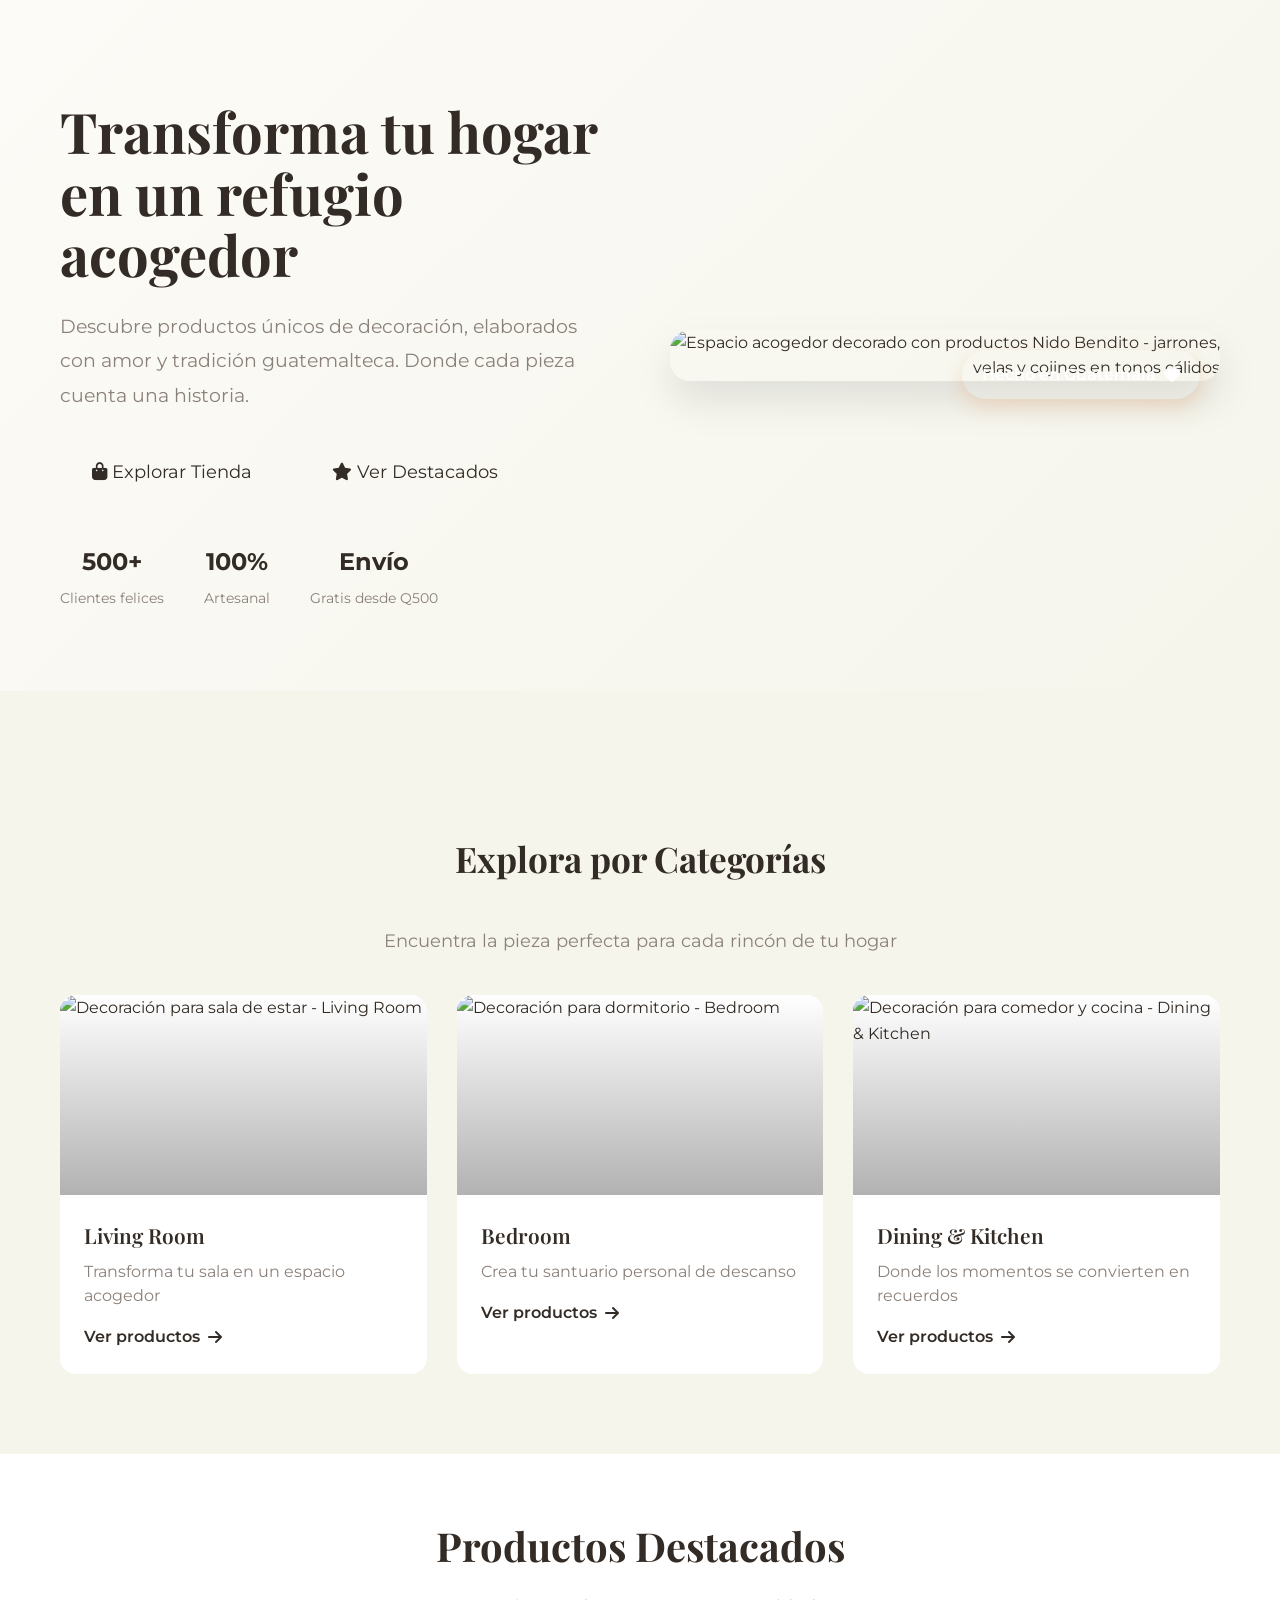
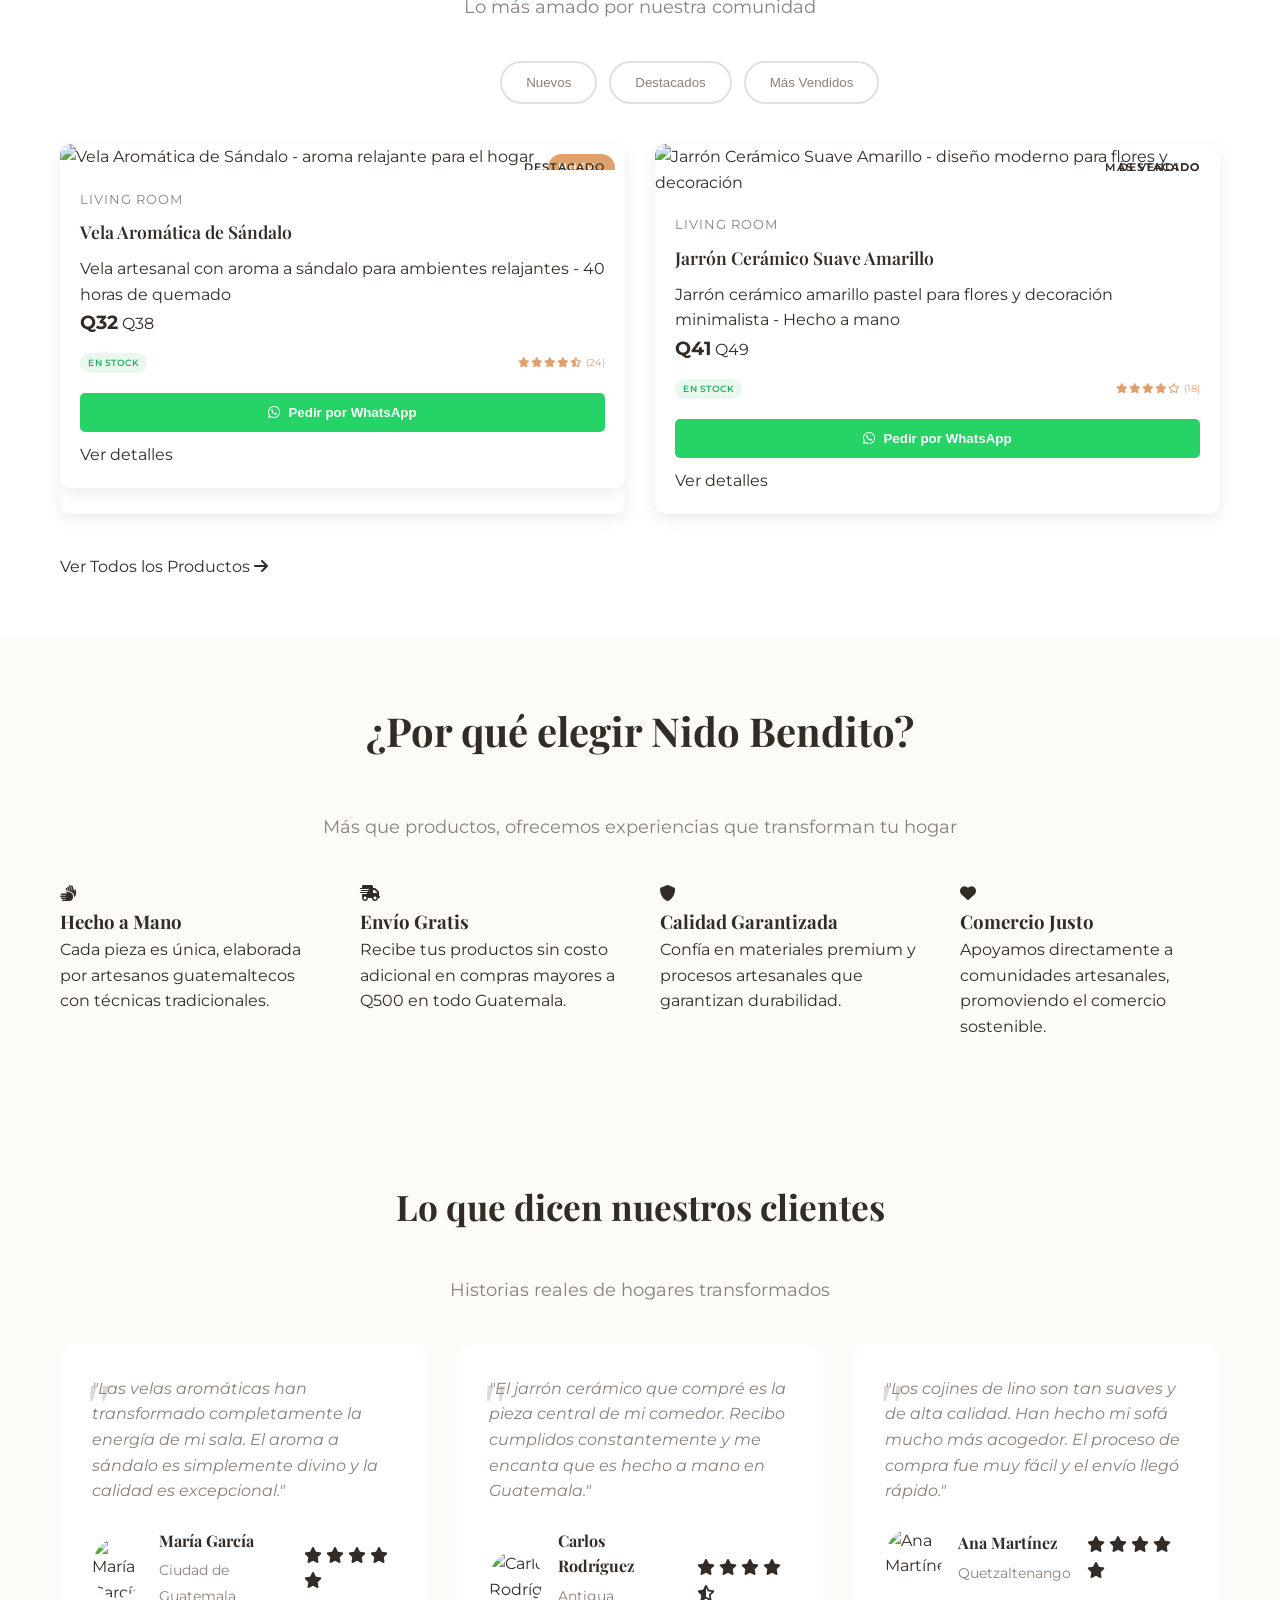
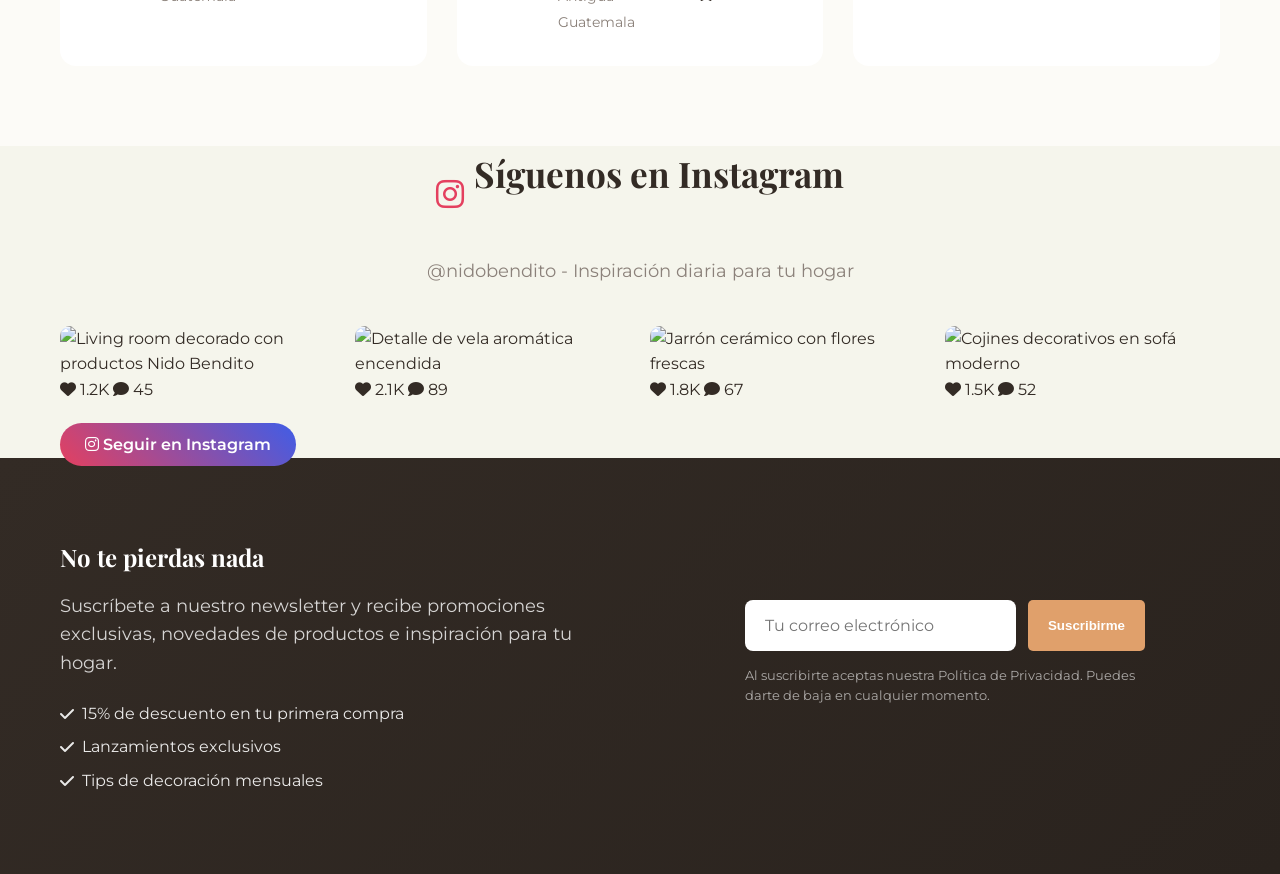
==== pages/index.html @ 95a2147b "Initial commit" ====
<!DOCTYPE html>
<html lang="es">
<head>
    <meta charset="UTF-8">
    <meta name="viewport" content="width=device-width, initial-scale=1.0">
    <title>Nido Bendito - Decoración y Hogar Guatemala</title>
    <meta name="description" content="Descubre productos únicos de decoración para tu hogar. Artesanías guatemaltecas, envío gratis y calidad garantizada. Transforma tu espacio en un refugio acogedor.">
    
    <!-- Preload crítico -->
    <link rel="preload" href="../assets/css/style.css" as="style">
    <link rel="preload" href="https://cdnjs.cloudflare.com/ajax/libs/font-awesome/6.0.0/css/all.min.css" as="style">
    
    <!-- Fuentes -->
    <link href="https://fonts.googleapis.com/css2?family=Montserrat:wght@300;400;500;600;700&family=Playfair+Display:wght@400;500;600;700&display=swap" rel="stylesheet">
    
    <!-- Iconos -->
    <link rel="stylesheet" href="https://cdnjs.cloudflare.com/ajax/libs/font-awesome/6.0.0/css/all.min.css">
    
    <!-- Estilos -->
    <link rel="stylesheet" href="../assets/css/style.css">
    
    <!-- Preload de imágenes importantes -->
    <link rel="preload" href="../assets/images/hero-home.jpg" as="image">
</head>
<body>
    <!-- Header -->
    <!--#include virtual="../templates/header.html" -->

    <!-- Navigation -->
    <!--#include virtual="../templates/navigation.html" -->

    <main class="main-content">
        <!-- Hero Section -->
        <section class="hero-section" aria-labelledby="hero-title">
            <div class="container">
                <div class="hero-content">
                    <div class="hero-text">
                        <h1 id="hero-title" class="hero-title">Transforma tu hogar en un refugio acogedor</h1>
                        <p class="hero-subtitle">Descubre productos únicos de decoración, elaborados con amor y tradición guatemalteca. Donde cada pieza cuenta una historia.</p>
                        <div class="hero-actions">
                            <a href="tienda.html" class="btn btn-primary btn-large">
                                <i class="fas fa-shopping-bag"></i>
                                Explorar Tienda
                            </a>
                            <a href="#featured-products" class="btn btn-outline btn-large">
                                <i class="fas fa-star"></i>
                                Ver Destacados
                            </a>
                        </div>
                        <div class="hero-stats">
                            <div class="stat">
                                <span class="stat-number">500+</span>
                                <span class="stat-label">Clientes felices</span>
                            </div>
                            <div class="stat">
                                <span class="stat-number">100%</span>
                                <span class="stat-label">Artesanal</span>
                            </div>
                            <div class="stat">
                                <span class="stat-number">Envío</span>
                                <span class="stat-label">Gratis desde Q500</span>
                            </div>
                        </div>
                    </div>
                    <div class="hero-image">
                        <img 
                            src="../assets/images/hero-home.jpg" 
                            alt="Espacio acogedor decorado con productos Nido Bendito - jarrones, velas y cojines en tonos cálidos"
                            loading="eager"
                            width="600"
                            height="600"
                        >
                        <!-- Badge flotante -->
                        <div class="hero-badge">
                            <span class="badge-text">Hecho en Guatemala</span>
                            <i class="fas fa-heart"></i>
                        </div>
                    </div>
                </div>
            </div>
        </section>

        <!-- Categorías Destacadas -->
        <section class="featured-categories" aria-labelledby="categories-title">
            <div class="container">
                <div class="section-header">
                    <h2 id="categories-title" class="section-title">Explora por Categorías</h2>
                    <p class="section-subtitle">Encuentra la pieza perfecta para cada rincón de tu hogar</p>
                </div>
                
                <div class="categories-grid">
                    <a href="tienda.html?categoria=living-room" class="category-card" data-category="living-room">
                        <div class="category-image">
                            <img src="../assets/images/categories/living-room.jpg" alt="Decoración para sala de estar - Living Room" loading="lazy">
                            <div class="category-overlay"></div>
                        </div>
                        <div class="category-info">
                            <h3 class="category-name">Living Room</h3>
                            <p class="category-description">Transforma tu sala en un espacio acogedor</p>
                            <span class="category-link">Ver productos <i class="fas fa-arrow-right"></i></span>
                        </div>
                    </a>
                    
                    <a href="tienda.html?categoria=bedroom" class="category-card" data-category="bedroom">
                        <div class="category-image">
                            <img src="../assets/images/categories/bedroom.jpg" alt="Decoración para dormitorio - Bedroom" loading="lazy">
                            <div class="category-overlay"></div>
                        </div>
                        <div class="category-info">
                            <h3 class="category-name">Bedroom</h3>
                            <p class="category-description">Crea tu santuario personal de descanso</p>
                            <span class="category-link">Ver productos <i class="fas fa-arrow-right"></i></span>
                        </div>
                    </a>
                    
                    <a href="tienda.html?categoria=dining-kitchen" class="category-card" data-category="dining-kitchen">
                        <div class="category-image">
                            <img src="../assets/images/categories/dining-kitchen.jpg" alt="Decoración para comedor y cocina - Dining & Kitchen" loading="lazy">
                            <div class="category-overlay"></div>
                        </div>
                        <div class="category-info">
                            <h3 class="category-name">Dining & Kitchen</h3>
                            <p class="category-description">Donde los momentos se convierten en recuerdos</p>
                            <span class="category-link">Ver productos <i class="fas fa-arrow-right"></i></span>
                        </div>
                    </a>
                </div>
            </div>
        </section>

        <!-- Productos Destacados -->
        <section id="featured-products" class="featured-products" aria-labelledby="featured-title">
            <div class="container">
                <div class="section-header">
                    <h2 id="featured-title" class="section-title">Productos Destacados</h2>
                    <p class="section-subtitle">Lo más amado por nuestra comunidad</p>
                </div>
                
                <!-- Filtros rápidos -->
                <div class="quick-filters">
                    <button class="filter-btn active" data-filter="all">Todos</button>
                    <button class="filter-btn" data-filter="new">Nuevos</button>
                    <button class="filter-btn" data-filter="featured">Destacados</button>
                    <button class="filter-btn" data-filter="best-seller">Más Vendidos</button>
                </div>
                
                <!-- Grid de productos -->
                <div class="products-grid" id="featuredProductsGrid">
                    <!-- Los productos se cargarán dinámicamente aquí -->
                    <div class="loading-products">
                        <div class="loading-spinner"></div>
                        <p>Cargando productos destacados...</p>
                    </div>
                </div>
                
                <div class="section-footer">
                    <a href="tienda.html" class="btn btn-outline">
                        Ver Todos los Productos
                        <i class="fas fa-arrow-right"></i>
                    </a>
                </div>
            </div>
        </section>

        <!-- Beneficios -->
        <section class="benefits-section" aria-labelledby="benefits-title">
            <div class="container">
                <div class="section-header">
                    <h2 id="benefits-title" class="section-title">¿Por qué elegir Nido Bendito?</h2>
                    <p class="section-subtitle">Más que productos, ofrecemos experiencias que transforman tu hogar</p>
                </div>
                
                <div class="benefits-grid">
                    <div class="benefit-card">
                        <div class="benefit-icon">
                            <i class="fas fa-hands"></i>
                        </div>
                        <h3>Hecho a Mano</h3>
                        <p>Cada pieza es única, elaborada por artesanos guatemaltecos con técnicas tradicionales.</p>
                    </div>
                    
                    <div class="benefit-card">
                        <div class="benefit-icon">
                            <i class="fas fa-shipping-fast"></i>
                        </div>
                        <h3>Envío Gratis</h3>
                        <p>Recibe tus productos sin costo adicional en compras mayores a Q500 en todo Guatemala.</p>
                    </div>
                    
                    <div class="benefit-card">
                        <div class="benefit-icon">
                            <i class="fas fa-shield-alt"></i>
                        </div>
                        <h3>Calidad Garantizada</h3>
                        <p>Confía en materiales premium y procesos artesanales que garantizan durabilidad.</p>
                    </div>
                    
                    <div class="benefit-card">
                        <div class="benefit-icon">
                            <i class="fas fa-heart"></i>
                        </div>
                        <h3>Comercio Justo</h3>
                        <p>Apoyamos directamente a comunidades artesanales, promoviendo el comercio sostenible.</p>
                    </div>
                </div>
            </div>
        </section>

        <!-- Testimonios -->
        <section class="testimonials-section" aria-labelledby="testimonials-title">
            <div class="container">
                <div class="section-header">
                    <h2 id="testimonials-title" class="section-title">Lo que dicen nuestros clientes</h2>
                    <p class="section-subtitle">Historias reales de hogares transformados</p>
                </div>
                
                <div class="testimonials-slider">
                    <div class="testimonial-card">
                        <div class="testimonial-content">
                            <div class="testimonial-text">
                                <p>"Las velas aromáticas han transformado completamente la energía de mi sala. El aroma a sándalo es simplemente divino y la calidad es excepcional."</p>
                            </div>
                            <div class="testimonial-author">
                                <div class="author-avatar">
                                    <img src="../assets/images/testimonials/maria-garcia.jpg" alt="María García" loading="lazy">
                                </div>
                                <div class="author-info">
                                    <h4>María García</h4>
                                    <span>Ciudad de Guatemala</span>
                                </div>
                                <div class="testimonial-rating">
                                    <i class="fas fa-star"></i>
                                    <i class="fas fa-star"></i>
                                    <i class="fas fa-star"></i>
                                    <i class="fas fa-star"></i>
                                    <i class="fas fa-star"></i>
                                </div>
                            </div>
                        </div>
                    </div>
                    
                    <div class="testimonial-card">
                        <div class="testimonial-content">
                            <div class="testimonial-text">
                                <p>"El jarrón cerámico que compré es la pieza central de mi comedor. Recibo cumplidos constantemente y me encanta que es hecho a mano en Guatemala."</p>
                            </div>
                            <div class="testimonial-author">
                                <div class="author-avatar">
                                    <img src="../assets/images/testimonials/carlos-rodriguez.jpg" alt="Carlos Rodríguez" loading="lazy">
                                </div>
                                <div class="author-info">
                                    <h4>Carlos Rodríguez</h4>
                                    <span>Antigua Guatemala</span>
                                </div>
                                <div class="testimonial-rating">
                                    <i class="fas fa-star"></i>
                                    <i class="fas fa-star"></i>
                                    <i class="fas fa-star"></i>
                                    <i class="fas fa-star"></i>
                                    <i class="fas fa-star-half-alt"></i>
                                </div>
                            </div>
                        </div>
                    </div>
                    
                    <div class="testimonial-card">
                        <div class="testimonial-content">
                            <div class="testimonial-text">
                                <p>"Los cojines de lino son tan suaves y de alta calidad. Han hecho mi sofá mucho más acogedor. El proceso de compra fue muy fácil y el envío llegó rápido."</p>
                            </div>
                            <div class="testimonial-author">
                                <div class="author-avatar">
                                    <img src="../assets/images/testimonials/ana-martinez.jpg" alt="Ana Martínez" loading="lazy">
                                </div>
                                <div class="author-info">
                                    <h4>Ana Martínez</h4>
                                    <span>Quetzaltenango</span>
                                </div>
                                <div class="testimonial-rating">
                                    <i class="fas fa-star"></i>
                                    <i class="fas fa-star"></i>
                                    <i class="fas fa-star"></i>
                                    <i class="fas fa-star"></i>
                                    <i class="fas fa-star"></i>
                                </div>
                            </div>
                        </div>
                    </div>
                </div>
            </div>
        </section>

        <!-- Instagram Feed -->
        <section class="instagram-section" aria-labelledby="instagram-title">
            <div class="container">
                <div class="section-header">
                    <div class="instagram-header">
                        <i class="fab fa-instagram"></i>
                        <h2 id="instagram-title" class="section-title">Síguenos en Instagram</h2>
                    </div>
                    <p class="section-subtitle">@nidobendito - Inspiración diaria para tu hogar</p>
                </div>
                
                <div class="instagram-grid">
                    <a href="https://instagram.com/p/ejemplo1" class="instagram-post" target="_blank" rel="noopener">
                        <img src="../assets/images/instagram/instagram-1.jpg" alt="Living room decorado con productos Nido Bendito" loading="lazy">
                        <div class="instagram-overlay">
                            <i class="fas fa-heart"></i>
                            <span>1.2K</span>
                            <i class="fas fa-comment"></i>
                            <span>45</span>
                        </div>
                    </a>
                    
                    <a href="https://instagram.com/p/ejemplo2" class="instagram-post" target="_blank" rel="noopener">
                        <img src="../assets/images/instagram/instagram-2.jpg" alt="Detalle de vela aromática encendida" loading="lazy">
                        <div class="instagram-overlay">
                            <i class="fas fa-heart"></i>
                            <span>2.1K</span>
                            <i class="fas fa-comment"></i>
                            <span>89</span>
                        </div>
                    </a>
                    
                    <a href="https://instagram.com/p/ejemplo3" class="instagram-post" target="_blank" rel="noopener">
                        <img src="../assets/images/instagram/instagram-3.jpg" alt="Jarrón cerámico con flores frescas" loading="lazy">
                        <div class="instagram-overlay">
                            <i class="fas fa-heart"></i>
                            <span>1.8K</span>
                            <i class="fas fa-comment"></i>
                            <span>67</span>
                        </div>
                    </a>
                    
                    <a href="https://instagram.com/p/ejemplo4" class="instagram-post" target="_blank" rel="noopener">
                        <img src="../assets/images/instagram/instagram-4.jpg" alt="Cojines decorativos en sofá moderno" loading="lazy">
                        <div class="instagram-overlay">
                            <i class="fas fa-heart"></i>
                            <span>1.5K</span>
                            <i class="fas fa-comment"></i>
                            <span>52</span>
                        </div>
                    </a>
                </div>
                
                <div class="section-footer">
                    <a href="https://instagram.com/nidobendito" class="btn btn-instagram" target="_blank" rel="noopener">
                        <i class="fab fa-instagram"></i>
                        Seguir en Instagram
                    </a>
                </div>
            </div>
        </section>

        <!-- Newsletter -->
        <section class="newsletter-section" aria-labelledby="newsletter-title">
            <div class="container">
                <div class="newsletter-content">
                    <div class="newsletter-text">
                        <h2 id="newsletter-title">No te pierdas nada</h2>
                        <p>Suscríbete a nuestro newsletter y recibe promociones exclusivas, novedades de productos e inspiración para tu hogar.</p>
                        <div class="newsletter-benefits">
                            <span><i class="fas fa-check"></i> 15% de descuento en tu primera compra</span>
                            <span><i class="fas fa-check"></i> Lanzamientos exclusivos</span>
                            <span><i class="fas fa-check"></i> Tips de decoración mensuales</span>
                        </div>
                    </div>
                    <div class="newsletter-form">
                        <form id="homeNewsletterForm">
                            <div class="input-group">
                                <input 
                                    type="email" 
                                    placeholder="Tu correo electrónico" 
                                    required
                                    aria-label="Suscribirse al newsletter"
                                >
                                <button type="submit" class="btn btn-primary">
                                    Suscribirme
                                </button>
                            </div>
                            <p class="newsletter-note">Al suscribirte aceptas nuestra <a href="privacidad.html">Política de Privacidad</a>. Puedes darte de baja en cualquier momento.</p>
                        </form>
                    </div>
                </div>
            </div>
        </section>
    </main>

    <!-- Footer -->
    <!--#include virtual="../templates/footer.html" -->

    <!-- Scripts -->
    <script src="../assets/js/products-loader.js"></script>
    <script src="../assets/js/script.js"></script>
    
    <!-- Script específico para index.html -->
    <script>
        class HomePageManager {
            constructor() {
                this.selectors = {
                    featuredGrid: '#featuredProductsGrid',
                    quickFilters: '.quick-filters',
                    filterBtns: '.filter-btn'
                };
                
                this.state = {
                    currentFilter: 'all',
                    featuredProducts: []
                };
                
                this.init();
            }
            
            init() {
                this.setupEventListeners();
                this.loadFeaturedProducts();
                this.setupAnimations();
            }
            
            setupEventListeners() {
                // Filtros rápidos
                document.querySelectorAll(this.selectors.filterBtns).forEach(btn => {
                    btn.addEventListener('click', (e) => this.handleFilterClick(e));
                });
                
                // Intersection Observer para animaciones
                this.setupScrollAnimations();
            }
            
            async loadFeaturedProducts() {
                try {
                    // Usar ProductsLoader si está disponible
                    if (window.productsLoader) {
                        await window.productsLoader.init();
                        this.state.featuredProducts = window.productsLoader.getFeaturedProducts(8);
                        this.renderFeaturedProducts();
                    } else {
                        // Fallback: cargar directamente desde JSON
                        const response = await fetch('../data/products.json');
                        const data = await response.json();
                        this.state.featuredProducts = data.products
                            .filter(product => product.featured || product.best_seller || product.new)
                            .slice(0, 8);
                        this.renderFeaturedProducts();
                    }
                } catch (error) {
                    console.error('Error loading featured products:', error);
                    this.showErrorState();
                }
            }
            
            renderFeaturedProducts() {
                const grid = document.querySelector(this.selectors.featuredGrid);
                if (!grid || this.state.featuredProducts.length === 0) return;
                
                grid.innerHTML = '';
                
                this.state.featuredProducts.forEach(product => {
                    const productCard = this.createProductCard(product);
                    grid.appendChild(productCard);
                });
            }
            
            createProductCard(product) {
                // Usar el template system si está disponible
                if (window.productCardTemplate) {
                    return window.productCardTemplate.render(product, 'grid');
                }
                
                // Fallback: crear card manualmente
                const card = document.createElement('div');
                card.className = 'product-item';
                card.innerHTML = this.getProductCardHTML(product);
                return card;
            }
            
            getProductCardHTML(product) {
                const primaryImage = product.images?.find(img => img.is_primary) || product.images?.[0];
                const imageUrl = primaryImage?.url || '../assets/images/placeholder-product.jpg';
                const imageAlt = primaryImage?.alt || product.name;
                
                return `
                    <div class="product-card">
                        <a href="producto/detalle.html?product=${product.slug}" class="product-link">
                            <div class="product-image">
                                <img src="${imageUrl}" alt="${imageAlt}" loading="lazy">
                                <div class="product-badges">
                                    ${product.new ? '<span class="product-badge new">Nuevo</span>' : ''}
                                    ${product.featured ? '<span class="product-badge featured">Destacado</span>' : ''}
                                    ${product.best_seller ? '<span class="product-badge best-seller">Más Vendido</span>' : ''}
                                </div>
                            </div>
                        </a>
                        
                        <div class="product-info">
                            <span class="product-category">${this.getCategoryName(product.category)}</span>
                            <h3 class="product-name">${product.name}</h3>
                            <p class="product-short-description">${product.short_description}</p>
                            
                            <div class="product-pricing">
                                <span class="product-price">Q${product.price}</span>
                                ${product.compare_price ? 
                                    `<span class="product-compare-price">Q${product.compare_price}</span>` : 
                                    ''
                                }
                            </div>
                            
                            <div class="product-meta">
                                <span class="stock-status in-stock">En stock</span>
                                ${product.rating ? `
                                    <div class="product-rating">
                                        ${this.generateStarRating(product.rating)}
                                        <span class="rating-count">(${product.review_count})</span>
                                    </div>
                                ` : ''}
                            </div>
                        </div>
                        
                        <div class="product-actions">
                            <button class="btn-order-whatsapp" data-product="${product.name}" data-price="Q${product.price}">
                                <i class="fab fa-whatsapp"></i>
                                Pedir por WhatsApp
                            </button>
                            <a href="producto/detalle.html?product=${product.slug}" class="btn-view-details">
                                Ver detalles
                            </a>
                        </div>
                    </div>
                `;
            }
            
            handleFilterClick(e) {
                const btn = e.currentTarget;
                const filter = btn.dataset.filter;
                
                // Actualizar botones activos
                document.querySelectorAll(this.selectors.filterBtns).forEach(b => {
                    b.classList.remove('active');
                });
                btn.classList.add('active');
                
                // Aplicar filtro
                this.state.currentFilter = filter;
                this.applyFilter();
            }
            
            applyFilter() {
                let filteredProducts = [...this.state.featuredProducts];
                
                switch (this.state.currentFilter) {
                    case 'new':
                        filteredProducts = filteredProducts.filter(p => p.new);
                        break;
                    case 'featured':
                        filteredProducts = filteredProducts.filter(p => p.featured);
                        break;
                    case 'best-seller':
                        filteredProducts = filteredProducts.filter(p => p.best_seller);
                        break;
                }
                
                this.renderFilteredProducts(filteredProducts);
            }
            
            renderFilteredProducts(products) {
                const grid = document.querySelector(this.selectors.featuredGrid);
                if (!grid) return;
                
                grid.innerHTML = '';
                
                if (products.length === 0) {
                    grid.innerHTML = `
                        <div class="no-products">
                            <i class="fas fa-search"></i>
                            <h3>No hay productos con este filtro</h3>
                            <p>Intenta con otra categoría o vuelve a "Todos"</p>
                        </div>
                    `;
                    return;
                }
                
                products.forEach(product => {
                    const productCard = this.createProductCard(product);
                    grid.appendChild(productCard);
                });
            }
            
            getCategoryName(categoryId) {
                const categoryMap = {
                    'living-room': 'Living Room',
                    'dining-kitchen': 'Dining & Kitchen',
                    'wall-decor': 'Wall Decor',
                    'bedroom': 'Bedroom',
                    'pillows-decor': 'Pillows & Decor',
                    'lighting': 'Lighting'
                };
                return categoryMap[categoryId] || 'Sin categoría';
            }
            
            generateStarRating(rating) {
                const fullStars = Math.floor(rating);
                const hasHalfStar = rating % 1 >= 0.5;
                const emptyStars = 5 - fullStars - (hasHalfStar ? 1 : 0);
                
                let stars = '';
                
                for (let i = 0; i < fullStars; i++) {
                    stars += '<i class="fas fa-star"></i>';
                }
                
                if (hasHalfStar) {
                    stars += '<i class="fas fa-star-half-alt"></i>';
                }
                
                for (let i = 0; i < emptyStars; i++) {
                    stars += '<i class="far fa-star"></i>';
                }
                
                return stars;
            }
            
            setupAnimations() {
                // Animaciones con Intersection Observer
                const observerOptions = {
                    threshold: 0.1,
                    rootMargin: '0px 0px -50px 0px'
                };
                
                const observer = new IntersectionObserver((entries) => {
                    entries.forEach(entry => {
                        if (entry.isIntersecting) {
                            entry.target.classList.add('animate-in');
                        }
                    });
                }, observerOptions);
                
                // Observar elementos para animar
                document.querySelectorAll('.category-card, .benefit-card, .testimonial-card').forEach(el => {
                    observer.observe(el);
                });
            }
            
            setupScrollAnimations() {
                // Smooth scroll para enlaces internos
                document.querySelectorAll('a[href^="#"]').forEach(link => {
                    link.addEventListener('click', (e) => {
                        const href = link.getAttribute('href');
                        if (href !== '#') {
                            e.preventDefault();
                            const target = document.querySelector(href);
                            if (target) {
                                target.scrollIntoView({ behavior: 'smooth' });
                            }
                        }
                    });
                });
            }
            
            showErrorState() {
                const grid = document.querySelector(this.selectors.featuredGrid);
                if (grid) {
                    grid.innerHTML = `
                        <div class="error-state">
                            <i class="fas fa-exclamation-triangle"></i>
                            <h3>Error al cargar productos</h3>
                            <p>Por favor intenta recargar la página</p>
                            <button class="btn btn-outline" onclick="window.location.reload()">
                                Reintentar
                            </button>
                        </div>
                    `;
                }
            }
        }
        
        // Inicializar cuando el DOM esté listo
        document.addEventListener('DOMContentLoaded', () => {
            window.homePageManager = new HomePageManager();
        });
    </script>

    <!-- Estilos específicos para index.html -->
    <style>
        /* Hero Section Styles */
        .hero-section {
            background: linear-gradient(135deg, var(--light-beige) 0%, var(--primary-beige) 100%);
            padding: 100px 0 80px;
            position: relative;
            overflow: hidden;
        }

        .hero-content {
            display: grid;
            grid-template-columns: 1fr 1fr;
            gap: 60px;
            align-items: center;
        }

        .hero-title {
            font-family: 'Playfair Display', serif;
            font-size: 3.5em;
            font-weight: 700;
            color: var(--dark-brown);
            line-height: 1.1;
            margin-bottom: 24px;
        }

        .hero-subtitle {
            font-size: 1.3em;
            color: var(--medium-brown);
            line-height: 1.6;
            margin-bottom: 40px;
        }

        .hero-actions {
            display: flex;
            gap: 16px;
            margin-bottom: 40px;
            flex-wrap: wrap;
        }

        .btn-large {
            padding: 16px 32px;
            font-size: 1.1em;
        }

        .hero-stats {
            display: flex;
            gap: 40px;
        }

        .stat {
            text-align: center;
        }

        .stat-number {
            display: block;
            font-size: 1.5em;
            font-weight: 700;
            color: var(--primary-color);
            margin-bottom: 4px;
        }

        .stat-label {
            font-size: 0.9em;
            color: var(--medium-brown);
        }

        .hero-image {
            position: relative;
        }

        .hero-image img {
            width: 100%;
            height: auto;
            border-radius: 20px;
            box-shadow: 0 20px 40px rgba(0,0,0,0.1);
        }

        .hero-badge {
            position: absolute;
            top: 20px;
            right: 20px;
            background: var(--primary-color);
            color: var(--white);
            padding: 12px 20px;
            border-radius: 25px;
            display: flex;
            align-items: center;
            gap: 8px;
            font-weight: 600;
            box-shadow: 0 8px 20px rgba(224, 160, 107, 0.3);
        }

        /* Featured Categories */
        .featured-categories {
            padding: 80px 0;
        }

        .categories-grid {
            display: grid;
            grid-template-columns: repeat(auto-fit, minmax(300px, 1fr));
            gap: 30px;
        }

        .category-card {
            background: var(--white);
            border-radius: 16px;
            overflow: hidden;
            text-decoration: none;
            color: inherit;
            transition: all 0.3s ease;
            box-shadow: var(--shadow-sm);
        }

        .category-card:hover {
            transform: translateY(-8px);
            box-shadow: var(--shadow-lg);
        }

        .category-image {
            position: relative;
            height: 200px;
            overflow: hidden;
        }

        .category-image img {
            width: 100%;
            height: 100%;
            object-fit: cover;
            transition: transform 0.3s ease;
        }

        .category-card:hover .category-image img {
            transform: scale(1.1);
        }

        .category-overlay {
            position: absolute;
            top: 0;
            left: 0;
            right: 0;
            bottom: 0;
            background: linear-gradient(to bottom, transparent, rgba(0,0,0,0.3));
        }

        .category-info {
            padding: 24px;
        }

        .category-name {
            font-size: 1.3em;
            font-weight: 600;
            color: var(--dark-brown);
            margin-bottom: 8px;
        }

        .category-description {
            color: var(--medium-brown);
            margin-bottom: 16px;
            line-height: 1.5;
        }

        .category-link {
            color: var(--primary-color);
            font-weight: 600;
            display: flex;
            align-items: center;
            gap: 8px;
        }

        /* Quick Filters */
        .quick-filters {
            display: flex;
            justify-content: center;
            gap: 12px;
            margin-bottom: 40px;
            flex-wrap: wrap;
        }

        .filter-btn {
            background: var(--white);
            border: 2px solid var(--light-gray);
            padding: 12px 24px;
            border-radius: 25px;
            cursor: pointer;
            transition: all 0.3s ease;
            font-weight: 500;
            color: var(--medium-brown);
        }

        .filter-btn.active,
        .filter-btn:hover {
            background: var(--primary-color);
            border-color: var(--primary-color);
            color: var(--white);
        }

        /* Testimonials */
        .testimonials-section {
            background: var(--light-beige);
            padding: 80px 0;
        }

        .testimonials-slider {
            display: grid;
            grid-template-columns: repeat(auto-fit, minmax(350px, 1fr));
            gap: 30px;
        }

        .testimonial-card {
            background: var(--white);
            border-radius: 16px;
            padding: 32px;
            box-shadow: var(--shadow-sm);
        }

        .testimonial-text {
            font-style: italic;
            color: var(--medium-brown);
            line-height: 1.6;
            margin-bottom: 24px;
            position: relative;
        }

        .testimonial-text::before {
            content: '"';
            font-size: 4em;
            color: var(--primary-color);
            position: absolute;
            top: -20px;
            left: -10px;
            opacity: 0.3;
            font-family: serif;
        }

        .testimonial-author {
            display: flex;
            align-items: center;
            gap: 16px;
        }

        .author-avatar {
            width: 60px;
            height: 60px;
            border-radius: 50%;
            overflow: hidden;
        }

        .author-avatar img {
            width: 100%;
            height: 100%;
            object-fit: cover;
        }

        .author-info h4 {
            margin: 0 0 4px 0;
            color: var(--dark-brown);
        }

        .author-info span {
            color: var(--medium-brown);
            font-size: 0.9em;
        }

        .testimonial-rating {
            margin-left: auto;
            color: var(--primary-color);
        }

        /* Newsletter Section */
        .newsletter-section {
            background: linear-gradient(135deg, var(--dark-brown) 0%, #2a231e 100%);
            color: var(--white);
            padding: 80px 0;
        }

        .newsletter-content {
            display: grid;
            grid-template-columns: 1fr 1fr;
            gap: 60px;
            align-items: center;
        }

        .newsletter-text h2 {
            color: var(--white);
            margin-bottom: 16px;
        }

        .newsletter-text p {
            color: rgba(255,255,255,0.8);
            margin-bottom: 24px;
            font-size: 1.1em;
        }

        .newsletter-benefits {
            display: flex;
            flex-direction: column;
            gap: 8px;
        }

        .newsletter-benefits span {
            color: rgba(255,255,255,0.9);
            display: flex;
            align-items: center;
            gap: 8px;
        }

        .newsletter-benefits i {
            color: var(--primary-color);
        }

        .newsletter-form .input-group {
            display: flex;
            gap: 12px;
            margin-bottom: 12px;
        }

        .newsletter-form input {
            flex: 1;
            padding: 16px 20px;
            border: none;
            border-radius: 8px;
            font-family: 'Montserrat', sans-serif;
            font-size: 1em;
        }

        .newsletter-note {
            font-size: 0.8em;
            color: rgba(255,255,255,0.6);
        }

        .newsletter-note a {
            color: var(--primary-color);
        }

        /* Animations */
        .category-card,
        .benefit-card,
        .testimonial-card {
            opacity: 0;
            transform: translateY(30px);
            transition: all 0.6s ease;
        }

        .category-card.animate-in,
        .benefit-card.animate-in,
        .testimonial-card.animate-in {
            opacity: 1;
            transform: translateY(0);
        }

        /* Loading States */
        .loading-products {
            text-align: center;
            padding: 60px 20px;
            grid-column: 1 / -1;
        }

        .loading-spinner {
            width: 40px;
            height: 40px;
            border: 3px solid var(--light-gray);
            border-top: 3px solid var(--primary-color);
            border-radius: 50%;
            animation: spin 1s linear infinite;
            margin: 0 auto 16px;
        }

        .no-products,
        .error-state {
            text-align: center;
            padding: 60px 20px;
            grid-column: 1 / -1;
            color: var(--medium-brown);
        }

        .no-products i,
        .error-state i {
            font-size: 3em;
            margin-bottom: 16px;
            color: var(--light-gray);
        }

        /* Responsive */
        @media (max-width: 1024px) {
            .hero-content {
                gap: 40px;
            }
            
            .hero-title {
                font-size: 2.8em;
            }
            
            .newsletter-content {
                gap: 40px;
            }
        }

        @media (max-width: 768px) {
            .hero-content {
                grid-template-columns: 1fr;
                text-align: center;
                gap: 40px;
            }
            
            .hero-title {
                font-size: 2.2em;
            }
            
            .hero-actions {
                justify-content: center;
            }
            
            .hero-stats {
                justify-content: center;
            }
            
            .categories-grid {
                grid-template-columns: 1fr;
            }
            
            .newsletter-content {
                grid-template-columns: 1fr;
                text-align: center;
                gap: 30px;
            }
            
            .newsletter-form .input-group {
                flex-direction: column;
            }
        }

        @media (max-width: 480px) {
            .hero-section {
                padding: 60px 0 40px;
            }
            
            .hero-title {
                font-size: 1.8em;
            }
            
            .hero-subtitle {
                font-size: 1.1em;
            }
            
            .hero-actions {
                flex-direction: column;
                align-items: center;
            }
            
            .btn-large {
                width: 100%;
                max-width: 280px;
            }
            
            .hero-stats {
                flex-direction: column;
                gap: 20px;
            }
        }
    </style>
</body>
</html>
---- assets/css/style.css ----
/* Paleta de Colores (aproximada, basada en la imagen) */
:root {
    --primary-beige: #F5F5EC; /* Fondo general */
    --light-beige: #FCFBF7; /* Fondo de secciones más claras */
    --dark-brown: #332B25; /* Texto principal, encabezados */
    --medium-brown: #8B817A; /* Texto secundario, enlaces */
    --accent-orange: #E0A06B; /* Botones, acentos */
    --light-gray: #E0E0E0; /* Bordes, separadores */
    --white: #FFFFFF;
    --success-green: #27AE60; /* Stock disponible */
    --warning-orange: #F2994A; /* Stock bajo */
    --error-red: #EB5757; /* Agotado */
    --whatsapp-green: #25D366;
    --instagram-purple: #E4405F;
    --facebook-blue: #1877F2;
    --pinterest-red: #BD081C;
}

/* Reset básico y Fuentes */
* {
    margin: 0;
    padding: 0;
    box-sizing: border-box;
}

body {
    font-family: 'Montserrat', sans-serif;
    color: var(--dark-brown);
    background-color: var(--primary-beige);
    line-height: 1.6;
}

h1, h2, h3, h4, h5, h6 {
    font-family: 'Playfair Display', serif;
    font-weight: 700;
}

a {
    text-decoration: none;
    color: var(--dark-brown);
    transition: color 0.3s ease;
}

a:hover {
    color: var(--accent-orange);
}

ul {
    list-style: none;
}

.container {
    max-width: 1200px;
    margin: 0 auto;
    padding: 0 20px;
}

.text-center {
    text-align: center;
}

/* Header */
.main-header {
    background-color: var(--white);
    border-bottom: 1px solid var(--light-gray);
    padding: 15px 0;
    position: sticky;
    top: 0;
    z-index: 1000;
}

.header-content {
    display: flex;
    justify-content: space-between;
    align-items: center;
    padding-bottom: 10px;
}

.top-nav ul {
    display: flex;
    gap: 20px;
}

.top-nav a {
    font-size: 0.9em;
    color: var(--medium-brown);
    font-weight: 500;
}

.top-nav a:hover,
.top-nav a.active {
    color: var(--accent-orange);
}

.logo h1 {
    font-size: 1.8em;
    font-weight: 400;
}

.logo a {
    color: var(--dark-brown);
}

.logo a:hover {
    color: var(--dark-brown);
}

.header-icons {
    display: flex;
    align-items: center;
    gap: 20px;
}

.header-icons a {
    font-size: 1.2em;
    color: var(--medium-brown);
    position: relative;
}

.cart-count {
    background-color: var(--accent-orange);
    color: var(--white);
    border-radius: 50%;
    width: 18px;
    height: 18px;
    font-size: 0.7em;
    display: flex;
    align-items: center;
    justify-content: center;
    position: absolute;
    top: -8px;
    right: -8px;
}

/* Main Navigation */
.main-nav {
    background-color: var(--white);
    border-top: 1px solid var(--light-gray);
    padding: 10px 0;
}

.main-nav-container {
    display: flex;
    align-items: center;
    gap: 30px;
    overflow: hidden;
}

.main-nav ul {
    display: flex;
    gap: 20px;
    flex-shrink: 0;
}

.main-nav a {
    font-size: 1em;
    font-weight: 500;
    padding: 5px 0;
    position: relative;
    color: var(--dark-brown);
    white-space: nowrap;
}

.main-nav a.active::after,
.main-nav a:hover::after {
    content: '';
    position: absolute;
    left: 0;
    bottom: 0;
    width: 100%;
    height: 2px;
    background-color: var(--accent-orange);
}

/* Category Filters */
.category-filters {
    display: flex;
    overflow-x: auto;
    white-space: nowrap;
    padding: 15px 0;
    gap: 10px;
    padding-bottom: 15px;
    flex-grow: 1;
    flex-shrink: 1;
    -webkit-overflow-scrolling: touch;
    cursor: grab;
}

.category-filters::-webkit-scrollbar {
    display: none;
}

.category-filters {
    scrollbar-width: none;
}

.category-filters ul {
    display: flex;
    white-space: nowrap;
    gap: 15px;
}

.category-filters a {
    background-color: var(--white);
    border: 1px solid var(--light-gray);
    padding: 10px 20px;
    border-radius: 25px;
    font-size: 0.9em;
    color: var(--medium-brown);
    transition: all 0.3s ease;
    flex-shrink: 0;
}

.category-filters a:hover,
.category-filters a.active {
    background-color: var(--dark-brown);
    color: var(--white);
    border-color: var(--dark-brown);
}

/* Hero Section */
.hero-section {
    background-color: var(--light-beige);
    padding: 80px 0;
    margin-bottom: 60px;
}

.hero-content {
    display: flex;
    align-items: center;
    gap: 60px;
}

.hero-text {
    flex: 1;
    text-align: left;
}

.hero-text h2 {
    font-size: 3em;
    margin-bottom: 20px;
    line-height: 1.1;
}

.hero-text p {
    font-size: 1.2em;
    color: var(--medium-brown);
    margin-bottom: 30px;
    line-height: 1.8;
}

.hero-image {
    flex: 1;
    text-align: right;
}

.hero-image img {
    max-width: 100%;
    height: auto;
    border-radius: 10px;
    box-shadow: 0 10px 30px rgba(0,0,0,0.1);
}

/* Buttons */
.btn-shop-now {
    background-color: var(--accent-orange);
    color: var(--white);
    padding: 15px 30px;
    border: none;
    border-radius: 5px;
    font-size: 1em;
    font-weight: 600;
    cursor: pointer;
    transition: all 0.3s ease;
    display: inline-block;
    text-decoration: none;
}

.btn-shop-now:hover {
    background-color: #c98a5a;
    transform: translateY(-2px);
    box-shadow: 0 5px 15px rgba(224, 160, 107, 0.3);
}

/* Featured Products */
.featured-products {
    padding: 60px 0;
    background-color: var(--white);
}

.featured-products h2 {
    text-align: center;
    font-size: 2.5em;
    margin-bottom: 15px;
}

.section-subtitle {
    text-align: center;
    color: var(--medium-brown);
    margin-bottom: 40px;
    font-size: 1.1em;
}

.products-grid {
    display: grid;
    grid-template-columns: repeat(auto-fit, minmax(280px, 1fr));
    gap: 30px;
    margin-bottom: 40px;
}

.product-card {
    background: var(--white);
    border-radius: 10px;
    overflow: hidden;
    box-shadow: 0 5px 15px rgba(0,0,0,0.08);
    transition: transform 0.3s ease, box-shadow 0.3s ease;
}

.product-card:hover {
    transform: translateY(-5px);
    box-shadow: 0 15px 30px rgba(0,0,0,0.15);
}

.product-image {
    position: relative;
    overflow: hidden;
}

.product-image img {
    width: 100%;
    height: 250px;
    object-fit: cover;
    transition: transform 0.3s ease;
}

.product-card:hover .product-image img {
    transform: scale(1.05);
}

.product-info {
    padding: 20px;
}

.product-category {
    font-size: 0.8em;
    color: var(--medium-brown);
    text-transform: uppercase;
    letter-spacing: 1px;
    margin-bottom: 8px;
    display: block;
}

.product-name {
    font-size: 1.1em;
    margin-bottom: 10px;
    font-weight: 600;
}

.product-price {
    font-size: 1.2em;
    font-weight: 700;
    color: var(--dark-brown);
    margin-bottom: 15px;
}

/* Benefits Section */
.benefits-section {
    padding: 60px 0;
    background-color: var(--light-beige);
}

.benefits-section h2 {
    text-align: center;
    font-size: 2.5em;
    margin-bottom: 50px;
}

.benefits-grid {
    display: grid;
    grid-template-columns: repeat(auto-fit, minmax(250px, 1fr));
    gap: 40px;
}

.benefit-item {
    text-align: center;
    padding: 30px 20px;
}

.benefit-item i {
    font-size: 3em;
    color: var(--accent-orange);
    margin-bottom: 20px;
}

.benefit-item h3 {
    font-size: 1.3em;
    margin-bottom: 15px;
}

.benefit-item p {
    color: var(--medium-brown);
    line-height: 1.6;
}

/* Coming Soon Section */
.coming-soon-section {
    padding: 80px 0;
    background: linear-gradient(135deg, var(--light-beige) 0%, var(--primary-beige) 100%);
    text-align: center;
}

.coming-soon-section h2 {
    font-size: 2.8em;
    margin-bottom: 20px;
}

.coming-soon-section p {
    font-size: 1.2em;
    color: var(--medium-brown);
    margin-bottom: 15px;
    max-width: 700px;
    margin-left: auto;
    margin-right: auto;
}

.countdown {
    margin-top: 40px;
}

.countdown h3 {
    margin-bottom: 20px;
    font-size: 1.3em;
}

.countdown-timer {
    display: flex;
    justify-content: center;
    gap: 30px;
}

.countdown-item {
    text-align: center;
}

.countdown-number {
    display: block;
    font-size: 2.5em;
    font-weight: 700;
    color: var(--dark-brown);
    font-family: 'Montserrat', sans-serif;
}

.countdown-label {
    font-size: 0.9em;
    color: var(--medium-brown);
    text-transform: uppercase;
    letter-spacing: 1px;
}

/* Instagram Preview */
.instagram-preview {
    padding: 60px 0;
    background-color: var(--white);
}

.instagram-header {
    display: flex;
    justify-content: center;
    align-items: center;
    gap: 10px;
    margin-bottom: 15px;
}

.instagram-header i {
    font-size: 2em;
    color: var(--instagram-purple);
}

.instagram-header h3 {
    font-size: 1.8em;
}

.instagram-preview p {
    text-align: center;
    color: var(--medium-brown);
    margin-bottom: 40px;
}

.instagram-grid {
    display: grid;
    grid-template-columns: repeat(auto-fit, minmax(200px, 1fr));
    gap: 20px;
    margin-bottom: 30px;
}

.instagram-post {
    display: block;
    border-radius: 10px;
    overflow: hidden;
    transition: transform 0.3s ease;
}

.instagram-post:hover {
    transform: scale(1.05);
}

.instagram-post img {
    width: 100%;
    height: 200px;
    object-fit: cover;
}

.btn-instagram {
    background: linear-gradient(45deg, #E4405F, #405DE6);
    color: var(--white);
    padding: 12px 25px;
    border-radius: 25px;
    text-decoration: none;
    font-weight: 600;
    transition: all 0.3s ease;
}

.btn-instagram:hover {
    transform: translateY(-2px);
    box-shadow: 0 5px 15px rgba(228, 64, 95, 0.3);
    color: var(--white);
}

/* Page Content (for internal pages) */
.page-content {
    padding: 60px 0;
    min-height: 400px;
    background-color: var(--white);
    margin-bottom: 40px;
    border-radius: 10px;
    box-shadow: 0 5px 15px rgba(0,0,0,0.08);
}

.page-content h1 {
    font-size: 2.8em;
    margin-bottom: 20px;
    text-align: center;
}

.page-content h2 {
    font-size: 2em;
    margin: 30px 0 15px 0;
    color: var(--dark-brown);
}

.page-content p, .page-content ul {
    max-width: 800px;
    margin: 0 auto 20px auto;
    line-height: 1.8;
    color: var(--medium-brown);
}

.page-content ul {
    list-style: disc;
    padding-left: 40px;
}

/* About Page Specific Styles */
.about-content {
    display: grid;
    grid-template-columns: 2fr 1fr;
    gap: 60px;
    align-items: start;
    margin-bottom: 60px;
}

.about-text h2 {
    color: var(--dark-brown);
    margin: 30px 0 15px 0;
}

.about-image img {
    width: 100%;
    border-radius: 10px;
    box-shadow: 0 10px 30px rgba(0,0,0,0.1);
}

.values-section {
    margin-top: 60px;
}

.values-grid {
    display: grid;
    grid-template-columns: repeat(auto-fit, minmax(250px, 1fr));
    gap: 30px;
    margin-top: 40px;
}

.value-item {
    text-align: center;
    padding: 30px 20px;
    background: var(--light-beige);
    border-radius: 10px;
    transition: transform 0.3s ease;
}

.value-item:hover {
    transform: translateY(-5px);
}

.value-item i {
    font-size: 2.5em;
    color: var(--accent-orange);
    margin-bottom: 20px;
}

.value-item h3 {
    margin-bottom: 15px;
    font-size: 1.2em;
}

.value-item p {
    color: var(--medium-brown);
    line-height: 1.6;
}

.closing-message {
    font-style: italic;
    font-size: 1.1em;
    text-align: center;
    margin-top: 40px;
    padding: 20px;
    background: var(--light-beige);
    border-radius: 10px;
    border-left: 4px solid var(--accent-orange);
}

/* Blog Styles */
.blog-header {
    text-align: center;
    margin-bottom: 50px;
}

.blog-subtitle {
    font-size: 1.2em;
    color: var(--medium-brown);
    margin-bottom: 30px;
}

.blog-categories {
    display: flex;
    justify-content: center;
    gap: 15px;
    flex-wrap: wrap;
    margin-top: 30px;
}

.blog-category {
    padding: 10px 20px;
    background: var(--light-beige);
    border-radius: 25px;
    color: var(--medium-brown);
    font-weight: 500;
    transition: all 0.3s ease;
}

.blog-category:hover,
.blog-category.active {
    background: var(--accent-orange);
    color: var(--white);
}

.featured-article {
    margin-bottom: 60px;
    background: var(--light-beige);
    border-radius: 15px;
    overflow: hidden;
}

.featured-content {
    display: grid;
    grid-template-columns: 1fr 1fr;
    gap: 0;
}

.featured-image {
    position: relative;
}

.featured-image img {
    width: 100%;
    height: 400px;
    object-fit: cover;
}

.article-badge {
    position: absolute;
    top: 20px;
    left: 20px;
    background: var(--accent-orange);
    color: var(--white);
    padding: 8px 15px;
    border-radius: 20px;
    font-size: 0.8em;
    font-weight: 600;
}

.featured-text {
    padding: 40px;
    display: flex;
    flex-direction: column;
    justify-content: center;
}

.article-category {
    font-size: 0.8em;
    color: var(--accent-orange);
    text-transform: uppercase;
    letter-spacing: 1px;
    margin-bottom: 10px;
    font-weight: 600;
}

.article-excerpt {
    font-size: 1.1em;
    line-height: 1.7;
    margin: 15px 0;
    color: var(--medium-brown);
}

.article-meta {
    display: flex;
    gap: 20px;
    margin: 20px 0;
    font-size: 0.9em;
    color: var(--medium-brown);
}

.article-meta i {
    margin-right: 5px;
}

.btn-read-article {
    background: var(--dark-brown);
    color: var(--white);
    padding: 12px 25px;
    border-radius: 5px;
    text-decoration: none;
    font-weight: 600;
    align-self: flex-start;
    transition: all 0.3s ease;
}

.btn-read-article:hover {
    background: var(--accent-orange);
    color: var(--white);
    transform: translateY(-2px);
}

.blog-grid {
    margin-bottom: 60px;
}

.section-title {
    font-size: 2.2em;
    text-align: center;
    margin-bottom: 40px;
}

.articles-container {
    display: grid;
    grid-template-columns: repeat(auto-fit, minmax(350px, 1fr));
    gap: 30px;
}

.blog-card {
    background: var(--white);
    border-radius: 10px;
    overflow: hidden;
    box-shadow: 0 5px 15px rgba(0,0,0,0.08);
    transition: transform 0.3s ease, box-shadow 0.3s ease;
}

.blog-card:hover {
    transform: translateY(-5px);
    box-shadow: 0 15px 30px rgba(0,0,0,0.15);
}

.card-image {
    position: relative;
    overflow: hidden;
}

.card-image img {
    width: 100%;
    height: 200px;
    object-fit: cover;
    transition: transform 0.3s ease;
}

.blog-card:hover .card-image img {
    transform: scale(1.05);
}

.card-content {
    padding: 25px;
}

.read-more {
    color: var(--accent-orange);
    font-weight: 600;
    text-decoration: none;
    display: inline-flex;
    align-items: center;
    gap: 5px;
    margin-top: 15px;
}

.read-more:hover {
    color: #c98a5a;
}

.blog-newsletter {
    background: var(--light-beige);
    padding: 50px;
    border-radius: 15px;
    text-align: center;
    margin-top: 60px;
}

.newsletter-content h2 {
    margin-bottom: 15px;
}

.newsletter-content p {
    margin-bottom: 25px;
    max-width: 600px;
    margin-left: auto;
    margin-right: auto;
}

.newsletter-note {
    font-size: 0.9em;
    margin-top: 15px;
    color: var(--medium-brown);
}

.btn-load-more {
    background: var(--dark-brown);
    color: var(--white);
    padding: 12px 30px;
    border: none;
    border-radius: 5px;
    font-weight: 600;
    cursor: pointer;
    transition: all 0.3s ease;
}

.btn-load-more:hover {
    background: var(--accent-orange);
    transform: translateY(-2px);
}

/* Shop Layout */
.shop-layout {
    display: grid;
    grid-template-columns: 280px 1fr;
    gap: 40px;
    margin-top: 30px;
}

/* Breadcrumb */
.breadcrumb {
    margin-bottom: 30px;
    font-size: 0.9em;
    color: var(--medium-brown);
}

.breadcrumb a {
    color: var(--medium-brown);
}

.breadcrumb a:hover {
    color: var(--accent-orange);
}

.breadcrumb-separator {
    margin: 0 10px;
}

/* Page Header */
.page-header {
    margin-bottom: 40px;
    text-align: center;
}

.page-header h1 {
    font-size: 2.8em;
    margin-bottom: 15px;
}

.page-subtitle {
    font-size: 1.1em;
    color: var(--medium-brown);
    max-width: 600px;
    margin: 0 auto 30px auto;
}

.store-info-bar {
    display: grid;
    grid-template-columns: repeat(auto-fit, minmax(200px, 1fr));
    gap: 20px;
    background: var(--light-beige);
    padding: 20px;
    border-radius: 10px;
    margin-top: 30px;
}

.info-item {
    display: flex;
    align-items: center;
    gap: 10px;
    justify-content: center;
    font-size: 0.9em;
    color: var(--medium-brown);
}

.info-item i {
    color: var(--accent-orange);
}

/* Sidebar */
.sidebar {
    background: var(--white);
    padding: 25px;
    border-radius: 10px;
    box-shadow: 0 5px 15px rgba(0,0,0,0.08);
    height: fit-content;
    position: sticky;
    top: 120px;
}

.filter-group {
    margin-bottom: 30px;
    padding-bottom: 25px;
    border-bottom: 1px solid var(--light-gray);
}

.filter-group:last-child {
    border-bottom: none;
    margin-bottom: 0;
    padding-bottom: 0;
}

.filter-group h3 {
    font-size: 1.2em;
    margin-bottom: 20px;
    color: var(--dark-brown);
}

.sidebar-categories li {
    margin-bottom: 12px;
}

.sidebar-categories a {
    color: var(--medium-brown);
    display: block;
    padding: 8px 0;
    transition: color 0.3s ease;
    border-bottom: 1px solid transparent;
}

.sidebar-categories a:hover,
.sidebar-categories a.active {
    color: var(--accent-orange);
    border-bottom-color: var(--accent-orange);
}

/* Price Range */
.price-inputs {
    display: flex;
    gap: 10px;
    margin-bottom: 15px;
}

.price-inputs label {
    flex: 1;
    font-size: 0.9em;
    color: var(--medium-brown);
}

.price-inputs input {
    width: 80px;
    padding: 8px;
    border: 1px solid var(--light-gray);
    border-radius: 5px;
    font-family: 'Montserrat', sans-serif;
}

.range-sliders {
    position: relative;
    height: 5px;
    background: var(--light-gray);
    border-radius: 5px;
    margin: 20px 0;
}

.range-sliders input[type="range"] {
    position: absolute;
    width: 100%;
    height: 5px;
    background: transparent;
    pointer-events: none;
    -webkit-appearance: none;
}

.range-sliders input[type="range"]::-webkit-slider-thumb {
    -webkit-appearance: none;
    width: 18px;
    height: 18px;
    background: var(--accent-orange);
    border-radius: 50%;
    cursor: pointer;
    pointer-events: all;
    box-shadow: 0 2px 5px rgba(0,0,0,0.2);
}

.range-sliders input[type="range"]::-moz-range-thumb {
    width: 18px;
    height: 18px;
    background: var(--accent-orange);
    border-radius: 50%;
    cursor: pointer;
    pointer-events: all;
    box-shadow: 0 2px 5px rgba(0,0,0,0.2);
    border: none;
}

.price-display {
    text-align: center;
    font-weight: 600;
    margin: 15px 0;
    color: var(--dark-brown);
}

.btn-apply-price {
    width: 100%;
    background: var(--accent-orange);
    color: var(--white);
    padding: 10px;
    border: none;
    border-radius: 5px;
    font-weight: 600;
    cursor: pointer;
    transition: background 0.3s ease;
}

.btn-apply-price:hover {
    background: #c98a5a;
}

/* Sort and Filter Controls */
.sort-select {
    width: 100%;
    padding: 10px;
    border: 1px solid var(--light-gray);
    border-radius: 5px;
    font-family: 'Montserrat', sans-serif;
    color: var(--dark-brown);
    background: var(--white);
}

.checkbox-label {
    display: flex;
    align-items: center;
    gap: 10px;
    cursor: pointer;
    font-size: 0.9em;
    color: var(--medium-brown);
}

.checkbox-label input {
    display: none;
}

.checkmark {
    width: 18px;
    height: 18px;
    border: 2px solid var(--light-gray);
    border-radius: 3px;
    position: relative;
    transition: all 0.3s ease;
}

.checkbox-label input:checked + .checkmark {
    background: var(--accent-orange);
    border-color: var(--accent-orange);
}

.checkbox-label input:checked + .checkmark::after {
    content: '✓';
    position: absolute;
    color: var(--white);
    font-size: 12px;
    top: 50%;
    left: 50%;
    transform: translate(-50%, -50%);
}

/* Products Section */
.products-section {
    flex: 1;
}

.products-header {
    display: flex;
    justify-content: space-between;
    align-items: center;
    margin-bottom: 30px;
    padding-bottom: 15px;
    border-bottom: 1px solid var(--light-gray);
}

.products-count {
    font-size: 0.9em;
    color: var(--medium-brown);
}

.view-options {
    display: flex;
    gap: 10px;
}

.view-btn {
    background: var(--white);
    border: 1px solid var(--light-gray);
    padding: 8px 12px;
    border-radius: 5px;
    cursor: pointer;
    transition: all 0.3s ease;
    color: var(--medium-brown);
}

.view-btn.active,
.view-btn:hover {
    background: var(--accent-orange);
    color: var(--white);
    border-color: var(--accent-orange);
}

/* Product Grid */
.product-grid {
    display: grid;
    grid-template-columns: repeat(auto-fill, minmax(280px, 1fr));
    gap: 30px;
    margin-bottom: 50px;
}

.product-item {
    background: var(--white);
    border-radius: 10px;
    overflow: hidden;
    box-shadow: 0 5px 15px rgba(0,0,0,0.08);
    transition: transform 0.3s ease, box-shadow 0.3s ease;
    position: relative;
}

.product-item:hover {
    transform: translateY(-5px);
    box-shadow: 0 15px 30px rgba(0,0,0,0.15);
}

.product-link {
    display: block;
    position: relative;
    overflow: hidden;
}

.product-image {
    position: relative;
}

.product-image img {
    width: 100%;
    height: 250px;
    object-fit: cover;
    transition: transform 0.3s ease;
}

.product-item:hover .product-image img {
    transform: scale(1.05);
}

.product-badge {
    position: absolute;
    top: 10px;
    right: 10px;
    padding: 5px 10px;
    border-radius: 15px;
    font-size: 0.7em;
    font-weight: 600;
    text-transform: uppercase;
    letter-spacing: 1px;
}

.product-badge.new {
    background: var(--accent-orange);
    color: var(--white);
}

.product-badge.popular {
    background: var(--success-green);
    color: var(--white);
}

.product-info {
    padding: 20px;
}

.product-description {
    font-size: 0.9em;
    color: var(--medium-brown);
    margin: 10px 0;
    line-height: 1.5;
}

.product-meta {
    display: flex;
    justify-content: space-between;
    align-items: center;
    margin-top: 15px;
    font-size: 0.8em;
}

.stock-status {
    padding: 3px 8px;
    border-radius: 10px;
    font-weight: 600;
    text-transform: uppercase;
    font-size: 0.7em;
    letter-spacing: 0.5px;
}

.stock-status.in-stock {
    background: rgba(39, 174, 96, 0.1);
    color: var(--success-green);
}

.stock-status.low-stock {
    background: rgba(242, 153, 74, 0.1);
    color: var(--warning-orange);
}

.stock-status.out-of-stock {
    background: rgba(235, 87, 87, 0.1);
    color: var(--error-red);
}

.product-rating {
    color: var(--accent-orange);
    font-size: 0.8em;
}

.product-rating i {
    margin-right: 1px;
}

/* Product Actions */
.product-actions {
    padding: 0 20px 20px 20px;
    display: flex;
    flex-direction: column;
    gap: 10px;
}

.btn-order-whatsapp {
    background: var(--whatsapp-green);
    color: var(--white);
    padding: 12px 15px;
    border: none;
    border-radius: 5px;
    font-weight: 600;
    cursor: pointer;
    transition: all 0.3s ease;
    display: flex;
    align-items: center;
    justify-content: center;
    gap: 8px;
}

.btn-order-whatsapp:hover {
    background: #1DA851;
    transform: translateY(-2px);
}

.btn-quick-view {
    background: var(--dark-brown);
    color: var(--white);
    padding: 10px 15px;
    border: none;
    border-radius: 5px;
    font-weight: 600;
    cursor: pointer;
    transition: all 0.3s ease;
    display: flex;
    align-items: center;
    justify-content: center;
    gap: 8px;
}

.btn-quick-view:hover {
    background: #554a43;
    transform: translateY(-2px);
}

/* No Products Message */
.no-products-message {
    text-align: center;
    padding: 60px 20px;
    color: var(--medium-brown);
}

.no-products-message i {
    font-size: 3em;
    margin-bottom: 20px;
    color: var(--light-gray);
}

.no-products-message h3 {
    margin-bottom: 15px;
    color: var(--dark-brown);
}

.btn-clear-filters {
    background: var(--accent-orange);
    color: var(--white);
    padding: 10px 20px;
    border: none;
    border-radius: 5px;
    font-weight: 600;
    cursor: pointer;
    margin-top: 20px;
    transition: background 0.3s ease;
}

.btn-clear-filters:hover {
    background: #c98a5a;
}

/* Pagination */
.pagination {
    display: flex;
    justify-content: center;
    gap: 10px;
    margin-top: 50px;
}

.page-link {
    display: inline-flex;
    align-items: center;
    justify-content: center;
    width: 40px;
    height: 40px;
    border: 1px solid var(--light-gray);
    border-radius: 5px;
    color: var(--medium-brown);
    transition: all 0.3s ease;
}

.page-link.active,
.page-link:hover {
    background: var(--dark-brown);
    color: var(--white);
    border-color: var(--dark-brown);
}

.page-link.next {
    width: auto;
    padding: 0 15px;
}

/* Modal */
.modal {
    display: none;
    position: fixed;
    top: 0;
    left: 0;
    width: 100%;
    height: 100%;
    background: rgba(0,0,0,0.5);
    z-index: 2000;
    align-items: center;
    justify-content: center;
}

.modal.active {
    display: flex;
}

.modal-content {
    background: var(--white);
    border-radius: 15px;
    max-width: 800px;
    width: 90%;
    max-height: 90vh;
    overflow-y: auto;
    position: relative;
}

.modal-close {
    position: absolute;
    top: 15px;
    right: 20px;
    background: none;
    border: none;
    font-size: 2em;
    color: var(--medium-brown);
    cursor: pointer;
    z-index: 10;
}

.modal-close:hover {
    color: var(--dark-brown);
}

.modal-body {
    padding: 40px;
}

/* Newsletter Forms */
.newsletter-form {
    display: flex;
    gap: 10px;
    max-width: 400px;
    margin: 0 auto;
}

.newsletter-form input {
    flex: 1;
    padding: 12px 15px;
    border: 1px solid var(--light-gray);
    border-radius: 5px;
    font-family: 'Montserrat', sans-serif;
}

.newsletter-form button {
    background: var(--accent-orange);
    color: var(--white);
    padding: 12px 20px;
    border: none;
    border-radius: 5px;
    font-weight: 600;
    cursor: pointer;
    transition: background 0.3s ease;
}

.newsletter-form button:hover {
    background: #c98a5a;
}

/* Footer */
.main-footer {
    background-color: var(--dark-brown);
    color: var(--white);
    padding: 50px 0 0 0;
}

.footer-content {
    display: grid;
    grid-template-columns: repeat(auto-fit, minmax(250px, 1fr));
    gap: 40px;
    margin-bottom: 30px;
}

.footer-column h3,
.footer-column h4 {
    color: var(--white);
    margin-bottom: 20px;
    font-size: 1.1em;
}

.footer-info p {
    margin-bottom: 10px;
    color: rgba(255, 255, 255, 0.7);
    line-height: 1.6;
}

.footer-info a {
    color: var(--accent-orange);
}

.footer-phone {
    margin-top: 10px;
}

.footer-phone a {
    color: rgba(255, 255, 255, 0.7);
}

.footer-phone a:hover {
    color: var(--accent-orange);
}

.footer-column ul li {
    margin-bottom: 12px;
}

.footer-column ul li a {
    color: rgba(255, 255, 255, 0.7);
    transition: color 0.3s ease;
}

.footer-column ul li a:hover {
    color: var(--white);
}

.social-links {
    display: flex;
    gap: 15px;
    margin-bottom: 25px;
}

.social-links a {
    display: flex;
    align-items: center;
    justify-content: center;
    width: 40px;
    height: 40px;
    background: rgba(255, 255, 255, 0.1);
    border-radius: 50%;
    color: var(--white);
    transition: all 0.3s ease;
}

.social-links a:hover {
    transform: translateY(-3px);
}

.social-links a[aria-label*="Facebook"]:hover {
    background: var(--facebook-blue);
}

.social-links a[aria-label*="Instagram"]:hover {
    background: var(--instagram-purple);
}

.social-links a[aria-label*="Pinterest"]:hover {
    background: var(--pinterest-red);
}

.footer-bottom {
    background: rgba(0, 0, 0, 0.2);
    padding: 20px 0;
    text-align: center;
    color: rgba(255, 255, 255, 0.5);
}

/* Responsive Design */
@media (max-width: 1024px) {
    .hero-content {
        flex-direction: column;
        text-align: center;
        gap: 40px;
    }

    .hero-text, .hero-image {
        max-width: 100%;
    }

    .hero-text h2 {
        font-size: 2.5em;
    }

    .shop-layout {
        grid-template-columns: 1fr;
        gap: 30px;
    }

    .sidebar {
        position: static;
        order: -1;
    }

    .featured-content {
        grid-template-columns: 1fr;
    }

    .about-content {
        grid-template-columns: 1fr;
        gap: 40px;
    }

    .product-grid {
        grid-template-columns: repeat(auto-fit, minmax(250px, 1fr));
    }

    .countdown-timer {
        gap: 20px;
    }

    .countdown-number {
        font-size: 2em;
    }
}

@media (max-width: 768px) {
    .header-content {
        flex-direction: column;
        gap: 15px;
        text-align: center;
    }

    .main-nav-container {
        flex-direction: column;
        gap: 15px;
    }

    .main-nav ul {
        justify-content: center;
        flex-wrap: wrap;
    }

    .category-filters {
        justify-content: flex-start;
    }

    .hero-text h2 {
        font-size: 2em;
    }

    .products-grid,
    .product-grid {
        grid-template-columns: repeat(auto-fit, minmax(200px, 1fr));
        gap: 20px;
    }

    .benefits-grid {
        grid-template-columns: 1fr;
        gap: 30px;
    }

    .values-grid {
        grid-template-columns: 1fr;
    }

    .articles-container {
        grid-template-columns: 1fr;
    }

    .instagram-grid {
        grid-template-columns: repeat(2, 1fr);
    }

    .newsletter-form {
        flex-direction: column;
    }

    .footer-content {
        grid-template-columns: 1fr;
        text-align: center;
    }

    .social-links {
        justify-content: center;
    }

    .store-info-bar {
        grid-template-columns: 1fr;
    }

    .products-header {
        flex-direction: column;
        gap: 15px;
        align-items: flex-start;
    }

    .view-options {
        align-self: flex-end;
    }
}

@media (max-width: 480px) {
    .container {
        padding: 0 15px;
    }

    .hero-section {
        padding: 40px 0;
    }

    .hero-text h2 {
        font-size: 1.8em;
    }

    .page-content h1 {
        font-size: 2.2em;
    }

    .featured-text {
        padding: 25px;
    }

    .blog-newsletter {
        padding: 30px 20px;
    }

    .modal-content {
        width: 95%;
    }

    .modal-body {
        padding: 25px;
    }

    .countdown-timer {
        gap: 10px;
    }

    .countdown-number {
        font-size: 1.5em;
    }

    .countdown-label {
        font-size: 0.8em;
    }
}

/* Utility Classes */
.sr-only {
    position: absolute;
    width: 1px;
    height: 1px;
    padding: 0;
    margin: -1px;
    overflow: hidden;
    clip: rect(0, 0, 0, 0);
    white-space: nowrap;
    border: 0;
}

.active-dragging {
    cursor: grabbing;
}
---- assets/css/style.css ----
/* Paleta de Colores (aproximada, basada en la imagen) */
:root {
    --primary-beige: #F5F5EC; /* Fondo general */
    --light-beige: #FCFBF7; /* Fondo de secciones más claras */
    --dark-brown: #332B25; /* Texto principal, encabezados */
    --medium-brown: #8B817A; /* Texto secundario, enlaces */
    --accent-orange: #E0A06B; /* Botones, acentos */
    --light-gray: #E0E0E0; /* Bordes, separadores */
    --white: #FFFFFF;
    --success-green: #27AE60; /* Stock disponible */
    --warning-orange: #F2994A; /* Stock bajo */
    --error-red: #EB5757; /* Agotado */
    --whatsapp-green: #25D366;
    --instagram-purple: #E4405F;
    --facebook-blue: #1877F2;
    --pinterest-red: #BD081C;
}

/* Reset básico y Fuentes */
* {
    margin: 0;
    padding: 0;
    box-sizing: border-box;
}

body {
    font-family: 'Montserrat', sans-serif;
    color: var(--dark-brown);
    background-color: var(--primary-beige);
    line-height: 1.6;
}

h1, h2, h3, h4, h5, h6 {
    font-family: 'Playfair Display', serif;
    font-weight: 700;
}

a {
    text-decoration: none;
    color: var(--dark-brown);
    transition: color 0.3s ease;
}

a:hover {
    color: var(--accent-orange);
}

ul {
    list-style: none;
}

.container {
    max-width: 1200px;
    margin: 0 auto;
    padding: 0 20px;
}

.text-center {
    text-align: center;
}

/* Header */
.main-header {
    background-color: var(--white);
    border-bottom: 1px solid var(--light-gray);
    padding: 15px 0;
    position: sticky;
    top: 0;
    z-index: 1000;
}

.header-content {
    display: flex;
    justify-content: space-between;
    align-items: center;
    padding-bottom: 10px;
}

.top-nav ul {
    display: flex;
    gap: 20px;
}

.top-nav a {
    font-size: 0.9em;
    color: var(--medium-brown);
    font-weight: 500;
}

.top-nav a:hover,
.top-nav a.active {
    color: var(--accent-orange);
}

.logo h1 {
    font-size: 1.8em;
    font-weight: 400;
}

.logo a {
    color: var(--dark-brown);
}

.logo a:hover {
    color: var(--dark-brown);
}

.header-icons {
    display: flex;
    align-items: center;
    gap: 20px;
}

.header-icons a {
    font-size: 1.2em;
    color: var(--medium-brown);
    position: relative;
}

.cart-count {
    background-color: var(--accent-orange);
    color: var(--white);
    border-radius: 50%;
    width: 18px;
    height: 18px;
    font-size: 0.7em;
    display: flex;
    align-items: center;
    justify-content: center;
    position: absolute;
    top: -8px;
    right: -8px;
}

/* Main Navigation */
.main-nav {
    background-color: var(--white);
    border-top: 1px solid var(--light-gray);
    padding: 10px 0;
}

.main-nav-container {
    display: flex;
    align-items: center;
    gap: 30px;
    overflow: hidden;
}

.main-nav ul {
    display: flex;
    gap: 20px;
    flex-shrink: 0;
}

.main-nav a {
    font-size: 1em;
    font-weight: 500;
    padding: 5px 0;
    position: relative;
    color: var(--dark-brown);
    white-space: nowrap;
}

.main-nav a.active::after,
.main-nav a:hover::after {
    content: '';
    position: absolute;
    left: 0;
    bottom: 0;
    width: 100%;
    height: 2px;
    background-color: var(--accent-orange);
}

/* Category Filters */
.category-filters {
    display: flex;
    overflow-x: auto;
    white-space: nowrap;
    padding: 15px 0;
    gap: 10px;
    padding-bottom: 15px;
    flex-grow: 1;
    flex-shrink: 1;
    -webkit-overflow-scrolling: touch;
    cursor: grab;
}

.category-filters::-webkit-scrollbar {
    display: none;
}

.category-filters {
    scrollbar-width: none;
}

.category-filters ul {
    display: flex;
    white-space: nowrap;
    gap: 15px;
}

.category-filters a {
    background-color: var(--white);
    border: 1px solid var(--light-gray);
    padding: 10px 20px;
    border-radius: 25px;
    font-size: 0.9em;
    color: var(--medium-brown);
    transition: all 0.3s ease;
    flex-shrink: 0;
}

.category-filters a:hover,
.category-filters a.active {
    background-color: var(--dark-brown);
    color: var(--white);
    border-color: var(--dark-brown);
}

/* Hero Section */
.hero-section {
    background-color: var(--light-beige);
    padding: 80px 0;
    margin-bottom: 60px;
}

.hero-content {
    display: flex;
    align-items: center;
    gap: 60px;
}

.hero-text {
    flex: 1;
    text-align: left;
}

.hero-text h2 {
    font-size: 3em;
    margin-bottom: 20px;
    line-height: 1.1;
}

.hero-text p {
    font-size: 1.2em;
    color: var(--medium-brown);
    margin-bottom: 30px;
    line-height: 1.8;
}

.hero-image {
    flex: 1;
    text-align: right;
}

.hero-image img {
    max-width: 100%;
    height: auto;
    border-radius: 10px;
    box-shadow: 0 10px 30px rgba(0,0,0,0.1);
}

/* Buttons */
.btn-shop-now {
    background-color: var(--accent-orange);
    color: var(--white);
    padding: 15px 30px;
    border: none;
    border-radius: 5px;
    font-size: 1em;
    font-weight: 600;
    cursor: pointer;
    transition: all 0.3s ease;
    display: inline-block;
    text-decoration: none;
}

.btn-shop-now:hover {
    background-color: #c98a5a;
    transform: translateY(-2px);
    box-shadow: 0 5px 15px rgba(224, 160, 107, 0.3);
}

/* Featured Products */
.featured-products {
    padding: 60px 0;
    background-color: var(--white);
}

.featured-products h2 {
    text-align: center;
    font-size: 2.5em;
    margin-bottom: 15px;
}

.section-subtitle {
    text-align: center;
    color: var(--medium-brown);
    margin-bottom: 40px;
    font-size: 1.1em;
}

.products-grid {
    display: grid;
    grid-template-columns: repeat(auto-fit, minmax(280px, 1fr));
    gap: 30px;
    margin-bottom: 40px;
}

.product-card {
    background: var(--white);
    border-radius: 10px;
    overflow: hidden;
    box-shadow: 0 5px 15px rgba(0,0,0,0.08);
    transition: transform 0.3s ease, box-shadow 0.3s ease;
}

.product-card:hover {
    transform: translateY(-5px);
    box-shadow: 0 15px 30px rgba(0,0,0,0.15);
}

.product-image {
    position: relative;
    overflow: hidden;
}

.product-image img {
    width: 100%;
    height: 250px;
    object-fit: cover;
    transition: transform 0.3s ease;
}

.product-card:hover .product-image img {
    transform: scale(1.05);
}

.product-info {
    padding: 20px;
}

.product-category {
    font-size: 0.8em;
    color: var(--medium-brown);
    text-transform: uppercase;
    letter-spacing: 1px;
    margin-bottom: 8px;
    display: block;
}

.product-name {
    font-size: 1.1em;
    margin-bottom: 10px;
    font-weight: 600;
}

.product-price {
    font-size: 1.2em;
    font-weight: 700;
    color: var(--dark-brown);
    margin-bottom: 15px;
}

/* Benefits Section */
.benefits-section {
    padding: 60px 0;
    background-color: var(--light-beige);
}

.benefits-section h2 {
    text-align: center;
    font-size: 2.5em;
    margin-bottom: 50px;
}

.benefits-grid {
    display: grid;
    grid-template-columns: repeat(auto-fit, minmax(250px, 1fr));
    gap: 40px;
}

.benefit-item {
    text-align: center;
    padding: 30px 20px;
}

.benefit-item i {
    font-size: 3em;
    color: var(--accent-orange);
    margin-bottom: 20px;
}

.benefit-item h3 {
    font-size: 1.3em;
    margin-bottom: 15px;
}

.benefit-item p {
    color: var(--medium-brown);
    line-height: 1.6;
}

/* Coming Soon Section */
.coming-soon-section {
    padding: 80px 0;
    background: linear-gradient(135deg, var(--light-beige) 0%, var(--primary-beige) 100%);
    text-align: center;
}

.coming-soon-section h2 {
    font-size: 2.8em;
    margin-bottom: 20px;
}

.coming-soon-section p {
    font-size: 1.2em;
    color: var(--medium-brown);
    margin-bottom: 15px;
    max-width: 700px;
    margin-left: auto;
    margin-right: auto;
}

.countdown {
    margin-top: 40px;
}

.countdown h3 {
    margin-bottom: 20px;
    font-size: 1.3em;
}

.countdown-timer {
    display: flex;
    justify-content: center;
    gap: 30px;
}

.countdown-item {
    text-align: center;
}

.countdown-number {
    display: block;
    font-size: 2.5em;
    font-weight: 700;
    color: var(--dark-brown);
    font-family: 'Montserrat', sans-serif;
}

.countdown-label {
    font-size: 0.9em;
    color: var(--medium-brown);
    text-transform: uppercase;
    letter-spacing: 1px;
}

/* Instagram Preview */
.instagram-preview {
    padding: 60px 0;
    background-color: var(--white);
}

.instagram-header {
    display: flex;
    justify-content: center;
    align-items: center;
    gap: 10px;
    margin-bottom: 15px;
}

.instagram-header i {
    font-size: 2em;
    color: var(--instagram-purple);
}

.instagram-header h3 {
    font-size: 1.8em;
}

.instagram-preview p {
    text-align: center;
    color: var(--medium-brown);
    margin-bottom: 40px;
}

.instagram-grid {
    display: grid;
    grid-template-columns: repeat(auto-fit, minmax(200px, 1fr));
    gap: 20px;
    margin-bottom: 30px;
}

.instagram-post {
    display: block;
    border-radius: 10px;
    overflow: hidden;
    transition: transform 0.3s ease;
}

.instagram-post:hover {
    transform: scale(1.05);
}

.instagram-post img {
    width: 100%;
    height: 200px;
    object-fit: cover;
}

.btn-instagram {
    background: linear-gradient(45deg, #E4405F, #405DE6);
    color: var(--white);
    padding: 12px 25px;
    border-radius: 25px;
    text-decoration: none;
    font-weight: 600;
    transition: all 0.3s ease;
}

.btn-instagram:hover {
    transform: translateY(-2px);
    box-shadow: 0 5px 15px rgba(228, 64, 95, 0.3);
    color: var(--white);
}

/* Page Content (for internal pages) */
.page-content {
    padding: 60px 0;
    min-height: 400px;
    background-color: var(--white);
    margin-bottom: 40px;
    border-radius: 10px;
    box-shadow: 0 5px 15px rgba(0,0,0,0.08);
}

.page-content h1 {
    font-size: 2.8em;
    margin-bottom: 20px;
    text-align: center;
}

.page-content h2 {
    font-size: 2em;
    margin: 30px 0 15px 0;
    color: var(--dark-brown);
}

.page-content p, .page-content ul {
    max-width: 800px;
    margin: 0 auto 20px auto;
    line-height: 1.8;
    color: var(--medium-brown);
}

.page-content ul {
    list-style: disc;
    padding-left: 40px;
}

/* About Page Specific Styles */
.about-content {
    display: grid;
    grid-template-columns: 2fr 1fr;
    gap: 60px;
    align-items: start;
    margin-bottom: 60px;
}

.about-text h2 {
    color: var(--dark-brown);
    margin: 30px 0 15px 0;
}

.about-image img {
    width: 100%;
    border-radius: 10px;
    box-shadow: 0 10px 30px rgba(0,0,0,0.1);
}

.values-section {
    margin-top: 60px;
}

.values-grid {
    display: grid;
    grid-template-columns: repeat(auto-fit, minmax(250px, 1fr));
    gap: 30px;
    margin-top: 40px;
}

.value-item {
    text-align: center;
    padding: 30px 20px;
    background: var(--light-beige);
    border-radius: 10px;
    transition: transform 0.3s ease;
}

.value-item:hover {
    transform: translateY(-5px);
}

.value-item i {
    font-size: 2.5em;
    color: var(--accent-orange);
    margin-bottom: 20px;
}

.value-item h3 {
    margin-bottom: 15px;
    font-size: 1.2em;
}

.value-item p {
    color: var(--medium-brown);
    line-height: 1.6;
}

.closing-message {
    font-style: italic;
    font-size: 1.1em;
    text-align: center;
    margin-top: 40px;
    padding: 20px;
    background: var(--light-beige);
    border-radius: 10px;
    border-left: 4px solid var(--accent-orange);
}

/* Blog Styles */
.blog-header {
    text-align: center;
    margin-bottom: 50px;
}

.blog-subtitle {
    font-size: 1.2em;
    color: var(--medium-brown);
    margin-bottom: 30px;
}

.blog-categories {
    display: flex;
    justify-content: center;
    gap: 15px;
    flex-wrap: wrap;
    margin-top: 30px;
}

.blog-category {
    padding: 10px 20px;
    background: var(--light-beige);
    border-radius: 25px;
    color: var(--medium-brown);
    font-weight: 500;
    transition: all 0.3s ease;
}

.blog-category:hover,
.blog-category.active {
    background: var(--accent-orange);
    color: var(--white);
}

.featured-article {
    margin-bottom: 60px;
    background: var(--light-beige);
    border-radius: 15px;
    overflow: hidden;
}

.featured-content {
    display: grid;
    grid-template-columns: 1fr 1fr;
    gap: 0;
}

.featured-image {
    position: relative;
}

.featured-image img {
    width: 100%;
    height: 400px;
    object-fit: cover;
}

.article-badge {
    position: absolute;
    top: 20px;
    left: 20px;
    background: var(--accent-orange);
    color: var(--white);
    padding: 8px 15px;
    border-radius: 20px;
    font-size: 0.8em;
    font-weight: 600;
}

.featured-text {
    padding: 40px;
    display: flex;
    flex-direction: column;
    justify-content: center;
}

.article-category {
    font-size: 0.8em;
    color: var(--accent-orange);
    text-transform: uppercase;
    letter-spacing: 1px;
    margin-bottom: 10px;
    font-weight: 600;
}

.article-excerpt {
    font-size: 1.1em;
    line-height: 1.7;
    margin: 15px 0;
    color: var(--medium-brown);
}

.article-meta {
    display: flex;
    gap: 20px;
    margin: 20px 0;
    font-size: 0.9em;
    color: var(--medium-brown);
}

.article-meta i {
    margin-right: 5px;
}

.btn-read-article {
    background: var(--dark-brown);
    color: var(--white);
    padding: 12px 25px;
    border-radius: 5px;
    text-decoration: none;
    font-weight: 600;
    align-self: flex-start;
    transition: all 0.3s ease;
}

.btn-read-article:hover {
    background: var(--accent-orange);
    color: var(--white);
    transform: translateY(-2px);
}

.blog-grid {
    margin-bottom: 60px;
}

.section-title {
    font-size: 2.2em;
    text-align: center;
    margin-bottom: 40px;
}

.articles-container {
    display: grid;
    grid-template-columns: repeat(auto-fit, minmax(350px, 1fr));
    gap: 30px;
}

.blog-card {
    background: var(--white);
    border-radius: 10px;
    overflow: hidden;
    box-shadow: 0 5px 15px rgba(0,0,0,0.08);
    transition: transform 0.3s ease, box-shadow 0.3s ease;
}

.blog-card:hover {
    transform: translateY(-5px);
    box-shadow: 0 15px 30px rgba(0,0,0,0.15);
}

.card-image {
    position: relative;
    overflow: hidden;
}

.card-image img {
    width: 100%;
    height: 200px;
    object-fit: cover;
    transition: transform 0.3s ease;
}

.blog-card:hover .card-image img {
    transform: scale(1.05);
}

.card-content {
    padding: 25px;
}

.read-more {
    color: var(--accent-orange);
    font-weight: 600;
    text-decoration: none;
    display: inline-flex;
    align-items: center;
    gap: 5px;
    margin-top: 15px;
}

.read-more:hover {
    color: #c98a5a;
}

.blog-newsletter {
    background: var(--light-beige);
    padding: 50px;
    border-radius: 15px;
    text-align: center;
    margin-top: 60px;
}

.newsletter-content h2 {
    margin-bottom: 15px;
}

.newsletter-content p {
    margin-bottom: 25px;
    max-width: 600px;
    margin-left: auto;
    margin-right: auto;
}

.newsletter-note {
    font-size: 0.9em;
    margin-top: 15px;
    color: var(--medium-brown);
}

.btn-load-more {
    background: var(--dark-brown);
    color: var(--white);
    padding: 12px 30px;
    border: none;
    border-radius: 5px;
    font-weight: 600;
    cursor: pointer;
    transition: all 0.3s ease;
}

.btn-load-more:hover {
    background: var(--accent-orange);
    transform: translateY(-2px);
}

/* Shop Layout */
.shop-layout {
    display: grid;
    grid-template-columns: 280px 1fr;
    gap: 40px;
    margin-top: 30px;
}

/* Breadcrumb */
.breadcrumb {
    margin-bottom: 30px;
    font-size: 0.9em;
    color: var(--medium-brown);
}

.breadcrumb a {
    color: var(--medium-brown);
}

.breadcrumb a:hover {
    color: var(--accent-orange);
}

.breadcrumb-separator {
    margin: 0 10px;
}

/* Page Header */
.page-header {
    margin-bottom: 40px;
    text-align: center;
}

.page-header h1 {
    font-size: 2.8em;
    margin-bottom: 15px;
}

.page-subtitle {
    font-size: 1.1em;
    color: var(--medium-brown);
    max-width: 600px;
    margin: 0 auto 30px auto;
}

.store-info-bar {
    display: grid;
    grid-template-columns: repeat(auto-fit, minmax(200px, 1fr));
    gap: 20px;
    background: var(--light-beige);
    padding: 20px;
    border-radius: 10px;
    margin-top: 30px;
}

.info-item {
    display: flex;
    align-items: center;
    gap: 10px;
    justify-content: center;
    font-size: 0.9em;
    color: var(--medium-brown);
}

.info-item i {
    color: var(--accent-orange);
}

/* Sidebar */
.sidebar {
    background: var(--white);
    padding: 25px;
    border-radius: 10px;
    box-shadow: 0 5px 15px rgba(0,0,0,0.08);
    height: fit-content;
    position: sticky;
    top: 120px;
}

.filter-group {
    margin-bottom: 30px;
    padding-bottom: 25px;
    border-bottom: 1px solid var(--light-gray);
}

.filter-group:last-child {
    border-bottom: none;
    margin-bottom: 0;
    padding-bottom: 0;
}

.filter-group h3 {
    font-size: 1.2em;
    margin-bottom: 20px;
    color: var(--dark-brown);
}

.sidebar-categories li {
    margin-bottom: 12px;
}

.sidebar-categories a {
    color: var(--medium-brown);
    display: block;
    padding: 8px 0;
    transition: color 0.3s ease;
    border-bottom: 1px solid transparent;
}

.sidebar-categories a:hover,
.sidebar-categories a.active {
    color: var(--accent-orange);
    border-bottom-color: var(--accent-orange);
}

/* Price Range */
.price-inputs {
    display: flex;
    gap: 10px;
    margin-bottom: 15px;
}

.price-inputs label {
    flex: 1;
    font-size: 0.9em;
    color: var(--medium-brown);
}

.price-inputs input {
    width: 80px;
    padding: 8px;
    border: 1px solid var(--light-gray);
    border-radius: 5px;
    font-family: 'Montserrat', sans-serif;
}

.range-sliders {
    position: relative;
    height: 5px;
    background: var(--light-gray);
    border-radius: 5px;
    margin: 20px 0;
}

.range-sliders input[type="range"] {
    position: absolute;
    width: 100%;
    height: 5px;
    background: transparent;
    pointer-events: none;
    -webkit-appearance: none;
}

.range-sliders input[type="range"]::-webkit-slider-thumb {
    -webkit-appearance: none;
    width: 18px;
    height: 18px;
    background: var(--accent-orange);
    border-radius: 50%;
    cursor: pointer;
    pointer-events: all;
    box-shadow: 0 2px 5px rgba(0,0,0,0.2);
}

.range-sliders input[type="range"]::-moz-range-thumb {
    width: 18px;
    height: 18px;
    background: var(--accent-orange);
    border-radius: 50%;
    cursor: pointer;
    pointer-events: all;
    box-shadow: 0 2px 5px rgba(0,0,0,0.2);
    border: none;
}

.price-display {
    text-align: center;
    font-weight: 600;
    margin: 15px 0;
    color: var(--dark-brown);
}

.btn-apply-price {
    width: 100%;
    background: var(--accent-orange);
    color: var(--white);
    padding: 10px;
    border: none;
    border-radius: 5px;
    font-weight: 600;
    cursor: pointer;
    transition: background 0.3s ease;
}

.btn-apply-price:hover {
    background: #c98a5a;
}

/* Sort and Filter Controls */
.sort-select {
    width: 100%;
    padding: 10px;
    border: 1px solid var(--light-gray);
    border-radius: 5px;
    font-family: 'Montserrat', sans-serif;
    color: var(--dark-brown);
    background: var(--white);
}

.checkbox-label {
    display: flex;
    align-items: center;
    gap: 10px;
    cursor: pointer;
    font-size: 0.9em;
    color: var(--medium-brown);
}

.checkbox-label input {
    display: none;
}

.checkmark {
    width: 18px;
    height: 18px;
    border: 2px solid var(--light-gray);
    border-radius: 3px;
    position: relative;
    transition: all 0.3s ease;
}

.checkbox-label input:checked + .checkmark {
    background: var(--accent-orange);
    border-color: var(--accent-orange);
}

.checkbox-label input:checked + .checkmark::after {
    content: '✓';
    position: absolute;
    color: var(--white);
    font-size: 12px;
    top: 50%;
    left: 50%;
    transform: translate(-50%, -50%);
}

/* Products Section */
.products-section {
    flex: 1;
}

.products-header {
    display: flex;
    justify-content: space-between;
    align-items: center;
    margin-bottom: 30px;
    padding-bottom: 15px;
    border-bottom: 1px solid var(--light-gray);
}

.products-count {
    font-size: 0.9em;
    color: var(--medium-brown);
}

.view-options {
    display: flex;
    gap: 10px;
}

.view-btn {
    background: var(--white);
    border: 1px solid var(--light-gray);
    padding: 8px 12px;
    border-radius: 5px;
    cursor: pointer;
    transition: all 0.3s ease;
    color: var(--medium-brown);
}

.view-btn.active,
.view-btn:hover {
    background: var(--accent-orange);
    color: var(--white);
    border-color: var(--accent-orange);
}

/* Product Grid */
.product-grid {
    display: grid;
    grid-template-columns: repeat(auto-fill, minmax(280px, 1fr));
    gap: 30px;
    margin-bottom: 50px;
}

.product-item {
    background: var(--white);
    border-radius: 10px;
    overflow: hidden;
    box-shadow: 0 5px 15px rgba(0,0,0,0.08);
    transition: transform 0.3s ease, box-shadow 0.3s ease;
    position: relative;
}

.product-item:hover {
    transform: translateY(-5px);
    box-shadow: 0 15px 30px rgba(0,0,0,0.15);
}

.product-link {
    display: block;
    position: relative;
    overflow: hidden;
}

.product-image {
    position: relative;
}

.product-image img {
    width: 100%;
    height: 250px;
    object-fit: cover;
    transition: transform 0.3s ease;
}

.product-item:hover .product-image img {
    transform: scale(1.05);
}

.product-badge {
    position: absolute;
    top: 10px;
    right: 10px;
    padding: 5px 10px;
    border-radius: 15px;
    font-size: 0.7em;
    font-weight: 600;
    text-transform: uppercase;
    letter-spacing: 1px;
}

.product-badge.new {
    background: var(--accent-orange);
    color: var(--white);
}

.product-badge.popular {
    background: var(--success-green);
    color: var(--white);
}

.product-info {
    padding: 20px;
}

.product-description {
    font-size: 0.9em;
    color: var(--medium-brown);
    margin: 10px 0;
    line-height: 1.5;
}

.product-meta {
    display: flex;
    justify-content: space-between;
    align-items: center;
    margin-top: 15px;
    font-size: 0.8em;
}

.stock-status {
    padding: 3px 8px;
    border-radius: 10px;
    font-weight: 600;
    text-transform: uppercase;
    font-size: 0.7em;
    letter-spacing: 0.5px;
}

.stock-status.in-stock {
    background: rgba(39, 174, 96, 0.1);
    color: var(--success-green);
}

.stock-status.low-stock {
    background: rgba(242, 153, 74, 0.1);
    color: var(--warning-orange);
}

.stock-status.out-of-stock {
    background: rgba(235, 87, 87, 0.1);
    color: var(--error-red);
}

.product-rating {
    color: var(--accent-orange);
    font-size: 0.8em;
}

.product-rating i {
    margin-right: 1px;
}

/* Product Actions */
.product-actions {
    padding: 0 20px 20px 20px;
    display: flex;
    flex-direction: column;
    gap: 10px;
}

.btn-order-whatsapp {
    background: var(--whatsapp-green);
    color: var(--white);
    padding: 12px 15px;
    border: none;
    border-radius: 5px;
    font-weight: 600;
    cursor: pointer;
    transition: all 0.3s ease;
    display: flex;
    align-items: center;
    justify-content: center;
    gap: 8px;
}

.btn-order-whatsapp:hover {
    background: #1DA851;
    transform: translateY(-2px);
}

.btn-quick-view {
    background: var(--dark-brown);
    color: var(--white);
    padding: 10px 15px;
    border: none;
    border-radius: 5px;
    font-weight: 600;
    cursor: pointer;
    transition: all 0.3s ease;
    display: flex;
    align-items: center;
    justify-content: center;
    gap: 8px;
}

.btn-quick-view:hover {
    background: #554a43;
    transform: translateY(-2px);
}

/* No Products Message */
.no-products-message {
    text-align: center;
    padding: 60px 20px;
    color: var(--medium-brown);
}

.no-products-message i {
    font-size: 3em;
    margin-bottom: 20px;
    color: var(--light-gray);
}

.no-products-message h3 {
    margin-bottom: 15px;
    color: var(--dark-brown);
}

.btn-clear-filters {
    background: var(--accent-orange);
    color: var(--white);
    padding: 10px 20px;
    border: none;
    border-radius: 5px;
    font-weight: 600;
    cursor: pointer;
    margin-top: 20px;
    transition: background 0.3s ease;
}

.btn-clear-filters:hover {
    background: #c98a5a;
}

/* Pagination */
.pagination {
    display: flex;
    justify-content: center;
    gap: 10px;
    margin-top: 50px;
}

.page-link {
    display: inline-flex;
    align-items: center;
    justify-content: center;
    width: 40px;
    height: 40px;
    border: 1px solid var(--light-gray);
    border-radius: 5px;
    color: var(--medium-brown);
    transition: all 0.3s ease;
}

.page-link.active,
.page-link:hover {
    background: var(--dark-brown);
    color: var(--white);
    border-color: var(--dark-brown);
}

.page-link.next {
    width: auto;
    padding: 0 15px;
}

/* Modal */
.modal {
    display: none;
    position: fixed;
    top: 0;
    left: 0;
    width: 100%;
    height: 100%;
    background: rgba(0,0,0,0.5);
    z-index: 2000;
    align-items: center;
    justify-content: center;
}

.modal.active {
    display: flex;
}

.modal-content {
    background: var(--white);
    border-radius: 15px;
    max-width: 800px;
    width: 90%;
    max-height: 90vh;
    overflow-y: auto;
    position: relative;
}

.modal-close {
    position: absolute;
    top: 15px;
    right: 20px;
    background: none;
    border: none;
    font-size: 2em;
    color: var(--medium-brown);
    cursor: pointer;
    z-index: 10;
}

.modal-close:hover {
    color: var(--dark-brown);
}

.modal-body {
    padding: 40px;
}

/* Newsletter Forms */
.newsletter-form {
    display: flex;
    gap: 10px;
    max-width: 400px;
    margin: 0 auto;
}

.newsletter-form input {
    flex: 1;
    padding: 12px 15px;
    border: 1px solid var(--light-gray);
    border-radius: 5px;
    font-family: 'Montserrat', sans-serif;
}

.newsletter-form button {
    background: var(--accent-orange);
    color: var(--white);
    padding: 12px 20px;
    border: none;
    border-radius: 5px;
    font-weight: 600;
    cursor: pointer;
    transition: background 0.3s ease;
}

.newsletter-form button:hover {
    background: #c98a5a;
}

/* Footer */
.main-footer {
    background-color: var(--dark-brown);
    color: var(--white);
    padding: 50px 0 0 0;
}

.footer-content {
    display: grid;
    grid-template-columns: repeat(auto-fit, minmax(250px, 1fr));
    gap: 40px;
    margin-bottom: 30px;
}

.footer-column h3,
.footer-column h4 {
    color: var(--white);
    margin-bottom: 20px;
    font-size: 1.1em;
}

.footer-info p {
    margin-bottom: 10px;
    color: rgba(255, 255, 255, 0.7);
    line-height: 1.6;
}

.footer-info a {
    color: var(--accent-orange);
}

.footer-phone {
    margin-top: 10px;
}

.footer-phone a {
    color: rgba(255, 255, 255, 0.7);
}

.footer-phone a:hover {
    color: var(--accent-orange);
}

.footer-column ul li {
    margin-bottom: 12px;
}

.footer-column ul li a {
    color: rgba(255, 255, 255, 0.7);
    transition: color 0.3s ease;
}

.footer-column ul li a:hover {
    color: var(--white);
}

.social-links {
    display: flex;
    gap: 15px;
    margin-bottom: 25px;
}

.social-links a {
    display: flex;
    align-items: center;
    justify-content: center;
    width: 40px;
    height: 40px;
    background: rgba(255, 255, 255, 0.1);
    border-radius: 50%;
    color: var(--white);
    transition: all 0.3s ease;
}

.social-links a:hover {
    transform: translateY(-3px);
}

.social-links a[aria-label*="Facebook"]:hover {
    background: var(--facebook-blue);
}

.social-links a[aria-label*="Instagram"]:hover {
    background: var(--instagram-purple);
}

.social-links a[aria-label*="Pinterest"]:hover {
    background: var(--pinterest-red);
}

.footer-bottom {
    background: rgba(0, 0, 0, 0.2);
    padding: 20px 0;
    text-align: center;
    color: rgba(255, 255, 255, 0.5);
}

/* Responsive Design */
@media (max-width: 1024px) {
    .hero-content {
        flex-direction: column;
        text-align: center;
        gap: 40px;
    }

    .hero-text, .hero-image {
        max-width: 100%;
    }

    .hero-text h2 {
        font-size: 2.5em;
    }

    .shop-layout {
        grid-template-columns: 1fr;
        gap: 30px;
    }

    .sidebar {
        position: static;
        order: -1;
    }

    .featured-content {
        grid-template-columns: 1fr;
    }

    .about-content {
        grid-template-columns: 1fr;
        gap: 40px;
    }

    .product-grid {
        grid-template-columns: repeat(auto-fit, minmax(250px, 1fr));
    }

    .countdown-timer {
        gap: 20px;
    }

    .countdown-number {
        font-size: 2em;
    }
}

@media (max-width: 768px) {
    .header-content {
        flex-direction: column;
        gap: 15px;
        text-align: center;
    }

    .main-nav-container {
        flex-direction: column;
        gap: 15px;
    }

    .main-nav ul {
        justify-content: center;
        flex-wrap: wrap;
    }

    .category-filters {
        justify-content: flex-start;
    }

    .hero-text h2 {
        font-size: 2em;
    }

    .products-grid,
    .product-grid {
        grid-template-columns: repeat(auto-fit, minmax(200px, 1fr));
        gap: 20px;
    }

    .benefits-grid {
        grid-template-columns: 1fr;
        gap: 30px;
    }

    .values-grid {
        grid-template-columns: 1fr;
    }

    .articles-container {
        grid-template-columns: 1fr;
    }

    .instagram-grid {
        grid-template-columns: repeat(2, 1fr);
    }

    .newsletter-form {
        flex-direction: column;
    }

    .footer-content {
        grid-template-columns: 1fr;
        text-align: center;
    }

    .social-links {
        justify-content: center;
    }

    .store-info-bar {
        grid-template-columns: 1fr;
    }

    .products-header {
        flex-direction: column;
        gap: 15px;
        align-items: flex-start;
    }

    .view-options {
        align-self: flex-end;
    }
}

@media (max-width: 480px) {
    .container {
        padding: 0 15px;
    }

    .hero-section {
        padding: 40px 0;
    }

    .hero-text h2 {
        font-size: 1.8em;
    }

    .page-content h1 {
        font-size: 2.2em;
    }

    .featured-text {
        padding: 25px;
    }

    .blog-newsletter {
        padding: 30px 20px;
    }

    .modal-content {
        width: 95%;
    }

    .modal-body {
        padding: 25px;
    }

    .countdown-timer {
        gap: 10px;
    }

    .countdown-number {
        font-size: 1.5em;
    }

    .countdown-label {
        font-size: 0.8em;
    }
}

/* Utility Classes */
.sr-only {
    position: absolute;
    width: 1px;
    height: 1px;
    padding: 0;
    margin: -1px;
    overflow: hidden;
    clip: rect(0, 0, 0, 0);
    white-space: nowrap;
    border: 0;
}

.active-dragging {
    cursor: grabbing;
}
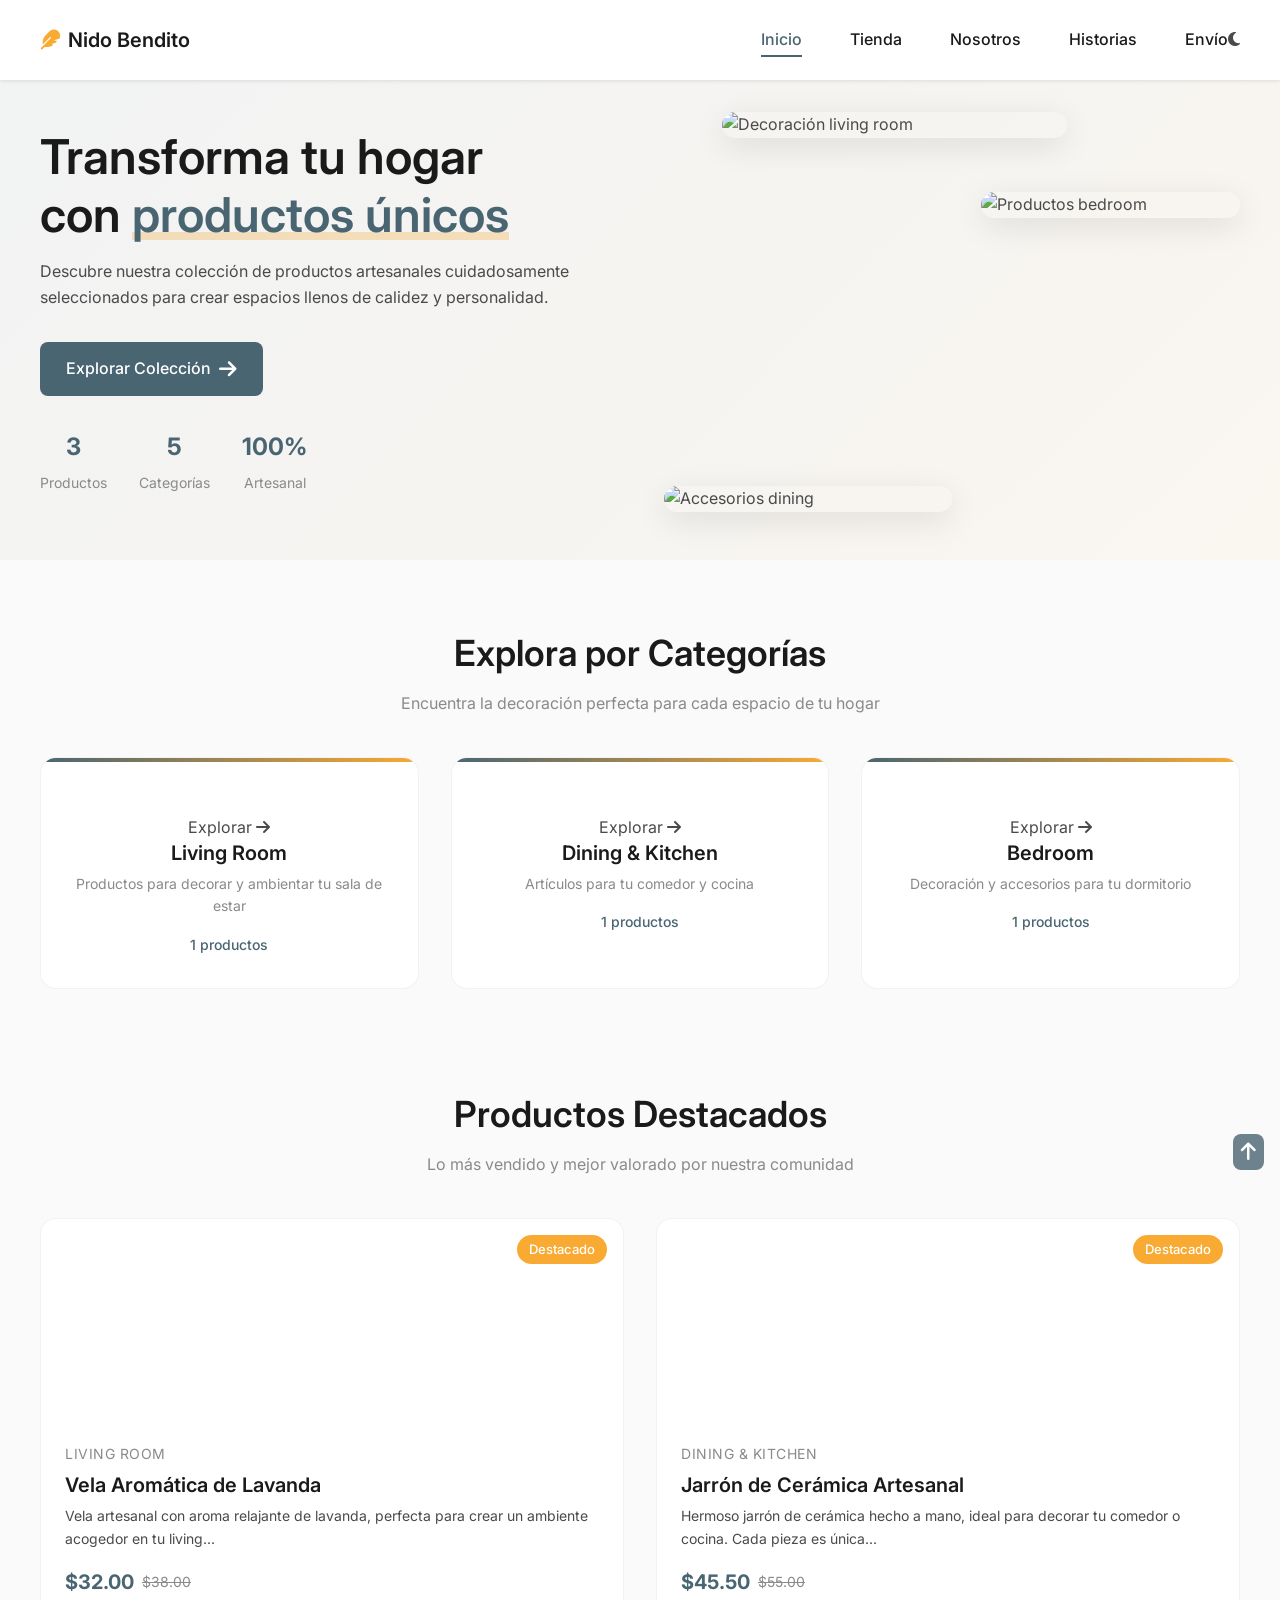
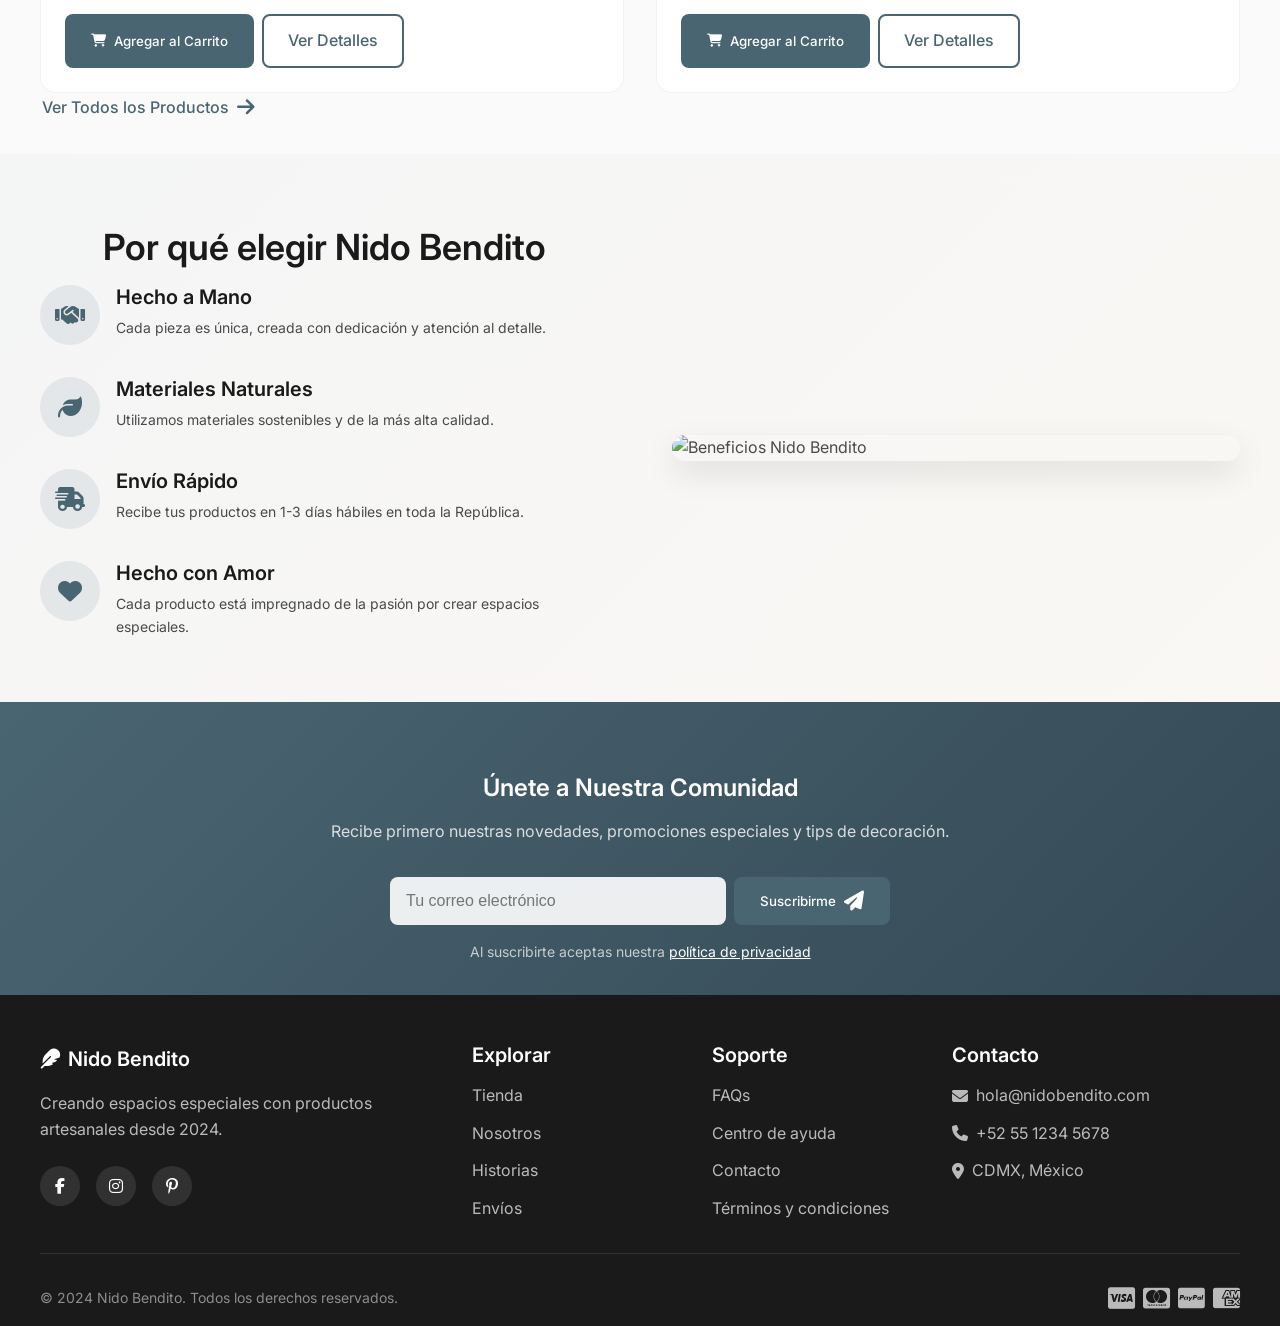
==== commit c98ed5e3: "1" ====
--- a/pages/index.html
+++ b/pages/index.html
@@ -3,1142 +3,334 @@
 <head>
     <meta charset="UTF-8">
     <meta name="viewport" content="width=device-width, initial-scale=1.0">
-    <title>Nido Bendito - Decoración y Hogar Guatemala</title>
-    <meta name="description" content="Descubre productos únicos de decoración para tu hogar. Artesanías guatemaltecas, envío gratis y calidad garantizada. Transforma tu espacio en un refugio acogedor.">
+    <title>Nido Bendito - Decoración y Productos Artesanales para tu Hogar</title>
+    <meta name="description" content="Descubre productos artesanales únicos para decorar tu hogar. Living room, bedroom, dining & kitchen y más. Envío a todo México.">
     
-    <!-- Preload crítico -->
-    <link rel="preload" href="../assets/css/style.css" as="style">
-    <link rel="preload" href="https://cdnjs.cloudflare.com/ajax/libs/font-awesome/6.0.0/css/all.min.css" as="style">
+    <!-- Open Graph -->
+    <meta property="og:title" content="Nido Bendito - Decoración para tu Hogar">
+    <meta property="og:description" content="Productos artesanales únicos para cada espacio de tu hogar">
+    <meta property="og:image" content="../assets/images/og-image.jpg">
+    <meta property="og:url" content="https://nidobendito.com">
+    <meta property="og:type" content="website">
     
-    <!-- Fuentes -->
-    <link href="https://fonts.googleapis.com/css2?family=Montserrat:wght@300;400;500;600;700&family=Playfair+Display:wght@400;500;600;700&display=swap" rel="stylesheet">
+    <!-- Twitter Card -->
+    <meta name="twitter:card" content="summary_large_image">
+    <meta name="twitter:title" content="Nido Bendito">
+    <meta name="twitter:description" content="Productos artesanales para tu hogar">
     
-    <!-- Iconos -->
-    <link rel="stylesheet" href="https://cdnjs.cloudflare.com/ajax/libs/font-awesome/6.0.0/css/all.min.css">
-    
-    <!-- Estilos -->
     <link rel="stylesheet" href="../assets/css/style.css">
-    
-    <!-- Preload de imágenes importantes -->
-    <link rel="preload" href="../assets/images/hero-home.jpg" as="image">
+    <link rel="stylesheet" href="https://cdnjs.cloudflare.com/ajax/libs/font-awesome/6.4.0/css/all.min.css">
+    <link rel="preconnect" href="https://fonts.googleapis.com">
+    <link rel="preconnect" href="https://fonts.gstatic.com" crossorigin>
 </head>
 <body>
     <!-- Header -->
-    <!--#include virtual="../templates/header.html" -->
-
-    <!-- Navigation -->
-    <!--#include virtual="../templates/navigation.html" -->
-
-    <main class="main-content">
+    <header class="header" id="header">
+        <nav class="nav container">
+            <a href="index.html" class="nav__logo">
+                <i class="fas fa-feather"></i>
+                Nido Bendito
+            </a>
+
+            <div class="nav__menu" id="nav-menu">
+                <ul class="nav__list">
+                    <li class="nav__item">
+                        <a href="index.html" class="nav__link active-link">Inicio</a>
+                    </li>
+                    <li class="nav__item">
+                        <a href="tienda.html" class="nav__link">Tienda</a>
+                    </li>
+                    <li class="nav__item">
+                        <a href="nosotros.html" class="nav__link">Nosotros</a>
+                    </li>
+                    <li class="nav__item">
+                        <a href="historias.html" class="nav__link">Historias</a>
+                    </li>
+                    <li class="nav__item">
+                        <a href="envio.html" class="nav__link">Envío</a>
+                    </li>
+                </ul>
+
+                <div class="nav__close" id="nav-close">
+                    <i class="fas fa-times"></i>
+                </div>
+            </div>
+
+            <div class="nav__btns">
+                <!-- Theme toggle button -->
+                <i class="fas fa-moon change-theme" id="theme-button"></i>
+
+                <div class="nav__toggle" id="nav-toggle">
+                    <i class="fas fa-bars"></i>
+                </div>
+            </div>
+        </nav>
+    </header>
+
+    <!-- Main -->
+    <main class="main">
         <!-- Hero Section -->
-        <section class="hero-section" aria-labelledby="hero-title">
-            <div class="container">
-                <div class="hero-content">
-                    <div class="hero-text">
-                        <h1 id="hero-title" class="hero-title">Transforma tu hogar en un refugio acogedor</h1>
-                        <p class="hero-subtitle">Descubre productos únicos de decoración, elaborados con amor y tradición guatemalteca. Donde cada pieza cuenta una historia.</p>
-                        <div class="hero-actions">
-                            <a href="tienda.html" class="btn btn-primary btn-large">
-                                <i class="fas fa-shopping-bag"></i>
-                                Explorar Tienda
-                            </a>
-                            <a href="#featured-products" class="btn btn-outline btn-large">
-                                <i class="fas fa-star"></i>
-                                Ver Destacados
-                            </a>
-                        </div>
-                        <div class="hero-stats">
-                            <div class="stat">
-                                <span class="stat-number">500+</span>
-                                <span class="stat-label">Clientes felices</span>
-                            </div>
-                            <div class="stat">
-                                <span class="stat-number">100%</span>
-                                <span class="stat-label">Artesanal</span>
-                            </div>
-                            <div class="stat">
-                                <span class="stat-number">Envío</span>
-                                <span class="stat-label">Gratis desde Q500</span>
-                            </div>
-                        </div>
-                    </div>
-                    <div class="hero-image">
-                        <img 
-                            src="../assets/images/hero-home.jpg" 
-                            alt="Espacio acogedor decorado con productos Nido Bendito - jarrones, velas y cojines en tonos cálidos"
-                            loading="eager"
-                            width="600"
-                            height="600"
-                        >
-                        <!-- Badge flotante -->
-                        <div class="hero-badge">
-                            <span class="badge-text">Hecho en Guatemala</span>
-                            <i class="fas fa-heart"></i>
-                        </div>
-                    </div>
-                </div>
-            </div>
-        </section>
-
-        <!-- Categorías Destacadas -->
-        <section class="featured-categories" aria-labelledby="categories-title">
-            <div class="container">
-                <div class="section-header">
-                    <h2 id="categories-title" class="section-title">Explora por Categorías</h2>
-                    <p class="section-subtitle">Encuentra la pieza perfecta para cada rincón de tu hogar</p>
-                </div>
+        <section class="hero section" id="hero">
+            <div class="hero__container container grid">
+                <div class="hero__data">
+                    <h1 class="hero__title">
+                        Transforma tu hogar <br>
+                        con <span>productos únicos</span>
+                    </h1>
+                    <p class="hero__description">
+                        Descubre nuestra colección de productos artesanales cuidadosamente seleccionados 
+                        para crear espacios llenos de calidez y personalidad.
+                    </p>
+                    <a href="tienda.html" class="button button--flex">
+                        Explorar Colección <i class="fas fa-arrow-right button__icon"></i>
+                    </a>
+
+                    <div class="hero__numbers">
+                        <div class="hero__number">
+                            <span class="hero__number-value" id="total-products-count">0</span>
+                            <span class="hero__number-label">Productos</span>
+                        </div>
+                        <div class="hero__number">
+                            <span class="hero__number-value">5</span>
+                            <span class="hero__number-label">Categorías</span>
+                        </div>
+                        <div class="hero__number">
+                            <span class="hero__number-value">100%</span>
+                            <span class="hero__number-label">Artesanal</span>
+                        </div>
+                    </div>
+                </div>
+
+                <div class="hero__images">
+                    <div class="hero__image hero__image-1">
+                        <img src="../assets/images/hero/hero-1.jpg" alt="Decoración living room" class="hero__img">
+                    </div>
+                    <div class="hero__image hero__image-2">
+                        <img src="../assets/images/hero/hero-2.jpg" alt="Productos bedroom" class="hero__img">
+                    </div>
+                    <div class="hero__image hero__image-3">
+                        <img src="../assets/images/hero/hero-3.jpg" alt="Accesorios dining" class="hero__img">
+                    </div>
+                </div>
+            </div>
+        </section>
+
+        <!-- Featured Categories -->
+        <section class="categories section">
+            <div class="categories__container container">
+                <div class="categories__header">
+                    <h2 class="section__title">Explora por Categorías</h2>
+                    <p class="section__description">
+                        Encuentra la decoración perfecta para cada espacio de tu hogar
+                    </p>
+                </div>
+
+                <div class="categories__grid grid" id="categories-grid">
+                    <!-- Las categorías se cargan dinámicamente -->
+                </div>
+            </div>
+        </section>
+
+        <!-- Featured Products -->
+        <section class="featured section">
+            <div class="featured__container container">
+                <div class="featured__header">
+                    <h2 class="section__title">Productos Destacados</h2>
+                    <p class="section__description">
+                        Lo más vendido y mejor valorado por nuestra comunidad
+                    </p>
+                </div>
+
+                <div class="featured__grid grid" id="featured-products">
+                    <!-- Los productos destacados se cargan dinámicamente -->
+                </div>
+
+                <div class="featured__footer">
+                    <a href="tienda.html" class="button button--flex button--link">
+                        Ver Todos los Productos <i class="fas fa-arrow-right button__icon"></i>
+                    </a>
+                </div>
+            </div>
+        </section>
+
+        <!-- Benefits Section -->
+        <section class="benefits section">
+            <div class="benefits__container container grid">
+                <div class="benefits__content">
+                    <h2 class="section__title">Por qué elegir Nido Bendito</h2>
+                    
+                    <div class="benefits__list">
+                        <div class="benefit__item">
+                            <div class="benefit__icon">
+                                <i class="fas fa-handshake"></i>
+                            </div>
+                            <div class="benefit__content">
+                                <h3 class="benefit__title">Hecho a Mano</h3>
+                                <p class="benefit__description">
+                                    Cada pieza es única, creada con dedicación y atención al detalle.
+                                </p>
+                            </div>
+                        </div>
+
+                        <div class="benefit__item">
+                            <div class="benefit__icon">
+                                <i class="fas fa-leaf"></i>
+                            </div>
+                            <div class="benefit__content">
+                                <h3 class="benefit__title">Materiales Naturales</h3>
+                                <p class="benefit__description">
+                                    Utilizamos materiales sostenibles y de la más alta calidad.
+                                </p>
+                            </div>
+                        </div>
+
+                        <div class="benefit__item">
+                            <div class="benefit__icon">
+                                <i class="fas fa-shipping-fast"></i>
+                            </div>
+                            <div class="benefit__content">
+                                <h3 class="benefit__title">Envío Rápido</h3>
+                                <p class="benefit__description">
+                                    Recibe tus productos en 1-3 días hábiles en toda la República.
+                                </p>
+                            </div>
+                        </div>
+
+                        <div class="benefit__item">
+                            <div class="benefit__icon">
+                                <i class="fas fa-heart"></i>
+                            </div>
+                            <div class="benefit__content">
+                                <h3 class="benefit__title">Hecho con Amor</h3>
+                                <p class="benefit__description">
+                                    Cada producto está impregnado de la pasión por crear espacios especiales.
+                                </p>
+                            </div>
+                        </div>
+                    </div>
+                </div>
+
+                <div class="benefits__image">
+                    <img src="../assets/images/benefits-image.jpg" alt="Beneficios Nido Bendito" class="benefits__img">
+                </div>
+            </div>
+        </section>
+
+        <!-- Newsletter -->
+        <section class="newsletter section">
+            <div class="newsletter__container container">
+                <div class="newsletter__content">
+                    <h2 class="newsletter__title">Únete a Nuestra Comunidad</h2>
+                    <p class="newsletter__description">
+                        Recibe primero nuestras novedades, promociones especiales y tips de decoración.
+                    </p>
+
+                    <form class="newsletter__form" id="newsletter-form">
+                        <div class="newsletter__input-group">
+                            <input type="email" placeholder="Tu correo electrónico" class="newsletter__input" required>
+                            <button type="submit" class="button button--flex newsletter__button">
+                                Suscribirme <i class="fas fa-paper-plane button__icon"></i>
+                            </button>
+                        </div>
+                        <p class="newsletter__privacy">
+                            Al suscribirte aceptas nuestra <a href="#">política de privacidad</a>
+                        </p>
+                    </form>
+                </div>
+            </div>
+        </section>
+    </main>
+
+    <!-- Footer -->
+    <footer class="footer section">
+        <div class="footer__container container grid">
+            <div class="footer__content">
+                <a href="#" class="footer__logo">
+                    <i class="fas fa-feather"></i>
+                    Nido Bendito
+                </a>
+                <p class="footer__description">
+                    Creando espacios especiales con productos <br>
+                    artesanales desde 2024.
+                </p>
                 
-                <div class="categories-grid">
-                    <a href="tienda.html?categoria=living-room" class="category-card" data-category="living-room">
-                        <div class="category-image">
-                            <img src="../assets/images/categories/living-room.jpg" alt="Decoración para sala de estar - Living Room" loading="lazy">
-                            <div class="category-overlay"></div>
-                        </div>
-                        <div class="category-info">
-                            <h3 class="category-name">Living Room</h3>
-                            <p class="category-description">Transforma tu sala en un espacio acogedor</p>
-                            <span class="category-link">Ver productos <i class="fas fa-arrow-right"></i></span>
-                        </div>
-                    </a>
-                    
-                    <a href="tienda.html?categoria=bedroom" class="category-card" data-category="bedroom">
-                        <div class="category-image">
-                            <img src="../assets/images/categories/bedroom.jpg" alt="Decoración para dormitorio - Bedroom" loading="lazy">
-                            <div class="category-overlay"></div>
-                        </div>
-                        <div class="category-info">
-                            <h3 class="category-name">Bedroom</h3>
-                            <p class="category-description">Crea tu santuario personal de descanso</p>
-                            <span class="category-link">Ver productos <i class="fas fa-arrow-right"></i></span>
-                        </div>
-                    </a>
-                    
-                    <a href="tienda.html?categoria=dining-kitchen" class="category-card" data-category="dining-kitchen">
-                        <div class="category-image">
-                            <img src="../assets/images/categories/dining-kitchen.jpg" alt="Decoración para comedor y cocina - Dining & Kitchen" loading="lazy">
-                            <div class="category-overlay"></div>
-                        </div>
-                        <div class="category-info">
-                            <h3 class="category-name">Dining & Kitchen</h3>
-                            <p class="category-description">Donde los momentos se convierten en recuerdos</p>
-                            <span class="category-link">Ver productos <i class="fas fa-arrow-right"></i></span>
-                        </div>
-                    </a>
-                </div>
-            </div>
-        </section>
-
-        <!-- Productos Destacados -->
-        <section id="featured-products" class="featured-products" aria-labelledby="featured-title">
-            <div class="container">
-                <div class="section-header">
-                    <h2 id="featured-title" class="section-title">Productos Destacados</h2>
-                    <p class="section-subtitle">Lo más amado por nuestra comunidad</p>
-                </div>
+                <div class="footer__social">
+                    <a href="https://facebook.com/" target="_blank" class="footer__social-link">
+                        <i class="fab fa-facebook-f"></i>
+                    </a>
+                    <a href="https://instagram.com/" target="_blank" class="footer__social-link">
+                        <i class="fab fa-instagram"></i>
+                    </a>
+                    <a href="https://pinterest.com/" target="_blank" class="footer__social-link">
+                        <i class="fab fa-pinterest-p"></i>
+                    </a>
+                </div>
+            </div>
+
+            <div class="footer__content">
+                <h3 class="footer__title">Explorar</h3>
                 
-                <!-- Filtros rápidos -->
-                <div class="quick-filters">
-                    <button class="filter-btn active" data-filter="all">Todos</button>
-                    <button class="filter-btn" data-filter="new">Nuevos</button>
-                    <button class="filter-btn" data-filter="featured">Destacados</button>
-                    <button class="filter-btn" data-filter="best-seller">Más Vendidos</button>
-                </div>
+                <ul class="footer__links">
+                    <li><a href="tienda.html" class="footer__link">Tienda</a></li>
+                    <li><a href="nosotros.html" class="footer__link">Nosotros</a></li>
+                    <li><a href="historias.html" class="footer__link">Historias</a></li>
+                    <li><a href="envio.html" class="footer__link">Envíos</a></li>
+                </ul>
+            </div>
+
+            <div class="footer__content">
+                <h3 class="footer__title">Soporte</h3>
                 
-                <!-- Grid de productos -->
-                <div class="products-grid" id="featuredProductsGrid">
-                    <!-- Los productos se cargarán dinámicamente aquí -->
-                    <div class="loading-products">
-                        <div class="loading-spinner"></div>
-                        <p>Cargando productos destacados...</p>
-                    </div>
-                </div>
+                <ul class="footer__links">
+                    <li><a href="#" class="footer__link">FAQs</a></li>
+                    <li><a href="#" class="footer__link">Centro de ayuda</a></li>
+                    <li><a href="#" class="footer__link">Contacto</a></li>
+                    <li><a href="#" class="footer__link">Términos y condiciones</a></li>
+                </ul>
+            </div>
+
+            <div class="footer__content">
+                <h3 class="footer__title">Contacto</h3>
                 
-                <div class="section-footer">
-                    <a href="tienda.html" class="btn btn-outline">
-                        Ver Todos los Productos
-                        <i class="fas fa-arrow-right"></i>
-                    </a>
-                </div>
-            </div>
-        </section>
-
-        <!-- Beneficios -->
-        <section class="benefits-section" aria-labelledby="benefits-title">
-            <div class="container">
-                <div class="section-header">
-                    <h2 id="benefits-title" class="section-title">¿Por qué elegir Nido Bendito?</h2>
-                    <p class="section-subtitle">Más que productos, ofrecemos experiencias que transforman tu hogar</p>
-                </div>
-                
-                <div class="benefits-grid">
-                    <div class="benefit-card">
-                        <div class="benefit-icon">
-                            <i class="fas fa-hands"></i>
-                        </div>
-                        <h3>Hecho a Mano</h3>
-                        <p>Cada pieza es única, elaborada por artesanos guatemaltecos con técnicas tradicionales.</p>
-                    </div>
-                    
-                    <div class="benefit-card">
-                        <div class="benefit-icon">
-                            <i class="fas fa-shipping-fast"></i>
-                        </div>
-                        <h3>Envío Gratis</h3>
-                        <p>Recibe tus productos sin costo adicional en compras mayores a Q500 en todo Guatemala.</p>
-                    </div>
-                    
-                    <div class="benefit-card">
-                        <div class="benefit-icon">
-                            <i class="fas fa-shield-alt"></i>
-                        </div>
-                        <h3>Calidad Garantizada</h3>
-                        <p>Confía en materiales premium y procesos artesanales que garantizan durabilidad.</p>
-                    </div>
-                    
-                    <div class="benefit-card">
-                        <div class="benefit-icon">
-                            <i class="fas fa-heart"></i>
-                        </div>
-                        <h3>Comercio Justo</h3>
-                        <p>Apoyamos directamente a comunidades artesanales, promoviendo el comercio sostenible.</p>
-                    </div>
-                </div>
-            </div>
-        </section>
-
-        <!-- Testimonios -->
-        <section class="testimonials-section" aria-labelledby="testimonials-title">
-            <div class="container">
-                <div class="section-header">
-                    <h2 id="testimonials-title" class="section-title">Lo que dicen nuestros clientes</h2>
-                    <p class="section-subtitle">Historias reales de hogares transformados</p>
-                </div>
-                
-                <div class="testimonials-slider">
-                    <div class="testimonial-card">
-                        <div class="testimonial-content">
-                            <div class="testimonial-text">
-                                <p>"Las velas aromáticas han transformado completamente la energía de mi sala. El aroma a sándalo es simplemente divino y la calidad es excepcional."</p>
-                            </div>
-                            <div class="testimonial-author">
-                                <div class="author-avatar">
-                                    <img src="../assets/images/testimonials/maria-garcia.jpg" alt="María García" loading="lazy">
-                                </div>
-                                <div class="author-info">
-                                    <h4>María García</h4>
-                                    <span>Ciudad de Guatemala</span>
-                                </div>
-                                <div class="testimonial-rating">
-                                    <i class="fas fa-star"></i>
-                                    <i class="fas fa-star"></i>
-                                    <i class="fas fa-star"></i>
-                                    <i class="fas fa-star"></i>
-                                    <i class="fas fa-star"></i>
-                                </div>
-                            </div>
-                        </div>
-                    </div>
-                    
-                    <div class="testimonial-card">
-                        <div class="testimonial-content">
-                            <div class="testimonial-text">
-                                <p>"El jarrón cerámico que compré es la pieza central de mi comedor. Recibo cumplidos constantemente y me encanta que es hecho a mano en Guatemala."</p>
-                            </div>
-                            <div class="testimonial-author">
-                                <div class="author-avatar">
-                                    <img src="../assets/images/testimonials/carlos-rodriguez.jpg" alt="Carlos Rodríguez" loading="lazy">
-                                </div>
-                                <div class="author-info">
-                                    <h4>Carlos Rodríguez</h4>
-                                    <span>Antigua Guatemala</span>
-                                </div>
-                                <div class="testimonial-rating">
-                                    <i class="fas fa-star"></i>
-                                    <i class="fas fa-star"></i>
-                                    <i class="fas fa-star"></i>
-                                    <i class="fas fa-star"></i>
-                                    <i class="fas fa-star-half-alt"></i>
-                                </div>
-                            </div>
-                        </div>
-                    </div>
-                    
-                    <div class="testimonial-card">
-                        <div class="testimonial-content">
-                            <div class="testimonial-text">
-                                <p>"Los cojines de lino son tan suaves y de alta calidad. Han hecho mi sofá mucho más acogedor. El proceso de compra fue muy fácil y el envío llegó rápido."</p>
-                            </div>
-                            <div class="testimonial-author">
-                                <div class="author-avatar">
-                                    <img src="../assets/images/testimonials/ana-martinez.jpg" alt="Ana Martínez" loading="lazy">
-                                </div>
-                                <div class="author-info">
-                                    <h4>Ana Martínez</h4>
-                                    <span>Quetzaltenango</span>
-                                </div>
-                                <div class="testimonial-rating">
-                                    <i class="fas fa-star"></i>
-                                    <i class="fas fa-star"></i>
-                                    <i class="fas fa-star"></i>
-                                    <i class="fas fa-star"></i>
-                                    <i class="fas fa-star"></i>
-                                </div>
-                            </div>
-                        </div>
-                    </div>
-                </div>
-            </div>
-        </section>
-
-        <!-- Instagram Feed -->
-        <section class="instagram-section" aria-labelledby="instagram-title">
-            <div class="container">
-                <div class="section-header">
-                    <div class="instagram-header">
-                        <i class="fab fa-instagram"></i>
-                        <h2 id="instagram-title" class="section-title">Síguenos en Instagram</h2>
-                    </div>
-                    <p class="section-subtitle">@nidobendito - Inspiración diaria para tu hogar</p>
-                </div>
-                
-                <div class="instagram-grid">
-                    <a href="https://instagram.com/p/ejemplo1" class="instagram-post" target="_blank" rel="noopener">
-                        <img src="../assets/images/instagram/instagram-1.jpg" alt="Living room decorado con productos Nido Bendito" loading="lazy">
-                        <div class="instagram-overlay">
-                            <i class="fas fa-heart"></i>
-                            <span>1.2K</span>
-                            <i class="fas fa-comment"></i>
-                            <span>45</span>
-                        </div>
-                    </a>
-                    
-                    <a href="https://instagram.com/p/ejemplo2" class="instagram-post" target="_blank" rel="noopener">
-                        <img src="../assets/images/instagram/instagram-2.jpg" alt="Detalle de vela aromática encendida" loading="lazy">
-                        <div class="instagram-overlay">
-                            <i class="fas fa-heart"></i>
-                            <span>2.1K</span>
-                            <i class="fas fa-comment"></i>
-                            <span>89</span>
-                        </div>
-                    </a>
-                    
-                    <a href="https://instagram.com/p/ejemplo3" class="instagram-post" target="_blank" rel="noopener">
-                        <img src="../assets/images/instagram/instagram-3.jpg" alt="Jarrón cerámico con flores frescas" loading="lazy">
-                        <div class="instagram-overlay">
-                            <i class="fas fa-heart"></i>
-                            <span>1.8K</span>
-                            <i class="fas fa-comment"></i>
-                            <span>67</span>
-                        </div>
-                    </a>
-                    
-                    <a href="https://instagram.com/p/ejemplo4" class="instagram-post" target="_blank" rel="noopener">
-                        <img src="../assets/images/instagram/instagram-4.jpg" alt="Cojines decorativos en sofá moderno" loading="lazy">
-                        <div class="instagram-overlay">
-                            <i class="fas fa-heart"></i>
-                            <span>1.5K</span>
-                            <i class="fas fa-comment"></i>
-                            <span>52</span>
-                        </div>
-                    </a>
-                </div>
-                
-                <div class="section-footer">
-                    <a href="https://instagram.com/nidobendito" class="btn btn-instagram" target="_blank" rel="noopener">
-                        <i class="fab fa-instagram"></i>
-                        Seguir en Instagram
-                    </a>
-                </div>
-            </div>
-        </section>
-
-        <!-- Newsletter -->
-        <section class="newsletter-section" aria-labelledby="newsletter-title">
-            <div class="container">
-                <div class="newsletter-content">
-                    <div class="newsletter-text">
-                        <h2 id="newsletter-title">No te pierdas nada</h2>
-                        <p>Suscríbete a nuestro newsletter y recibe promociones exclusivas, novedades de productos e inspiración para tu hogar.</p>
-                        <div class="newsletter-benefits">
-                            <span><i class="fas fa-check"></i> 15% de descuento en tu primera compra</span>
-                            <span><i class="fas fa-check"></i> Lanzamientos exclusivos</span>
-                            <span><i class="fas fa-check"></i> Tips de decoración mensuales</span>
-                        </div>
-                    </div>
-                    <div class="newsletter-form">
-                        <form id="homeNewsletterForm">
-                            <div class="input-group">
-                                <input 
-                                    type="email" 
-                                    placeholder="Tu correo electrónico" 
-                                    required
-                                    aria-label="Suscribirse al newsletter"
-                                >
-                                <button type="submit" class="btn btn-primary">
-                                    Suscribirme
-                                </button>
-                            </div>
-                            <p class="newsletter-note">Al suscribirte aceptas nuestra <a href="privacidad.html">Política de Privacidad</a>. Puedes darte de baja en cualquier momento.</p>
-                        </form>
-                    </div>
-                </div>
-            </div>
-        </section>
-    </main>
-
-    <!-- Footer -->
-    <!--#include virtual="../templates/footer.html" -->
+                <ul class="footer__contact">
+                    <li class="footer__contact-info">
+                        <i class="fas fa-envelope"></i>
+                        hola@nidobendito.com
+                    </li>
+                    <li class="footer__contact-info">
+                        <i class="fas fa-phone"></i>
+                        +52 55 1234 5678
+                    </li>
+                    <li class="footer__contact-info">
+                        <i class="fas fa-map-marker-alt"></i>
+                        CDMX, México
+                    </li>
+                </ul>
+            </div>
+        </div>
+
+        <div class="footer__info container">
+            <div class="footer__copy">
+                &#169; 2024 Nido Bendito. Todos los derechos reservados.
+            </div>
+            
+            <div class="footer__payment">
+                <i class="fab fa-cc-visa"></i>
+                <i class="fab fa-cc-mastercard"></i>
+                <i class="fab fa-cc-paypal"></i>
+                <i class="fab fa-cc-amex"></i>
+            </div>
+        </div>
+    </footer>
+
+    <!-- Scroll Up -->
+    <a href="#" class="scrollup" id="scroll-up">
+        <i class="fas fa-arrow-up scrollup__icon"></i>
+    </a>
 
     <!-- Scripts -->
+    <script src="../assets/js/script.js"></script>
     <script src="../assets/js/products-loader.js"></script>
-    <script src="../assets/js/script.js"></script>
-    
-    <!-- Script específico para index.html -->
-    <script>
-        class HomePageManager {
-            constructor() {
-                this.selectors = {
-                    featuredGrid: '#featuredProductsGrid',
-                    quickFilters: '.quick-filters',
-                    filterBtns: '.filter-btn'
-                };
-                
-                this.state = {
-                    currentFilter: 'all',
-                    featuredProducts: []
-                };
-                
-                this.init();
-            }
-            
-            init() {
-                this.setupEventListeners();
-                this.loadFeaturedProducts();
-                this.setupAnimations();
-            }
-            
-            setupEventListeners() {
-                // Filtros rápidos
-                document.querySelectorAll(this.selectors.filterBtns).forEach(btn => {
-                    btn.addEventListener('click', (e) => this.handleFilterClick(e));
-                });
-                
-                // Intersection Observer para animaciones
-                this.setupScrollAnimations();
-            }
-            
-            async loadFeaturedProducts() {
-                try {
-                    // Usar ProductsLoader si está disponible
-                    if (window.productsLoader) {
-                        await window.productsLoader.init();
-                        this.state.featuredProducts = window.productsLoader.getFeaturedProducts(8);
-                        this.renderFeaturedProducts();
-                    } else {
-                        // Fallback: cargar directamente desde JSON
-                        const response = await fetch('../data/products.json');
-                        const data = await response.json();
-                        this.state.featuredProducts = data.products
-                            .filter(product => product.featured || product.best_seller || product.new)
-                            .slice(0, 8);
-                        this.renderFeaturedProducts();
-                    }
-                } catch (error) {
-                    console.error('Error loading featured products:', error);
-                    this.showErrorState();
-                }
-            }
-            
-            renderFeaturedProducts() {
-                const grid = document.querySelector(this.selectors.featuredGrid);
-                if (!grid || this.state.featuredProducts.length === 0) return;
-                
-                grid.innerHTML = '';
-                
-                this.state.featuredProducts.forEach(product => {
-                    const productCard = this.createProductCard(product);
-                    grid.appendChild(productCard);
-                });
-            }
-            
-            createProductCard(product) {
-                // Usar el template system si está disponible
-                if (window.productCardTemplate) {
-                    return window.productCardTemplate.render(product, 'grid');
-                }
-                
-                // Fallback: crear card manualmente
-                const card = document.createElement('div');
-                card.className = 'product-item';
-                card.innerHTML = this.getProductCardHTML(product);
-                return card;
-            }
-            
-            getProductCardHTML(product) {
-                const primaryImage = product.images?.find(img => img.is_primary) || product.images?.[0];
-                const imageUrl = primaryImage?.url || '../assets/images/placeholder-product.jpg';
-                const imageAlt = primaryImage?.alt || product.name;
-                
-                return `
-                    <div class="product-card">
-                        <a href="producto/detalle.html?product=${product.slug}" class="product-link">
-                            <div class="product-image">
-                                <img src="${imageUrl}" alt="${imageAlt}" loading="lazy">
-                                <div class="product-badges">
-                                    ${product.new ? '<span class="product-badge new">Nuevo</span>' : ''}
-                                    ${product.featured ? '<span class="product-badge featured">Destacado</span>' : ''}
-                                    ${product.best_seller ? '<span class="product-badge best-seller">Más Vendido</span>' : ''}
-                                </div>
-                            </div>
-                        </a>
-                        
-                        <div class="product-info">
-                            <span class="product-category">${this.getCategoryName(product.category)}</span>
-                            <h3 class="product-name">${product.name}</h3>
-                            <p class="product-short-description">${product.short_description}</p>
-                            
-                            <div class="product-pricing">
-                                <span class="product-price">Q${product.price}</span>
-                                ${product.compare_price ? 
-                                    `<span class="product-compare-price">Q${product.compare_price}</span>` : 
-                                    ''
-                                }
-                            </div>
-                            
-                            <div class="product-meta">
-                                <span class="stock-status in-stock">En stock</span>
-                                ${product.rating ? `
-                                    <div class="product-rating">
-                                        ${this.generateStarRating(product.rating)}
-                                        <span class="rating-count">(${product.review_count})</span>
-                                    </div>
-                                ` : ''}
-                            </div>
-                        </div>
-                        
-                        <div class="product-actions">
-                            <button class="btn-order-whatsapp" data-product="${product.name}" data-price="Q${product.price}">
-                                <i class="fab fa-whatsapp"></i>
-                                Pedir por WhatsApp
-                            </button>
-                            <a href="producto/detalle.html?product=${product.slug}" class="btn-view-details">
-                                Ver detalles
-                            </a>
-                        </div>
-                    </div>
-                `;
-            }
-            
-            handleFilterClick(e) {
-                const btn = e.currentTarget;
-                const filter = btn.dataset.filter;
-                
-                // Actualizar botones activos
-                document.querySelectorAll(this.selectors.filterBtns).forEach(b => {
-                    b.classList.remove('active');
-                });
-                btn.classList.add('active');
-                
-                // Aplicar filtro
-                this.state.currentFilter = filter;
-                this.applyFilter();
-            }
-            
-            applyFilter() {
-                let filteredProducts = [...this.state.featuredProducts];
-                
-                switch (this.state.currentFilter) {
-                    case 'new':
-                        filteredProducts = filteredProducts.filter(p => p.new);
-                        break;
-                    case 'featured':
-                        filteredProducts = filteredProducts.filter(p => p.featured);
-                        break;
-                    case 'best-seller':
-                        filteredProducts = filteredProducts.filter(p => p.best_seller);
-                        break;
-                }
-                
-                this.renderFilteredProducts(filteredProducts);
-            }
-            
-            renderFilteredProducts(products) {
-                const grid = document.querySelector(this.selectors.featuredGrid);
-                if (!grid) return;
-                
-                grid.innerHTML = '';
-                
-                if (products.length === 0) {
-                    grid.innerHTML = `
-                        <div class="no-products">
-                            <i class="fas fa-search"></i>
-                            <h3>No hay productos con este filtro</h3>
-                            <p>Intenta con otra categoría o vuelve a "Todos"</p>
-                        </div>
-                    `;
-                    return;
-                }
-                
-                products.forEach(product => {
-                    const productCard = this.createProductCard(product);
-                    grid.appendChild(productCard);
-                });
-            }
-            
-            getCategoryName(categoryId) {
-                const categoryMap = {
-                    'living-room': 'Living Room',
-                    'dining-kitchen': 'Dining & Kitchen',
-                    'wall-decor': 'Wall Decor',
-                    'bedroom': 'Bedroom',
-                    'pillows-decor': 'Pillows & Decor',
-                    'lighting': 'Lighting'
-                };
-                return categoryMap[categoryId] || 'Sin categoría';
-            }
-            
-            generateStarRating(rating) {
-                const fullStars = Math.floor(rating);
-                const hasHalfStar = rating % 1 >= 0.5;
-                const emptyStars = 5 - fullStars - (hasHalfStar ? 1 : 0);
-                
-                let stars = '';
-                
-                for (let i = 0; i < fullStars; i++) {
-                    stars += '<i class="fas fa-star"></i>';
-                }
-                
-                if (hasHalfStar) {
-                    stars += '<i class="fas fa-star-half-alt"></i>';
-                }
-                
-                for (let i = 0; i < emptyStars; i++) {
-                    stars += '<i class="far fa-star"></i>';
-                }
-                
-                return stars;
-            }
-            
-            setupAnimations() {
-                // Animaciones con Intersection Observer
-                const observerOptions = {
-                    threshold: 0.1,
-                    rootMargin: '0px 0px -50px 0px'
-                };
-                
-                const observer = new IntersectionObserver((entries) => {
-                    entries.forEach(entry => {
-                        if (entry.isIntersecting) {
-                            entry.target.classList.add('animate-in');
-                        }
-                    });
-                }, observerOptions);
-                
-                // Observar elementos para animar
-                document.querySelectorAll('.category-card, .benefit-card, .testimonial-card').forEach(el => {
-                    observer.observe(el);
-                });
-            }
-            
-            setupScrollAnimations() {
-                // Smooth scroll para enlaces internos
-                document.querySelectorAll('a[href^="#"]').forEach(link => {
-                    link.addEventListener('click', (e) => {
-                        const href = link.getAttribute('href');
-                        if (href !== '#') {
-                            e.preventDefault();
-                            const target = document.querySelector(href);
-                            if (target) {
-                                target.scrollIntoView({ behavior: 'smooth' });
-                            }
-                        }
-                    });
-                });
-            }
-            
-            showErrorState() {
-                const grid = document.querySelector(this.selectors.featuredGrid);
-                if (grid) {
-                    grid.innerHTML = `
-                        <div class="error-state">
-                            <i class="fas fa-exclamation-triangle"></i>
-                            <h3>Error al cargar productos</h3>
-                            <p>Por favor intenta recargar la página</p>
-                            <button class="btn btn-outline" onclick="window.location.reload()">
-                                Reintentar
-                            </button>
-                        </div>
-                    `;
-                }
-            }
-        }
-        
-        // Inicializar cuando el DOM esté listo
-        document.addEventListener('DOMContentLoaded', () => {
-            window.homePageManager = new HomePageManager();
-        });
-    </script>
-
-    <!-- Estilos específicos para index.html -->
-    <style>
-        /* Hero Section Styles */
-        .hero-section {
-            background: linear-gradient(135deg, var(--light-beige) 0%, var(--primary-beige) 100%);
-            padding: 100px 0 80px;
-            position: relative;
-            overflow: hidden;
-        }
-
-        .hero-content {
-            display: grid;
-            grid-template-columns: 1fr 1fr;
-            gap: 60px;
-            align-items: center;
-        }
-
-        .hero-title {
-            font-family: 'Playfair Display', serif;
-            font-size: 3.5em;
-            font-weight: 700;
-            color: var(--dark-brown);
-            line-height: 1.1;
-            margin-bottom: 24px;
-        }
-
-        .hero-subtitle {
-            font-size: 1.3em;
-            color: var(--medium-brown);
-            line-height: 1.6;
-            margin-bottom: 40px;
-        }
-
-        .hero-actions {
-            display: flex;
-            gap: 16px;
-            margin-bottom: 40px;
-            flex-wrap: wrap;
-        }
-
-        .btn-large {
-            padding: 16px 32px;
-            font-size: 1.1em;
-        }
-
-        .hero-stats {
-            display: flex;
-            gap: 40px;
-        }
-
-        .stat {
-            text-align: center;
-        }
-
-        .stat-number {
-            display: block;
-            font-size: 1.5em;
-            font-weight: 700;
-            color: var(--primary-color);
-            margin-bottom: 4px;
-        }
-
-        .stat-label {
-            font-size: 0.9em;
-            color: var(--medium-brown);
-        }
-
-        .hero-image {
-            position: relative;
-        }
-
-        .hero-image img {
-            width: 100%;
-            height: auto;
-            border-radius: 20px;
-            box-shadow: 0 20px 40px rgba(0,0,0,0.1);
-        }
-
-        .hero-badge {
-            position: absolute;
-            top: 20px;
-            right: 20px;
-            background: var(--primary-color);
-            color: var(--white);
-            padding: 12px 20px;
-            border-radius: 25px;
-            display: flex;
-            align-items: center;
-            gap: 8px;
-            font-weight: 600;
-            box-shadow: 0 8px 20px rgba(224, 160, 107, 0.3);
-        }
-
-        /* Featured Categories */
-        .featured-categories {
-            padding: 80px 0;
-        }
-
-        .categories-grid {
-            display: grid;
-            grid-template-columns: repeat(auto-fit, minmax(300px, 1fr));
-            gap: 30px;
-        }
-
-        .category-card {
-            background: var(--white);
-            border-radius: 16px;
-            overflow: hidden;
-            text-decoration: none;
-            color: inherit;
-            transition: all 0.3s ease;
-            box-shadow: var(--shadow-sm);
-        }
-
-        .category-card:hover {
-            transform: translateY(-8px);
-            box-shadow: var(--shadow-lg);
-        }
-
-        .category-image {
-            position: relative;
-            height: 200px;
-            overflow: hidden;
-        }
-
-        .category-image img {
-            width: 100%;
-            height: 100%;
-            object-fit: cover;
-            transition: transform 0.3s ease;
-        }
-
-        .category-card:hover .category-image img {
-            transform: scale(1.1);
-        }
-
-        .category-overlay {
-            position: absolute;
-            top: 0;
-            left: 0;
-            right: 0;
-            bottom: 0;
-            background: linear-gradient(to bottom, transparent, rgba(0,0,0,0.3));
-        }
-
-        .category-info {
-            padding: 24px;
-        }
-
-        .category-name {
-            font-size: 1.3em;
-            font-weight: 600;
-            color: var(--dark-brown);
-            margin-bottom: 8px;
-        }
-
-        .category-description {
-            color: var(--medium-brown);
-            margin-bottom: 16px;
-            line-height: 1.5;
-        }
-
-        .category-link {
-            color: var(--primary-color);
-            font-weight: 600;
-            display: flex;
-            align-items: center;
-            gap: 8px;
-        }
-
-        /* Quick Filters */
-        .quick-filters {
-            display: flex;
-            justify-content: center;
-            gap: 12px;
-            margin-bottom: 40px;
-            flex-wrap: wrap;
-        }
-
-        .filter-btn {
-            background: var(--white);
-            border: 2px solid var(--light-gray);
-            padding: 12px 24px;
-            border-radius: 25px;
-            cursor: pointer;
-            transition: all 0.3s ease;
-            font-weight: 500;
-            color: var(--medium-brown);
-        }
-
-        .filter-btn.active,
-        .filter-btn:hover {
-            background: var(--primary-color);
-            border-color: var(--primary-color);
-            color: var(--white);
-        }
-
-        /* Testimonials */
-        .testimonials-section {
-            background: var(--light-beige);
-            padding: 80px 0;
-        }
-
-        .testimonials-slider {
-            display: grid;
-            grid-template-columns: repeat(auto-fit, minmax(350px, 1fr));
-            gap: 30px;
-        }
-
-        .testimonial-card {
-            background: var(--white);
-            border-radius: 16px;
-            padding: 32px;
-            box-shadow: var(--shadow-sm);
-        }
-
-        .testimonial-text {
-            font-style: italic;
-            color: var(--medium-brown);
-            line-height: 1.6;
-            margin-bottom: 24px;
-            position: relative;
-        }
-
-        .testimonial-text::before {
-            content: '"';
-            font-size: 4em;
-            color: var(--primary-color);
-            position: absolute;
-            top: -20px;
-            left: -10px;
-            opacity: 0.3;
-            font-family: serif;
-        }
-
-        .testimonial-author {
-            display: flex;
-            align-items: center;
-            gap: 16px;
-        }
-
-        .author-avatar {
-            width: 60px;
-            height: 60px;
-            border-radius: 50%;
-            overflow: hidden;
-        }
-
-        .author-avatar img {
-            width: 100%;
-            height: 100%;
-            object-fit: cover;
-        }
-
-        .author-info h4 {
-            margin: 0 0 4px 0;
-            color: var(--dark-brown);
-        }
-
-        .author-info span {
-            color: var(--medium-brown);
-            font-size: 0.9em;
-        }
-
-        .testimonial-rating {
-            margin-left: auto;
-            color: var(--primary-color);
-        }
-
-        /* Newsletter Section */
-        .newsletter-section {
-            background: linear-gradient(135deg, var(--dark-brown) 0%, #2a231e 100%);
-            color: var(--white);
-            padding: 80px 0;
-        }
-
-        .newsletter-content {
-            display: grid;
-            grid-template-columns: 1fr 1fr;
-            gap: 60px;
-            align-items: center;
-        }
-
-        .newsletter-text h2 {
-            color: var(--white);
-            margin-bottom: 16px;
-        }
-
-        .newsletter-text p {
-            color: rgba(255,255,255,0.8);
-            margin-bottom: 24px;
-            font-size: 1.1em;
-        }
-
-        .newsletter-benefits {
-            display: flex;
-            flex-direction: column;
-            gap: 8px;
-        }
-
-        .newsletter-benefits span {
-            color: rgba(255,255,255,0.9);
-            display: flex;
-            align-items: center;
-            gap: 8px;
-        }
-
-        .newsletter-benefits i {
-            color: var(--primary-color);
-        }
-
-        .newsletter-form .input-group {
-            display: flex;
-            gap: 12px;
-            margin-bottom: 12px;
-        }
-
-        .newsletter-form input {
-            flex: 1;
-            padding: 16px 20px;
-            border: none;
-            border-radius: 8px;
-            font-family: 'Montserrat', sans-serif;
-            font-size: 1em;
-        }
-
-        .newsletter-note {
-            font-size: 0.8em;
-            color: rgba(255,255,255,0.6);
-        }
-
-        .newsletter-note a {
-            color: var(--primary-color);
-        }
-
-        /* Animations */
-        .category-card,
-        .benefit-card,
-        .testimonial-card {
-            opacity: 0;
-            transform: translateY(30px);
-            transition: all 0.6s ease;
-        }
-
-        .category-card.animate-in,
-        .benefit-card.animate-in,
-        .testimonial-card.animate-in {
-            opacity: 1;
-            transform: translateY(0);
-        }
-
-        /* Loading States */
-        .loading-products {
-            text-align: center;
-            padding: 60px 20px;
-            grid-column: 1 / -1;
-        }
-
-        .loading-spinner {
-            width: 40px;
-            height: 40px;
-            border: 3px solid var(--light-gray);
-            border-top: 3px solid var(--primary-color);
-            border-radius: 50%;
-            animation: spin 1s linear infinite;
-            margin: 0 auto 16px;
-        }
-
-        .no-products,
-        .error-state {
-            text-align: center;
-            padding: 60px 20px;
-            grid-column: 1 / -1;
-            color: var(--medium-brown);
-        }
-
-        .no-products i,
-        .error-state i {
-            font-size: 3em;
-            margin-bottom: 16px;
-            color: var(--light-gray);
-        }
-
-        /* Responsive */
-        @media (max-width: 1024px) {
-            .hero-content {
-                gap: 40px;
-            }
-            
-            .hero-title {
-                font-size: 2.8em;
-            }
-            
-            .newsletter-content {
-                gap: 40px;
-            }
-        }
-
-        @media (max-width: 768px) {
-            .hero-content {
-                grid-template-columns: 1fr;
-                text-align: center;
-                gap: 40px;
-            }
-            
-            .hero-title {
-                font-size: 2.2em;
-            }
-            
-            .hero-actions {
-                justify-content: center;
-            }
-            
-            .hero-stats {
-                justify-content: center;
-            }
-            
-            .categories-grid {
-                grid-template-columns: 1fr;
-            }
-            
-            .newsletter-content {
-                grid-template-columns: 1fr;
-                text-align: center;
-                gap: 30px;
-            }
-            
-            .newsletter-form .input-group {
-                flex-direction: column;
-            }
-        }
-
-        @media (max-width: 480px) {
-            .hero-section {
-                padding: 60px 0 40px;
-            }
-            
-            .hero-title {
-                font-size: 1.8em;
-            }
-            
-            .hero-subtitle {
-                font-size: 1.1em;
-            }
-            
-            .hero-actions {
-                flex-direction: column;
-                align-items: center;
-            }
-            
-            .btn-large {
-                width: 100%;
-                max-width: 280px;
-            }
-            
-            .hero-stats {
-                flex-direction: column;
-                gap: 20px;
-            }
-        }
-    </style>
+    <script src="../assets/js/home.js"></script>
 </body>
 </html>
--- a/assets/css/style.css
+++ b/assets/css/style.css
@@ -1,1738 +1,946 @@
-/* Paleta de Colores (aproximada, basada en la imagen) */
+/* ===== GOOGLE FONTS ===== */
+@import url('https://fonts.googleapis.com/css2?family=Inter:wght@400;500;600;700&display=swap');
+
+/* ===== VARIABLES CSS ===== */
 :root {
-    --primary-beige: #F5F5EC; /* Fondo general */
-    --light-beige: #FCFBF7; /* Fondo de secciones más claras */
-    --dark-brown: #332B25; /* Texto principal, encabezados */
-    --medium-brown: #8B817A; /* Texto secundario, enlaces */
-    --accent-orange: #E0A06B; /* Botones, acentos */
-    --light-gray: #E0E0E0; /* Bordes, separadores */
-    --white: #FFFFFF;
-    --success-green: #27AE60; /* Stock disponible */
-    --warning-orange: #F2994A; /* Stock bajo */
-    --error-red: #EB5757; /* Agotado */
-    --whatsapp-green: #25D366;
-    --instagram-purple: #E4405F;
-    --facebook-blue: #1877F2;
-    --pinterest-red: #BD081C;
-}
-
-/* Reset básico y Fuentes */
+    --header-height: 3.5rem;
+
+    /* ===== Colors ===== */
+    --primary-color: #4a6572;
+    --primary-color-dark: #344955;
+    --primary-color-light: #5f7a8a;
+    --secondary-color: #f9aa33;
+    --secondary-color-dark: #f08c00;
+    
+    --title-color: #1a1a1a;
+    --text-color: #4a4a4a;
+    --text-color-light: #8a8a8a;
+    --body-color: #fafafa;
+    --container-color: #ffffff;
+    
+    --success-color: #10b981;
+    --warning-color: #f59e0b;
+    --error-color: #ef4444;
+    
+    /* ===== Font and typography ===== */
+    --body-font: 'Inter', sans-serif;
+    --biggest-font-size: 2rem;
+    --h1-font-size: 1.5rem;
+    --h2-font-size: 1.25rem;
+    --h3-font-size: 1rem;
+    --normal-font-size: 0.938rem;
+    --small-font-size: 0.813rem;
+    --smaller-font-size: 0.75rem;
+
+    /* ===== Font weight ===== */
+    --font-medium: 500;
+    --font-semi-bold: 600;
+    --font-bold: 700;
+
+    /* ===== Margenes Bottom ===== */
+    --mb-0-5: 0.5rem;
+    --mb-0-75: 0.75rem;
+    --mb-1: 1rem;
+    --mb-1-5: 1.5rem;
+    --mb-2: 2rem;
+    --mb-2-5: 2.5rem;
+    --mb-3: 3rem;
+
+    /* ===== z index ===== */
+    --z-tooltip: 10;
+    --z-fixed: 100;
+    --z-modal: 1000;
+}
+
+/* ===== Responsive typography ===== */
+@media screen and (min-width: 968px) {
+    :root {
+        --biggest-font-size: 3rem;
+        --h1-font-size: 2.25rem;
+        --h2-font-size: 1.5rem;
+        --h3-font-size: 1.25rem;
+        --normal-font-size: 1rem;
+        --small-font-size: 0.875rem;
+        --smaller-font-size: 0.813rem;
+    }
+}
+
+/* ===== BASE ===== */
 * {
+    box-sizing: border-box;
+    padding: 0;
     margin: 0;
-    padding: 0;
-    box-sizing: border-box;
+}
+
+html {
+    scroll-behavior: smooth;
 }
 
 body {
-    font-family: 'Montserrat', sans-serif;
-    color: var(--dark-brown);
-    background-color: var(--primary-beige);
+    font-family: var(--body-font);
+    font-size: var(--normal-font-size);
+    background-color: var(--body-color);
+    color: var(--text-color);
     line-height: 1.6;
 }
 
-h1, h2, h3, h4, h5, h6 {
-    font-family: 'Playfair Display', serif;
-    font-weight: 700;
+h1, h2, h3, h4 {
+    color: var(--title-color);
+    font-weight: var(--font-semi-bold);
+    line-height: 1.2;
+}
+
+ul {
+    list-style: none;
 }
 
 a {
     text-decoration: none;
-    color: var(--dark-brown);
-    transition: color 0.3s ease;
-}
-
-a:hover {
-    color: var(--accent-orange);
-}
-
-ul {
-    list-style: none;
-}
-
-.container {
-    max-width: 1200px;
-    margin: 0 auto;
-    padding: 0 20px;
-}
-
-.text-center {
-    text-align: center;
-}
-
-/* Header */
-.main-header {
-    background-color: var(--white);
-    border-bottom: 1px solid var(--light-gray);
-    padding: 15px 0;
-    position: sticky;
-    top: 0;
-    z-index: 1000;
-}
-
-.header-content {
-    display: flex;
-    justify-content: space-between;
-    align-items: center;
-    padding-bottom: 10px;
-}
-
-.top-nav ul {
-    display: flex;
-    gap: 20px;
-}
-
-.top-nav a {
-    font-size: 0.9em;
-    color: var(--medium-brown);
-    font-weight: 500;
-}
-
-.top-nav a:hover,
-.top-nav a.active {
-    color: var(--accent-orange);
-}
-
-.logo h1 {
-    font-size: 1.8em;
-    font-weight: 400;
-}
-
-.logo a {
-    color: var(--dark-brown);
-}
-
-.logo a:hover {
-    color: var(--dark-brown);
-}
-
-.header-icons {
-    display: flex;
-    align-items: center;
-    gap: 20px;
-}
-
-.header-icons a {
-    font-size: 1.2em;
-    color: var(--medium-brown);
-    position: relative;
-}
-
-.cart-count {
-    background-color: var(--accent-orange);
-    color: var(--white);
-    border-radius: 50%;
-    width: 18px;
-    height: 18px;
-    font-size: 0.7em;
-    display: flex;
-    align-items: center;
-    justify-content: center;
-    position: absolute;
-    top: -8px;
-    right: -8px;
-}
-
-/* Main Navigation */
-.main-nav {
-    background-color: var(--white);
-    border-top: 1px solid var(--light-gray);
-    padding: 10px 0;
-}
-
-.main-nav-container {
-    display: flex;
-    align-items: center;
-    gap: 30px;
-    overflow: hidden;
-}
-
-.main-nav ul {
-    display: flex;
-    gap: 20px;
-    flex-shrink: 0;
-}
-
-.main-nav a {
-    font-size: 1em;
-    font-weight: 500;
-    padding: 5px 0;
-    position: relative;
-    color: var(--dark-brown);
-    white-space: nowrap;
-}
-
-.main-nav a.active::after,
-.main-nav a:hover::after {
-    content: '';
-    position: absolute;
-    left: 0;
-    bottom: 0;
-    width: 100%;
-    height: 2px;
-    background-color: var(--accent-orange);
-}
-
-/* Category Filters */
-.category-filters {
-    display: flex;
-    overflow-x: auto;
-    white-space: nowrap;
-    padding: 15px 0;
-    gap: 10px;
-    padding-bottom: 15px;
-    flex-grow: 1;
-    flex-shrink: 1;
-    -webkit-overflow-scrolling: touch;
-    cursor: grab;
-}
-
-.category-filters::-webkit-scrollbar {
-    display: none;
-}
-
-.category-filters {
-    scrollbar-width: none;
-}
-
-.category-filters ul {
-    display: flex;
-    white-space: nowrap;
-    gap: 15px;
-}
-
-.category-filters a {
-    background-color: var(--white);
-    border: 1px solid var(--light-gray);
-    padding: 10px 20px;
-    border-radius: 25px;
-    font-size: 0.9em;
-    color: var(--medium-brown);
-    transition: all 0.3s ease;
-    flex-shrink: 0;
-}
-
-.category-filters a:hover,
-.category-filters a.active {
-    background-color: var(--dark-brown);
-    color: var(--white);
-    border-color: var(--dark-brown);
-}
-
-/* Hero Section */
-.hero-section {
-    background-color: var(--light-beige);
-    padding: 80px 0;
-    margin-bottom: 60px;
-}
-
-.hero-content {
-    display: flex;
-    align-items: center;
-    gap: 60px;
-}
-
-.hero-text {
-    flex: 1;
-    text-align: left;
-}
-
-.hero-text h2 {
-    font-size: 3em;
-    margin-bottom: 20px;
-    line-height: 1.1;
-}
-
-.hero-text p {
-    font-size: 1.2em;
-    color: var(--medium-brown);
-    margin-bottom: 30px;
-    line-height: 1.8;
-}
-
-.hero-image {
-    flex: 1;
-    text-align: right;
-}
-
-.hero-image img {
+    color: inherit;
+}
+
+button {
+    cursor: pointer;
+    border: none;
+    outline: none;
+    font-family: var(--body-font);
+}
+
+img {
     max-width: 100%;
     height: auto;
-    border-radius: 10px;
-    box-shadow: 0 10px 30px rgba(0,0,0,0.1);
-}
-
-/* Buttons */
-.btn-shop-now {
-    background-color: var(--accent-orange);
-    color: var(--white);
-    padding: 15px 30px;
-    border: none;
-    border-radius: 5px;
-    font-size: 1em;
-    font-weight: 600;
-    cursor: pointer;
-    transition: all 0.3s ease;
-    display: inline-block;
-    text-decoration: none;
-}
-
-.btn-shop-now:hover {
-    background-color: #c98a5a;
-    transform: translateY(-2px);
-    box-shadow: 0 5px 15px rgba(224, 160, 107, 0.3);
-}
-
-/* Featured Products */
-.featured-products {
-    padding: 60px 0;
-    background-color: var(--white);
-}
-
-.featured-products h2 {
+}
+
+/* ===== REUSABLE CSS CLASSES ===== */
+.section {
+    padding: 4.5rem 0 2rem;
+}
+
+.section__title {
+    font-size: var(--h1-font-size);
+    margin-bottom: var(--mb-1);
     text-align: center;
-    font-size: 2.5em;
-    margin-bottom: 15px;
-}
-
-.section-subtitle {
+}
+
+.section__description {
     text-align: center;
-    color: var(--medium-brown);
-    margin-bottom: 40px;
-    font-size: 1.1em;
-}
-
-.products-grid {
-    display: grid;
-    grid-template-columns: repeat(auto-fit, minmax(280px, 1fr));
-    gap: 30px;
-    margin-bottom: 40px;
-}
-
-.product-card {
-    background: var(--white);
-    border-radius: 10px;
-    overflow: hidden;
-    box-shadow: 0 5px 15px rgba(0,0,0,0.08);
-    transition: transform 0.3s ease, box-shadow 0.3s ease;
-}
-
-.product-card:hover {
-    transform: translateY(-5px);
-    box-shadow: 0 15px 30px rgba(0,0,0,0.15);
-}
-
-.product-image {
-    position: relative;
-    overflow: hidden;
-}
-
-.product-image img {
-    width: 100%;
-    height: 250px;
-    object-fit: cover;
-    transition: transform 0.3s ease;
-}
-
-.product-card:hover .product-image img {
-    transform: scale(1.05);
-}
-
-.product-info {
-    padding: 20px;
-}
-
-.product-category {
-    font-size: 0.8em;
-    color: var(--medium-brown);
-    text-transform: uppercase;
-    letter-spacing: 1px;
-    margin-bottom: 8px;
-    display: block;
-}
-
-.product-name {
-    font-size: 1.1em;
-    margin-bottom: 10px;
-    font-weight: 600;
-}
-
-.product-price {
-    font-size: 1.2em;
-    font-weight: 700;
-    color: var(--dark-brown);
-    margin-bottom: 15px;
-}
-
-/* Benefits Section */
-.benefits-section {
-    padding: 60px 0;
-    background-color: var(--light-beige);
-}
-
-.benefits-section h2 {
-    text-align: center;
-    font-size: 2.5em;
-    margin-bottom: 50px;
-}
-
-.benefits-grid {
-    display: grid;
-    grid-template-columns: repeat(auto-fit, minmax(250px, 1fr));
-    gap: 40px;
-}
-
-.benefit-item {
-    text-align: center;
-    padding: 30px 20px;
-}
-
-.benefit-item i {
-    font-size: 3em;
-    color: var(--accent-orange);
-    margin-bottom: 20px;
-}
-
-.benefit-item h3 {
-    font-size: 1.3em;
-    margin-bottom: 15px;
-}
-
-.benefit-item p {
-    color: var(--medium-brown);
-    line-height: 1.6;
-}
-
-/* Coming Soon Section */
-.coming-soon-section {
-    padding: 80px 0;
-    background: linear-gradient(135deg, var(--light-beige) 0%, var(--primary-beige) 100%);
-    text-align: center;
-}
-
-.coming-soon-section h2 {
-    font-size: 2.8em;
-    margin-bottom: 20px;
-}
-
-.coming-soon-section p {
-    font-size: 1.2em;
-    color: var(--medium-brown);
-    margin-bottom: 15px;
-    max-width: 700px;
-    margin-left: auto;
-    margin-right: auto;
-}
-
-.countdown {
-    margin-top: 40px;
-}
-
-.countdown h3 {
-    margin-bottom: 20px;
-    font-size: 1.3em;
-}
-
-.countdown-timer {
-    display: flex;
-    justify-content: center;
-    gap: 30px;
-}
-
-.countdown-item {
-    text-align: center;
-}
-
-.countdown-number {
-    display: block;
-    font-size: 2.5em;
-    font-weight: 700;
-    color: var(--dark-brown);
-    font-family: 'Montserrat', sans-serif;
-}
-
-.countdown-label {
-    font-size: 0.9em;
-    color: var(--medium-brown);
-    text-transform: uppercase;
-    letter-spacing: 1px;
-}
-
-/* Instagram Preview */
-.instagram-preview {
-    padding: 60px 0;
-    background-color: var(--white);
-}
-
-.instagram-header {
-    display: flex;
-    justify-content: center;
-    align-items: center;
-    gap: 10px;
-    margin-bottom: 15px;
-}
-
-.instagram-header i {
-    font-size: 2em;
-    color: var(--instagram-purple);
-}
-
-.instagram-header h3 {
-    font-size: 1.8em;
-}
-
-.instagram-preview p {
-    text-align: center;
-    color: var(--medium-brown);
-    margin-bottom: 40px;
-}
-
-.instagram-grid {
-    display: grid;
-    grid-template-columns: repeat(auto-fit, minmax(200px, 1fr));
-    gap: 20px;
-    margin-bottom: 30px;
-}
-
-.instagram-post {
-    display: block;
-    border-radius: 10px;
-    overflow: hidden;
-    transition: transform 0.3s ease;
-}
-
-.instagram-post:hover {
-    transform: scale(1.05);
-}
-
-.instagram-post img {
-    width: 100%;
-    height: 200px;
-    object-fit: cover;
-}
-
-.btn-instagram {
-    background: linear-gradient(45deg, #E4405F, #405DE6);
-    color: var(--white);
-    padding: 12px 25px;
-    border-radius: 25px;
-    text-decoration: none;
-    font-weight: 600;
-    transition: all 0.3s ease;
-}
-
-.btn-instagram:hover {
-    transform: translateY(-2px);
-    box-shadow: 0 5px 15px rgba(228, 64, 95, 0.3);
-    color: var(--white);
-}
-
-/* Page Content (for internal pages) */
-.page-content {
-    padding: 60px 0;
-    min-height: 400px;
-    background-color: var(--white);
-    margin-bottom: 40px;
-    border-radius: 10px;
-    box-shadow: 0 5px 15px rgba(0,0,0,0.08);
-}
-
-.page-content h1 {
-    font-size: 2.8em;
-    margin-bottom: 20px;
-    text-align: center;
-}
-
-.page-content h2 {
-    font-size: 2em;
-    margin: 30px 0 15px 0;
-    color: var(--dark-brown);
-}
-
-.page-content p, .page-content ul {
-    max-width: 800px;
-    margin: 0 auto 20px auto;
-    line-height: 1.8;
-    color: var(--medium-brown);
-}
-
-.page-content ul {
-    list-style: disc;
-    padding-left: 40px;
-}
-
-/* About Page Specific Styles */
-.about-content {
-    display: grid;
-    grid-template-columns: 2fr 1fr;
-    gap: 60px;
-    align-items: start;
-    margin-bottom: 60px;
-}
-
-.about-text h2 {
-    color: var(--dark-brown);
-    margin: 30px 0 15px 0;
-}
-
-.about-image img {
-    width: 100%;
-    border-radius: 10px;
-    box-shadow: 0 10px 30px rgba(0,0,0,0.1);
-}
-
-.values-section {
-    margin-top: 60px;
-}
-
-.values-grid {
-    display: grid;
-    grid-template-columns: repeat(auto-fit, minmax(250px, 1fr));
-    gap: 30px;
-    margin-top: 40px;
-}
-
-.value-item {
-    text-align: center;
-    padding: 30px 20px;
-    background: var(--light-beige);
-    border-radius: 10px;
-    transition: transform 0.3s ease;
-}
-
-.value-item:hover {
-    transform: translateY(-5px);
-}
-
-.value-item i {
-    font-size: 2.5em;
-    color: var(--accent-orange);
-    margin-bottom: 20px;
-}
-
-.value-item h3 {
-    margin-bottom: 15px;
-    font-size: 1.2em;
-}
-
-.value-item p {
-    color: var(--medium-brown);
-    line-height: 1.6;
-}
-
-.closing-message {
-    font-style: italic;
-    font-size: 1.1em;
-    text-align: center;
-    margin-top: 40px;
-    padding: 20px;
-    background: var(--light-beige);
-    border-radius: 10px;
-    border-left: 4px solid var(--accent-orange);
-}
-
-/* Blog Styles */
-.blog-header {
-    text-align: center;
-    margin-bottom: 50px;
-}
-
-.blog-subtitle {
-    font-size: 1.2em;
-    color: var(--medium-brown);
-    margin-bottom: 30px;
-}
-
-.blog-categories {
-    display: flex;
-    justify-content: center;
-    gap: 15px;
-    flex-wrap: wrap;
-    margin-top: 30px;
-}
-
-.blog-category {
-    padding: 10px 20px;
-    background: var(--light-beige);
-    border-radius: 25px;
-    color: var(--medium-brown);
-    font-weight: 500;
-    transition: all 0.3s ease;
-}
-
-.blog-category:hover,
-.blog-category.active {
-    background: var(--accent-orange);
-    color: var(--white);
-}
-
-.featured-article {
-    margin-bottom: 60px;
-    background: var(--light-beige);
-    border-radius: 15px;
-    overflow: hidden;
-}
-
-.featured-content {
-    display: grid;
-    grid-template-columns: 1fr 1fr;
-    gap: 0;
-}
-
-.featured-image {
-    position: relative;
-}
-
-.featured-image img {
-    width: 100%;
-    height: 400px;
-    object-fit: cover;
-}
-
-.article-badge {
-    position: absolute;
-    top: 20px;
-    left: 20px;
-    background: var(--accent-orange);
-    color: var(--white);
-    padding: 8px 15px;
-    border-radius: 20px;
-    font-size: 0.8em;
-    font-weight: 600;
-}
-
-.featured-text {
-    padding: 40px;
-    display: flex;
-    flex-direction: column;
-    justify-content: center;
-}
-
-.article-category {
-    font-size: 0.8em;
-    color: var(--accent-orange);
-    text-transform: uppercase;
-    letter-spacing: 1px;
-    margin-bottom: 10px;
-    font-weight: 600;
-}
-
-.article-excerpt {
-    font-size: 1.1em;
-    line-height: 1.7;
-    margin: 15px 0;
-    color: var(--medium-brown);
-}
-
-.article-meta {
-    display: flex;
-    gap: 20px;
-    margin: 20px 0;
-    font-size: 0.9em;
-    color: var(--medium-brown);
-}
-
-.article-meta i {
-    margin-right: 5px;
-}
-
-.btn-read-article {
-    background: var(--dark-brown);
-    color: var(--white);
-    padding: 12px 25px;
-    border-radius: 5px;
-    text-decoration: none;
-    font-weight: 600;
-    align-self: flex-start;
-    transition: all 0.3s ease;
-}
-
-.btn-read-article:hover {
-    background: var(--accent-orange);
-    color: var(--white);
-    transform: translateY(-2px);
-}
-
-.blog-grid {
-    margin-bottom: 60px;
-}
-
-.section-title {
-    font-size: 2.2em;
-    text-align: center;
-    margin-bottom: 40px;
-}
-
-.articles-container {
-    display: grid;
-    grid-template-columns: repeat(auto-fit, minmax(350px, 1fr));
-    gap: 30px;
-}
-
-.blog-card {
-    background: var(--white);
-    border-radius: 10px;
-    overflow: hidden;
-    box-shadow: 0 5px 15px rgba(0,0,0,0.08);
-    transition: transform 0.3s ease, box-shadow 0.3s ease;
-}
-
-.blog-card:hover {
-    transform: translateY(-5px);
-    box-shadow: 0 15px 30px rgba(0,0,0,0.15);
-}
-
-.card-image {
-    position: relative;
-    overflow: hidden;
-}
-
-.card-image img {
-    width: 100%;
-    height: 200px;
-    object-fit: cover;
-    transition: transform 0.3s ease;
-}
-
-.blog-card:hover .card-image img {
-    transform: scale(1.05);
-}
-
-.card-content {
-    padding: 25px;
-}
-
-.read-more {
-    color: var(--accent-orange);
-    font-weight: 600;
-    text-decoration: none;
-    display: inline-flex;
-    align-items: center;
-    gap: 5px;
-    margin-top: 15px;
-}
-
-.read-more:hover {
-    color: #c98a5a;
-}
-
-.blog-newsletter {
-    background: var(--light-beige);
-    padding: 50px;
-    border-radius: 15px;
-    text-align: center;
-    margin-top: 60px;
-}
-
-.newsletter-content h2 {
-    margin-bottom: 15px;
-}
-
-.newsletter-content p {
-    margin-bottom: 25px;
+    margin-bottom: var(--mb-2-5);
+    color: var(--text-color-light);
     max-width: 600px;
     margin-left: auto;
     margin-right: auto;
 }
 
-.newsletter-note {
-    font-size: 0.9em;
-    margin-top: 15px;
-    color: var(--medium-brown);
-}
-
-.btn-load-more {
-    background: var(--dark-brown);
-    color: var(--white);
-    padding: 12px 30px;
-    border: none;
-    border-radius: 5px;
-    font-weight: 600;
-    cursor: pointer;
+.container {
+    max-width: 1200px;
+    margin-left: var(--mb-1-5);
+    margin-right: var(--mb-1-5);
+}
+
+.grid {
+    display: grid;
+    gap: 1.5rem;
+}
+
+.main {
+    overflow: hidden;
+}
+
+/* ===== BUTTONS ===== */
+.button {
+    display: inline-flex;
+    align-items: center;
+    gap: 0.5rem;
+    background-color: var(--primary-color);
+    color: #fff;
+    padding: 0.75rem 1.5rem;
+    border-radius: 0.5rem;
+    font-weight: var(--font-medium);
     transition: all 0.3s ease;
-}
-
-.btn-load-more:hover {
-    background: var(--accent-orange);
+    border: 2px solid transparent;
+}
+
+.button:hover {
+    background-color: var(--primary-color-dark);
     transform: translateY(-2px);
-}
-
-/* Shop Layout */
-.shop-layout {
-    display: grid;
-    grid-template-columns: 280px 1fr;
-    gap: 40px;
-    margin-top: 30px;
-}
-
-/* Breadcrumb */
-.breadcrumb {
-    margin-bottom: 30px;
-    font-size: 0.9em;
-    color: var(--medium-brown);
-}
-
-.breadcrumb a {
-    color: var(--medium-brown);
-}
-
-.breadcrumb a:hover {
-    color: var(--accent-orange);
-}
-
-.breadcrumb-separator {
-    margin: 0 10px;
-}
-
-/* Page Header */
-.page-header {
-    margin-bottom: 40px;
-    text-align: center;
-}
-
-.page-header h1 {
-    font-size: 2.8em;
-    margin-bottom: 15px;
-}
-
-.page-subtitle {
-    font-size: 1.1em;
-    color: var(--medium-brown);
-    max-width: 600px;
-    margin: 0 auto 30px auto;
-}
-
-.store-info-bar {
-    display: grid;
-    grid-template-columns: repeat(auto-fit, minmax(200px, 1fr));
-    gap: 20px;
-    background: var(--light-beige);
-    padding: 20px;
-    border-radius: 10px;
-    margin-top: 30px;
-}
-
-.info-item {
-    display: flex;
-    align-items: center;
-    gap: 10px;
-    justify-content: center;
-    font-size: 0.9em;
-    color: var(--medium-brown);
-}
-
-.info-item i {
-    color: var(--accent-orange);
-}
-
-/* Sidebar */
-.sidebar {
-    background: var(--white);
-    padding: 25px;
-    border-radius: 10px;
-    box-shadow: 0 5px 15px rgba(0,0,0,0.08);
-    height: fit-content;
-    position: sticky;
-    top: 120px;
-}
-
-.filter-group {
-    margin-bottom: 30px;
-    padding-bottom: 25px;
-    border-bottom: 1px solid var(--light-gray);
-}
-
-.filter-group:last-child {
-    border-bottom: none;
-    margin-bottom: 0;
-    padding-bottom: 0;
-}
-
-.filter-group h3 {
-    font-size: 1.2em;
-    margin-bottom: 20px;
-    color: var(--dark-brown);
-}
-
-.sidebar-categories li {
-    margin-bottom: 12px;
-}
-
-.sidebar-categories a {
-    color: var(--medium-brown);
-    display: block;
-    padding: 8px 0;
-    transition: color 0.3s ease;
-    border-bottom: 1px solid transparent;
-}
-
-.sidebar-categories a:hover,
-.sidebar-categories a.active {
-    color: var(--accent-orange);
-    border-bottom-color: var(--accent-orange);
-}
-
-/* Price Range */
-.price-inputs {
-    display: flex;
-    gap: 10px;
-    margin-bottom: 15px;
-}
-
-.price-inputs label {
-    flex: 1;
-    font-size: 0.9em;
-    color: var(--medium-brown);
-}
-
-.price-inputs input {
-    width: 80px;
-    padding: 8px;
-    border: 1px solid var(--light-gray);
-    border-radius: 5px;
-    font-family: 'Montserrat', sans-serif;
-}
-
-.range-sliders {
-    position: relative;
-    height: 5px;
-    background: var(--light-gray);
-    border-radius: 5px;
-    margin: 20px 0;
-}
-
-.range-sliders input[type="range"] {
-    position: absolute;
+    box-shadow: 0 4px 12px rgba(74, 101, 114, 0.3);
+}
+
+.button--flex {
+    display: inline-flex;
+    align-items: center;
+}
+
+.button__icon {
+    font-size: 1.25rem;
+    transition: transform 0.3s ease;
+}
+
+.button:hover .button__icon {
+    transform: translateX(0.25rem);
+}
+
+.button--outline {
+    background-color: transparent;
+    border: 2px solid var(--primary-color);
+    color: var(--primary-color);
+}
+
+.button--outline:hover {
+    background-color: var(--primary-color);
+    color: #fff;
+}
+
+.button--link {
+    background-color: transparent;
+    color: var(--primary-color);
+    padding: 0;
+}
+
+.button--link:hover {
+    background-color: transparent;
+    color: var(--primary-color-dark);
+    transform: none;
+    box-shadow: none;
+}
+
+.button--small {
+    padding: 0.5rem 1rem;
+    font-size: var(--small-font-size);
+}
+
+/* ===== HEADER & NAV ===== */
+.header {
     width: 100%;
-    height: 5px;
-    background: transparent;
-    pointer-events: none;
-    -webkit-appearance: none;
-}
-
-.range-sliders input[type="range"]::-webkit-slider-thumb {
-    -webkit-appearance: none;
-    width: 18px;
-    height: 18px;
-    background: var(--accent-orange);
-    border-radius: 50%;
-    cursor: pointer;
-    pointer-events: all;
-    box-shadow: 0 2px 5px rgba(0,0,0,0.2);
-}
-
-.range-sliders input[type="range"]::-moz-range-thumb {
-    width: 18px;
-    height: 18px;
-    background: var(--accent-orange);
-    border-radius: 50%;
-    cursor: pointer;
-    pointer-events: all;
-    box-shadow: 0 2px 5px rgba(0,0,0,0.2);
-    border: none;
-}
-
-.price-display {
-    text-align: center;
-    font-weight: 600;
-    margin: 15px 0;
-    color: var(--dark-brown);
-}
-
-.btn-apply-price {
-    width: 100%;
-    background: var(--accent-orange);
-    color: var(--white);
-    padding: 10px;
-    border: none;
-    border-radius: 5px;
-    font-weight: 600;
-    cursor: pointer;
-    transition: background 0.3s ease;
-}
-
-.btn-apply-price:hover {
-    background: #c98a5a;
-}
-
-/* Sort and Filter Controls */
-.sort-select {
-    width: 100%;
-    padding: 10px;
-    border: 1px solid var(--light-gray);
-    border-radius: 5px;
-    font-family: 'Montserrat', sans-serif;
-    color: var(--dark-brown);
-    background: var(--white);
-}
-
-.checkbox-label {
-    display: flex;
-    align-items: center;
-    gap: 10px;
-    cursor: pointer;
-    font-size: 0.9em;
-    color: var(--medium-brown);
-}
-
-.checkbox-label input {
-    display: none;
-}
-
-.checkmark {
-    width: 18px;
-    height: 18px;
-    border: 2px solid var(--light-gray);
-    border-radius: 3px;
-    position: relative;
-    transition: all 0.3s ease;
-}
-
-.checkbox-label input:checked + .checkmark {
-    background: var(--accent-orange);
-    border-color: var(--accent-orange);
-}
-
-.checkbox-label input:checked + .checkmark::after {
-    content: '✓';
-    position: absolute;
-    color: var(--white);
-    font-size: 12px;
-    top: 50%;
-    left: 50%;
-    transform: translate(-50%, -50%);
-}
-
-/* Products Section */
-.products-section {
-    flex: 1;
-}
-
-.products-header {
-    display: flex;
-    justify-content: space-between;
-    align-items: center;
-    margin-bottom: 30px;
-    padding-bottom: 15px;
-    border-bottom: 1px solid var(--light-gray);
-}
-
-.products-count {
-    font-size: 0.9em;
-    color: var(--medium-brown);
-}
-
-.view-options {
-    display: flex;
-    gap: 10px;
-}
-
-.view-btn {
-    background: var(--white);
-    border: 1px solid var(--light-gray);
-    padding: 8px 12px;
-    border-radius: 5px;
-    cursor: pointer;
-    transition: all 0.3s ease;
-    color: var(--medium-brown);
-}
-
-.view-btn.active,
-.view-btn:hover {
-    background: var(--accent-orange);
-    color: var(--white);
-    border-color: var(--accent-orange);
-}
-
-/* Product Grid */
-.product-grid {
-    display: grid;
-    grid-template-columns: repeat(auto-fill, minmax(280px, 1fr));
-    gap: 30px;
-    margin-bottom: 50px;
-}
-
-.product-item {
-    background: var(--white);
-    border-radius: 10px;
-    overflow: hidden;
-    box-shadow: 0 5px 15px rgba(0,0,0,0.08);
-    transition: transform 0.3s ease, box-shadow 0.3s ease;
-    position: relative;
-}
-
-.product-item:hover {
-    transform: translateY(-5px);
-    box-shadow: 0 15px 30px rgba(0,0,0,0.15);
-}
-
-.product-link {
-    display: block;
-    position: relative;
-    overflow: hidden;
-}
-
-.product-image {
-    position: relative;
-}
-
-.product-image img {
-    width: 100%;
-    height: 250px;
-    object-fit: cover;
-    transition: transform 0.3s ease;
-}
-
-.product-item:hover .product-image img {
-    transform: scale(1.05);
-}
-
-.product-badge {
-    position: absolute;
-    top: 10px;
-    right: 10px;
-    padding: 5px 10px;
-    border-radius: 15px;
-    font-size: 0.7em;
-    font-weight: 600;
-    text-transform: uppercase;
-    letter-spacing: 1px;
-}
-
-.product-badge.new {
-    background: var(--accent-orange);
-    color: var(--white);
-}
-
-.product-badge.popular {
-    background: var(--success-green);
-    color: var(--white);
-}
-
-.product-info {
-    padding: 20px;
-}
-
-.product-description {
-    font-size: 0.9em;
-    color: var(--medium-brown);
-    margin: 10px 0;
-    line-height: 1.5;
-}
-
-.product-meta {
-    display: flex;
-    justify-content: space-between;
-    align-items: center;
-    margin-top: 15px;
-    font-size: 0.8em;
-}
-
-.stock-status {
-    padding: 3px 8px;
-    border-radius: 10px;
-    font-weight: 600;
-    text-transform: uppercase;
-    font-size: 0.7em;
-    letter-spacing: 0.5px;
-}
-
-.stock-status.in-stock {
-    background: rgba(39, 174, 96, 0.1);
-    color: var(--success-green);
-}
-
-.stock-status.low-stock {
-    background: rgba(242, 153, 74, 0.1);
-    color: var(--warning-orange);
-}
-
-.stock-status.out-of-stock {
-    background: rgba(235, 87, 87, 0.1);
-    color: var(--error-red);
-}
-
-.product-rating {
-    color: var(--accent-orange);
-    font-size: 0.8em;
-}
-
-.product-rating i {
-    margin-right: 1px;
-}
-
-/* Product Actions */
-.product-actions {
-    padding: 0 20px 20px 20px;
-    display: flex;
-    flex-direction: column;
-    gap: 10px;
-}
-
-.btn-order-whatsapp {
-    background: var(--whatsapp-green);
-    color: var(--white);
-    padding: 12px 15px;
-    border: none;
-    border-radius: 5px;
-    font-weight: 600;
-    cursor: pointer;
-    transition: all 0.3s ease;
-    display: flex;
-    align-items: center;
-    justify-content: center;
-    gap: 8px;
-}
-
-.btn-order-whatsapp:hover {
-    background: #1DA851;
-    transform: translateY(-2px);
-}
-
-.btn-quick-view {
-    background: var(--dark-brown);
-    color: var(--white);
-    padding: 10px 15px;
-    border: none;
-    border-radius: 5px;
-    font-weight: 600;
-    cursor: pointer;
-    transition: all 0.3s ease;
-    display: flex;
-    align-items: center;
-    justify-content: center;
-    gap: 8px;
-}
-
-.btn-quick-view:hover {
-    background: #554a43;
-    transform: translateY(-2px);
-}
-
-/* No Products Message */
-.no-products-message {
-    text-align: center;
-    padding: 60px 20px;
-    color: var(--medium-brown);
-}
-
-.no-products-message i {
-    font-size: 3em;
-    margin-bottom: 20px;
-    color: var(--light-gray);
-}
-
-.no-products-message h3 {
-    margin-bottom: 15px;
-    color: var(--dark-brown);
-}
-
-.btn-clear-filters {
-    background: var(--accent-orange);
-    color: var(--white);
-    padding: 10px 20px;
-    border: none;
-    border-radius: 5px;
-    font-weight: 600;
-    cursor: pointer;
-    margin-top: 20px;
-    transition: background 0.3s ease;
-}
-
-.btn-clear-filters:hover {
-    background: #c98a5a;
-}
-
-/* Pagination */
-.pagination {
-    display: flex;
-    justify-content: center;
-    gap: 10px;
-    margin-top: 50px;
-}
-
-.page-link {
-    display: inline-flex;
-    align-items: center;
-    justify-content: center;
-    width: 40px;
-    height: 40px;
-    border: 1px solid var(--light-gray);
-    border-radius: 5px;
-    color: var(--medium-brown);
-    transition: all 0.3s ease;
-}
-
-.page-link.active,
-.page-link:hover {
-    background: var(--dark-brown);
-    color: var(--white);
-    border-color: var(--dark-brown);
-}
-
-.page-link.next {
-    width: auto;
-    padding: 0 15px;
-}
-
-/* Modal */
-.modal {
-    display: none;
+    background-color: var(--container-color);
     position: fixed;
     top: 0;
     left: 0;
+    z-index: var(--z-fixed);
+    box-shadow: 0 1px 4px rgba(0, 0, 0, 0.1);
+}
+
+.nav {
+    height: var(--header-height);
+    display: flex;
+    justify-content: space-between;
+    align-items: center;
+}
+
+.nav__logo {
+    display: flex;
+    align-items: center;
+    gap: 0.5rem;
+    font-weight: var(--font-semi-bold);
+    color: var(--title-color);
+    font-size: var(--h3-font-size);
+}
+
+.nav__logo i {
+    color: var(--secondary-color);
+}
+
+.nav__toggle,
+.nav__close {
+    display: flex;
+    font-size: 1.25rem;
+    color: var(--title-color);
+    cursor: pointer;
+}
+
+/* Navigation for mobile devices */
+@media screen and (max-width: 767px) {
+    .nav__menu {
+        position: fixed;
+        top: -100%;
+        left: 0;
+        width: 100%;
+        background-color: var(--container-color);
+        padding: 4rem 0 3rem;
+        transition: 0.4s;
+        box-shadow: 0 4px 20px rgba(0, 0, 0, 0.1);
+        z-index: var(--z-fixed);
+    }
+}
+
+.nav__list {
+    display: flex;
+    flex-direction: column;
+    align-items: center;
+    gap: 2rem;
+}
+
+.nav__link {
+    color: var(--title-color);
+    font-weight: var(--font-medium);
+    transition: color 0.3s ease;
+    position: relative;
+}
+
+.nav__link:hover {
+    color: var(--primary-color);
+}
+
+.nav__link.active-link {
+    color: var(--primary-color);
+}
+
+.nav__link.active-link::after {
+    content: '';
+    position: absolute;
+    bottom: -0.5rem;
+    left: 0;
+    width: 100%;
+    height: 2px;
+    background-color: var(--primary-color);
+}
+
+.nav__close {
+    position: absolute;
+    top: 1rem;
+    right: 1.5rem;
+}
+
+/* Show menu */
+.show-menu {
+    top: 0;
+}
+
+/* ===== HERO SECTION ===== */
+.hero {
+    padding: 7rem 0 3rem;
+    background: linear-gradient(135deg, rgba(74, 101, 114, 0.05) 0%, rgba(249, 170, 51, 0.05) 100%);
+}
+
+.hero__container {
+    gap: 3rem;
+}
+
+.hero__data {
+    text-align: center;
+}
+
+.hero__title {
+    font-size: var(--biggest-font-size);
+    margin-bottom: var(--mb-1);
+    line-height: 1.2;
+}
+
+.hero__title span {
+    color: var(--primary-color);
+    position: relative;
+}
+
+.hero__title span::after {
+    content: '';
+    position: absolute;
+    bottom: 0.25rem;
+    left: 0;
+    width: 100%;
+    height: 0.5rem;
+    background-color: rgba(249, 170, 51, 0.3);
+    z-index: -1;
+}
+
+.hero__description {
+    margin-bottom: var(--mb-2);
+    font-size: var(--normal-font-size);
+    color: var(--text-color);
+}
+
+.hero__numbers {
+    display: flex;
+    justify-content: center;
+    gap: 2rem;
+    margin-top: var(--mb-2);
+}
+
+.hero__number {
+    text-align: center;
+}
+
+.hero__number-value {
+    display: block;
+    font-size: 1.5rem;
+    font-weight: var(--font-bold);
+    color: var(--primary-color);
+    margin-bottom: 0.25rem;
+}
+
+.hero__number-label {
+    font-size: var(--small-font-size);
+    color: var(--text-color-light);
+}
+
+.hero__images {
+    position: relative;
+    height: 400px;
+}
+
+.hero__image {
+    position: absolute;
+    border-radius: 1rem;
+    overflow: hidden;
+    box-shadow: 0 8px 32px rgba(0, 0, 0, 0.1);
+    transition: transform 0.3s ease;
+}
+
+.hero__image-1 {
+    top: 0;
+    left: 10%;
+    width: 60%;
+    z-index: 3;
+}
+
+.hero__image-2 {
+    top: 20%;
+    right: 0;
+    width: 45%;
+    z-index: 2;
+}
+
+.hero__image-3 {
+    bottom: 0;
+    left: 0;
+    width: 50%;
+    z-index: 1;
+}
+
+.hero__image:hover {
+    transform: translateY(-5px);
+}
+
+.hero__img {
     width: 100%;
     height: 100%;
-    background: rgba(0,0,0,0.5);
-    z-index: 2000;
+    object-fit: cover;
+}
+
+/* ===== CATEGORIES SECTION ===== */
+.categories__grid {
+    grid-template-columns: repeat(auto-fit, minmax(250px, 1fr));
+    gap: 2rem;
+}
+
+.category-card {
+    background: var(--container-color);
+    border-radius: 1rem;
+    padding: 2rem;
+    text-align: center;
+    transition: all 0.3s ease;
+    border: 1px solid rgba(0, 0, 0, 0.05);
+    position: relative;
+    overflow: hidden;
+}
+
+.category-card::before {
+    content: '';
+    position: absolute;
+    top: 0;
+    left: 0;
+    width: 100%;
+    height: 4px;
+    background: linear-gradient(90deg, var(--primary-color), var(--secondary-color));
+}
+
+.category-card:hover {
+    transform: translateY(-5px);
+    box-shadow: 0 12px 32px rgba(0, 0, 0, 0.1);
+}
+
+.category-card__icon {
+    width: 80px;
+    height: 80px;
+    background: rgba(74, 101, 114, 0.1);
+    border-radius: 50%;
+    display: flex;
     align-items: center;
     justify-content: center;
-}
-
-.modal.active {
-    display: flex;
-}
-
-.modal-content {
-    background: var(--white);
-    border-radius: 15px;
-    max-width: 800px;
-    width: 90%;
-    max-height: 90vh;
-    overflow-y: auto;
+    margin: 0 auto var(--mb-1);
+    font-size: 2rem;
+    color: var(--primary-color);
+}
+
+.category-card__title {
+    font-size: var(--h3-font-size);
+    margin-bottom: var(--mb-0-5);
+    color: var(--title-color);
+}
+
+.category-card__description {
+    color: var(--text-color-light);
+    margin-bottom: var(--mb-1);
+    font-size: var(--small-font-size);
+}
+
+.category-card__count {
+    font-size: var(--small-font-size);
+    color: var(--primary-color);
+    font-weight: var(--font-medium);
+}
+
+/* ===== FEATURED PRODUCTS ===== */
+.featured__grid {
+    grid-template-columns: repeat(auto-fit, minmax(280px, 1fr));
+    gap: 2rem;
+}
+
+.product-card {
+    background: var(--container-color);
+    border-radius: 1rem;
+    overflow: hidden;
+    transition: all 0.3s ease;
+    border: 1px solid rgba(0, 0, 0, 0.05);
     position: relative;
 }
 
-.modal-close {
+.product-card:hover {
+    transform: translateY(-5px);
+    box-shadow: 0 12px 32px rgba(0, 0, 0, 0.1);
+}
+
+.product-card__badge {
     position: absolute;
-    top: 15px;
-    right: 20px;
-    background: none;
+    top: 1rem;
+    right: 1rem;
+    background: var(--secondary-color);
+    color: #fff;
+    padding: 0.25rem 0.75rem;
+    border-radius: 2rem;
+    font-size: var(--smaller-font-size);
+    font-weight: var(--font-medium);
+    z-index: 2;
+}
+
+.product-card__image {
+    position: relative;
+    height: 200px;
+    overflow: hidden;
+}
+
+.product-card__img {
+    width: 100%;
+    height: 100%;
+    object-fit: cover;
+    transition: transform 0.3s ease;
+}
+
+.product-card:hover .product-card__img {
+    transform: scale(1.05);
+}
+
+.product-card__content {
+    padding: 1.5rem;
+}
+
+.product-card__category {
+    font-size: var(--small-font-size);
+    color: var(--text-color-light);
+    margin-bottom: var(--mb-0-5);
+    text-transform: uppercase;
+    letter-spacing: 0.5px;
+}
+
+.product-card__title {
+    font-size: var(--h3-font-size);
+    margin-bottom: var(--mb-0-5);
+    color: var(--title-color);
+}
+
+.product-card__description {
+    color: var(--text-color);
+    margin-bottom: var(--mb-1);
+    font-size: var(--small-font-size);
+    display: -webkit-box;
+    -webkit-line-clamp: 2;
+    -webkit-box-orient: vertical;
+    overflow: hidden;
+}
+
+.product-card__price {
+    display: flex;
+    align-items: center;
+    gap: 0.5rem;
+    margin-bottom: var(--mb-1);
+}
+
+.product-card__price-current {
+    font-size: 1.25rem;
+    font-weight: var(--font-bold);
+    color: var(--primary-color);
+}
+
+.product-card__price-compare {
+    font-size: var(--small-font-size);
+    color: var(--text-color-light);
+    text-decoration: line-through;
+}
+
+.product-card__actions {
+    display: flex;
+    gap: 0.5rem;
+}
+
+.product-card__button {
+    flex: 1;
+    text-align: center;
+    padding: 0.75rem;
+    background: var(--primary-color);
+    color: #fff;
+    border-radius: 0.5rem;
+    font-size: var(--small-font-size);
+    font-weight: var(--font-medium);
+    transition: all 0.3s ease;
+}
+
+.product-card__button:hover {
+    background: var(--primary-color-dark);
+}
+
+.product-card__button--outline {
+    background: transparent;
+    border: 1px solid var(--primary-color);
+    color: var(--primary-color);
+}
+
+.product-card__button--outline:hover {
+    background: var(--primary-color);
+    color: #fff;
+}
+
+/* ===== BENEFITS SECTION ===== */
+.benefits {
+    background: linear-gradient(135deg, rgba(74, 101, 114, 0.03) 0%, rgba(249, 170, 51, 0.03) 100%);
+}
+
+.benefits__container {
+    gap: 4rem;
+}
+
+.benefits__content {
+    order: 2;
+}
+
+.benefit__item {
+    display: flex;
+    gap: 1rem;
+    margin-bottom: var(--mb-2);
+}
+
+.benefit__icon {
+    width: 60px;
+    height: 60px;
+    background: rgba(74, 101, 114, 0.1);
+    border-radius: 50%;
+    display: flex;
+    align-items: center;
+    justify-content: center;
+    font-size: 1.5rem;
+    color: var(--primary-color);
+    flex-shrink: 0;
+}
+
+.benefit__content {
+    flex: 1;
+}
+
+.benefit__title {
+    font-size: var(--h3-font-size);
+    margin-bottom: var(--mb-0-5);
+    color: var(--title-color);
+}
+
+.benefit__description {
+    color: var(--text-color);
+    font-size: var(--small-font-size);
+}
+
+.benefits__image {
+    order: 1;
+    border-radius: 1rem;
+    overflow: hidden;
+    box-shadow: 0 12px 32px rgba(0, 0, 0, 0.1);
+}
+
+.benefits__img {
+    width: 100%;
+    height: 100%;
+    object-fit: cover;
+}
+
+/* ===== NEWSLETTER ===== */
+.newsletter {
+    background: linear-gradient(135deg, var(--primary-color) 0%, var(--primary-color-dark) 100%);
+    color: #fff;
+    text-align: center;
+}
+
+.newsletter__title {
+    color: #fff;
+    margin-bottom: var(--mb-1);
+}
+
+.newsletter__description {
+    color: rgba(255, 255, 255, 0.8);
+    margin-bottom: var(--mb-2);
+}
+
+.newsletter__form {
+    max-width: 500px;
+    margin: 0 auto;
+}
+
+.newsletter__input-group {
+    display: flex;
+    gap: 0.5rem;
+    margin-bottom: var(--mb-1);
+}
+
+.newsletter__input {
+    flex: 1;
+    padding: 0.75rem 1rem;
     border: none;
-    font-size: 2em;
-    color: var(--medium-brown);
-    cursor: pointer;
-    z-index: 10;
-}
-
-.modal-close:hover {
-    color: var(--dark-brown);
-}
-
-.modal-body {
-    padding: 40px;
-}
-
-/* Newsletter Forms */
-.newsletter-form {
-    display: flex;
-    gap: 10px;
-    max-width: 400px;
-    margin: 0 auto;
-}
-
-.newsletter-form input {
-    flex: 1;
-    padding: 12px 15px;
-    border: 1px solid var(--light-gray);
-    border-radius: 5px;
-    font-family: 'Montserrat', sans-serif;
-}
-
-.newsletter-form button {
-    background: var(--accent-orange);
-    color: var(--white);
-    padding: 12px 20px;
-    border: none;
-    border-radius: 5px;
-    font-weight: 600;
-    cursor: pointer;
-    transition: background 0.3s ease;
-}
-
-.newsletter-form button:hover {
-    background: #c98a5a;
-}
-
-/* Footer */
-.main-footer {
-    background-color: var(--dark-brown);
-    color: var(--white);
-    padding: 50px 0 0 0;
-}
-
-.footer-content {
-    display: grid;
-    grid-template-columns: repeat(auto-fit, minmax(250px, 1fr));
-    gap: 40px;
-    margin-bottom: 30px;
-}
-
-.footer-column h3,
-.footer-column h4 {
-    color: var(--white);
-    margin-bottom: 20px;
-    font-size: 1.1em;
-}
-
-.footer-info p {
-    margin-bottom: 10px;
+    border-radius: 0.5rem;
+    font-size: var(--normal-font-size);
+    background: rgba(255, 255, 255, 0.9);
+}
+
+.newsletter__input:focus {
+    outline: none;
+    background: #fff;
+    box-shadow: 0 0 0 3px rgba(255, 255, 255, 0.3);
+}
+
+.newsletter__privacy {
+    font-size: var(--small-font-size);
     color: rgba(255, 255, 255, 0.7);
-    line-height: 1.6;
-}
-
-.footer-info a {
-    color: var(--accent-orange);
-}
-
-.footer-phone {
-    margin-top: 10px;
-}
-
-.footer-phone a {
+}
+
+.newsletter__privacy a {
+    color: #fff;
+    text-decoration: underline;
+}
+
+/* ===== FOOTER ===== */
+.footer {
+    background: var(--title-color);
+    color: #fff;
+    padding: 3rem 0 1rem;
+}
+
+.footer__container {
+    gap: 3rem;
+}
+
+.footer__logo {
+    display: flex;
+    align-items: center;
+    gap: 0.5rem;
+    font-weight: var(--font-semi-bold);
+    font-size: var(--h3-font-size);
+    margin-bottom: var(--mb-1);
+    color: #fff;
+}
+
+.footer__description {
     color: rgba(255, 255, 255, 0.7);
-}
-
-.footer-phone a:hover {
-    color: var(--accent-orange);
-}
-
-.footer-column ul li {
-    margin-bottom: 12px;
-}
-
-.footer-column ul li a {
-    color: rgba(255, 255, 255, 0.7);
-    transition: color 0.3s ease;
-}
-
-.footer-column ul li a:hover {
-    color: var(--white);
-}
-
-.social-links {
-    display: flex;
-    gap: 15px;
-    margin-bottom: 25px;
-}
-
-.social-links a {
-    display: flex;
-    align-items: center;
-    justify-content: center;
+    margin-bottom: var(--mb-1-5);
+}
+
+.footer__social {
+    display: flex;
+    gap: 1rem;
+}
+
+.footer__social-link {
     width: 40px;
     height: 40px;
     background: rgba(255, 255, 255, 0.1);
     border-radius: 50%;
-    color: var(--white);
+    display: flex;
+    align-items: center;
+    justify-content: center;
     transition: all 0.3s ease;
 }
 
-.social-links a:hover {
-    transform: translateY(-3px);
-}
-
-.social-links a[aria-label*="Facebook"]:hover {
-    background: var(--facebook-blue);
-}
-
-.social-links a[aria-label*="Instagram"]:hover {
-    background: var(--instagram-purple);
-}
-
-.social-links a[aria-label*="Pinterest"]:hover {
-    background: var(--pinterest-red);
-}
-
-.footer-bottom {
-    background: rgba(0, 0, 0, 0.2);
-    padding: 20px 0;
-    text-align: center;
+.footer__social-link:hover {
+    background: var(--secondary-color);
+    transform: translateY(-2px);
+}
+
+.footer__title {
+    color: #fff;
+    margin-bottom: var(--mb-1);
+    font-size: var(--h3-font-size);
+}
+
+.footer__links {
+    display: flex;
+    flex-direction: column;
+    gap: 0.75rem;
+}
+
+.footer__link {
+    color: rgba(255, 255, 255, 0.7);
+    transition: color 0.3s ease;
+}
+
+.footer__link:hover {
+    color: var(--secondary-color);
+}
+
+.footer__contact {
+    display: flex;
+    flex-direction: column;
+    gap: 0.75rem;
+}
+
+.footer__contact-info {
+    display: flex;
+    align-items: center;
+    gap: 0.5rem;
+    color: rgba(255, 255, 255, 0.7);
+}
+
+.footer__info {
+    border-top: 1px solid rgba(255, 255, 255, 0.1);
+    padding-top: 2rem;
+    margin-top: 2rem;
+    display: flex;
+    justify-content: space-between;
+    align-items: center;
+    flex-wrap: wrap;
+    gap: 1rem;
+}
+
+.footer__copy {
     color: rgba(255, 255, 255, 0.5);
-}
-
-/* Responsive Design */
-@media (max-width: 1024px) {
-    .hero-content {
+    font-size: var(--small-font-size);
+}
+
+.footer__payment {
+    display: flex;
+    gap: 0.5rem;
+    font-size: 1.5rem;
+    color: rgba(255, 255, 255, 0.7);
+}
+
+/* ===== SCROLL UP ===== */
+.scrollup {
+    position: fixed;
+    right: 1rem;
+    bottom: -30%;
+    background: var(--primary-color);
+    color: #fff;
+    padding: 0.5rem;
+    border-radius: 0.5rem;
+    display: flex;
+    opacity: 0.8;
+    z-index: var(--z-tooltip);
+    transition: 0.4s;
+}
+
+.scrollup:hover {
+    opacity: 1;
+    transform: translateY(-0.25rem);
+}
+
+.scrollup__icon {
+    font-size: 1.25rem;
+}
+
+/* Show Scroll Up */
+.show-scroll {
+    bottom: 3rem;
+}
+
+/* ===== BREAKPOINTS ===== */
+/* For small devices */
+@media screen and (max-width: 320px) {
+    .container {
+        margin-left: var(--mb-1);
+        margin-right: var(--mb-1);
+    }
+    
+    .hero__numbers {
         flex-direction: column;
-        text-align: center;
-        gap: 40px;
-    }
-
-    .hero-text, .hero-image {
-        max-width: 100%;
-    }
-
-    .hero-text h2 {
-        font-size: 2.5em;
-    }
-
-    .shop-layout {
-        grid-template-columns: 1fr;
-        gap: 30px;
-    }
-
-    .sidebar {
-        position: static;
-        order: -1;
-    }
-
-    .featured-content {
-        grid-template-columns: 1fr;
-    }
-
-    .about-content {
-        grid-template-columns: 1fr;
-        gap: 40px;
-    }
-
-    .product-grid {
-        grid-template-columns: repeat(auto-fit, minmax(250px, 1fr));
-    }
-
-    .countdown-timer {
-        gap: 20px;
-    }
-
-    .countdown-number {
-        font-size: 2em;
-    }
-}
-
-@media (max-width: 768px) {
-    .header-content {
-        flex-direction: column;
-        gap: 15px;
-        text-align: center;
-    }
-
-    .main-nav-container {
-        flex-direction: column;
-        gap: 15px;
-    }
-
-    .main-nav ul {
-        justify-content: center;
-        flex-wrap: wrap;
-    }
-
-    .category-filters {
+        gap: 1rem;
+    }
+}
+
+/* For medium devices */
+@media screen and (min-width: 576px) {
+    .container {
+        margin-left: auto;
+        margin-right: auto;
+    }
+    
+    .hero__data {
+        text-align: left;
+    }
+    
+    .hero__numbers {
         justify-content: flex-start;
     }
-
-    .hero-text h2 {
-        font-size: 2em;
-    }
-
-    .products-grid,
-    .product-grid {
-        grid-template-columns: repeat(auto-fit, minmax(200px, 1fr));
-        gap: 20px;
-    }
-
-    .benefits-grid {
-        grid-template-columns: 1fr;
-        gap: 30px;
-    }
-
-    .values-grid {
-        grid-template-columns: 1fr;
-    }
-
-    .articles-container {
-        grid-template-columns: 1fr;
-    }
-
-    .instagram-grid {
+}
+
+@media screen and (min-width: 767px) {
+    .nav {
+        height: calc(var(--header-height) + 1.5rem);
+    }
+    
+    .nav__toggle,
+    .nav__close {
+        display: none;
+    }
+    
+    .nav__list {
+        flex-direction: row;
+        gap: 3rem;
+    }
+    
+    .nav__menu {
+        margin-left: auto;
+    }
+    
+    .hero__container {
         grid-template-columns: repeat(2, 1fr);
-    }
-
-    .newsletter-form {
-        flex-direction: column;
-    }
-
-    .footer-content {
-        grid-template-columns: 1fr;
-        text-align: center;
-    }
-
-    .social-links {
-        justify-content: center;
-    }
-
-    .store-info-bar {
-        grid-template-columns: 1fr;
-    }
-
-    .products-header {
-        flex-direction: column;
-        gap: 15px;
-        align-items: flex-start;
-    }
-
-    .view-options {
-        align-self: flex-end;
-    }
-}
-
-@media (max-width: 480px) {
+        align-items: center;
+    }
+    
+    .benefits__container {
+        grid-template-columns: repeat(2, 1fr);
+        align-items: center;
+    }
+    
+    .benefits__content {
+        order: 1;
+    }
+    
+    .benefits__image {
+        order: 2;
+    }
+    
+    .footer__container {
+        grid-template-columns: repeat(2, 1fr);
+    }
+}
+
+/* For large devices */
+@media screen and (min-width: 968px) {
     .container {
-        padding: 0 15px;
-    }
-
-    .hero-section {
-        padding: 40px 0;
-    }
-
-    .hero-text h2 {
-        font-size: 1.8em;
-    }
-
-    .page-content h1 {
-        font-size: 2.2em;
-    }
-
-    .featured-text {
-        padding: 25px;
-    }
-
-    .blog-newsletter {
-        padding: 30px 20px;
-    }
-
-    .modal-content {
-        width: 95%;
-    }
-
-    .modal-body {
-        padding: 25px;
-    }
-
-    .countdown-timer {
-        gap: 10px;
-    }
-
-    .countdown-number {
-        font-size: 1.5em;
-    }
-
-    .countdown-label {
-        font-size: 0.8em;
-    }
-}
-
-/* Utility Classes */
-.sr-only {
-    position: absolute;
-    width: 1px;
-    height: 1px;
-    padding: 0;
-    margin: -1px;
-    overflow: hidden;
-    clip: rect(0, 0, 0, 0);
-    white-space: nowrap;
-    border: 0;
-}
-
-.active-dragging {
-    cursor: grabbing;
+        margin-left: auto;
+        margin-right: auto;
+    }
+    
+    .footer__container {
+        grid-template-columns: 2fr 1fr 1fr 1.5fr;
+    }
+}
+
+@media screen and (min-width: 1024px) {
+    .container {
+        margin-left: auto;
+        margin-right: auto;
+    }
 }
